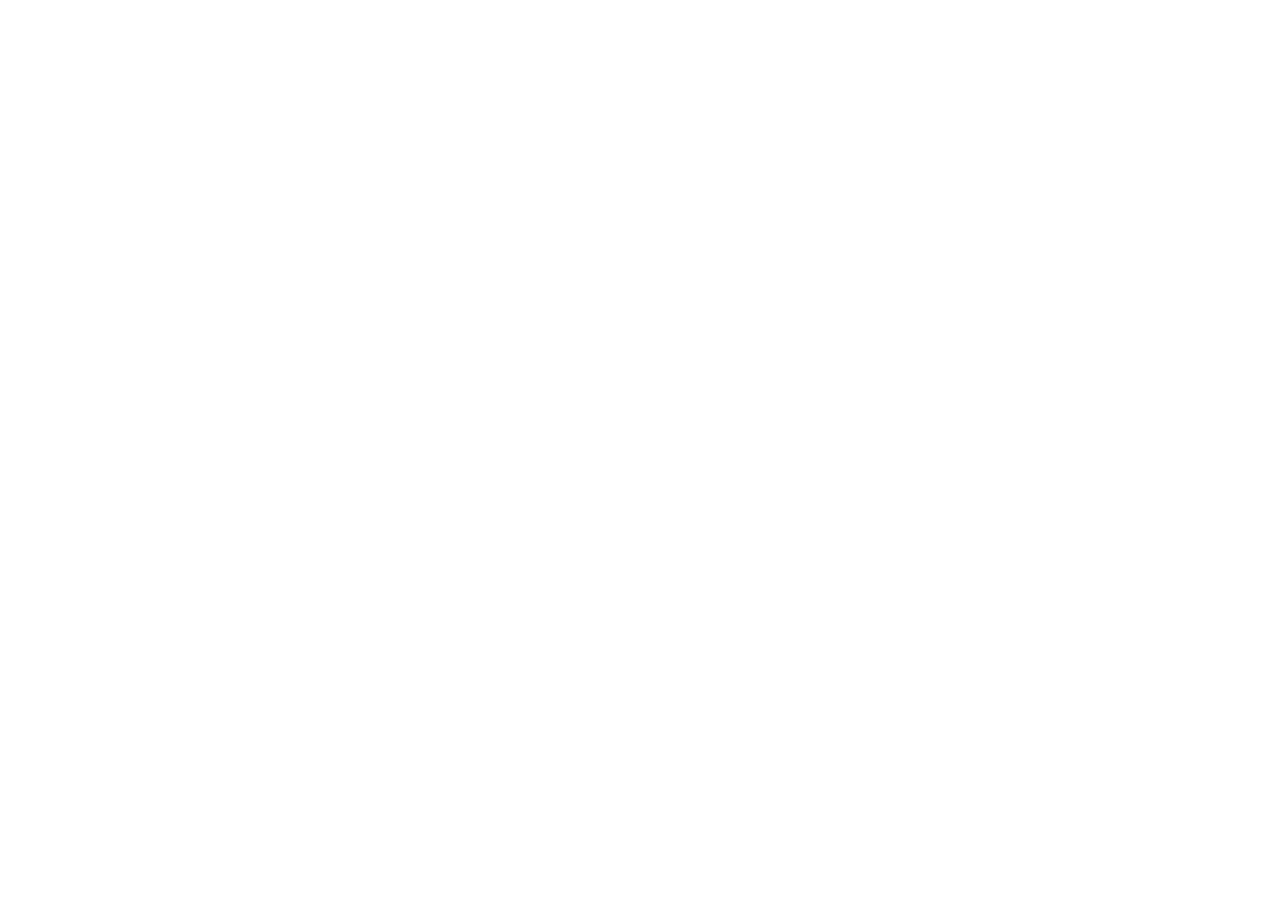
==== index.html @ 74e52475 "Add root redirect for Thalisson Prata" ====
<!doctype html>
<html lang="pt-BR">
  <head>
    <meta charset="UTF-8" />
    <meta name="viewport" content="width=device-width, initial-scale=1.0" />
    <meta http-equiv="refresh" content="0; url=https://snuffyn.github.io/thalisson-prata/" />
    <title>Thalisson Prata</title>
    <script>
      window.location.replace("https://snuffyn.github.io/thalisson-prata/");
    </script>
  </head>
  <body>
    <p>Redirecionando para a landing page da Thalisson Prata...</p>
    <p><a href="https://snuffyn.github.io/thalisson-prata/">Abrir site</a></p>
  </body>
</html>
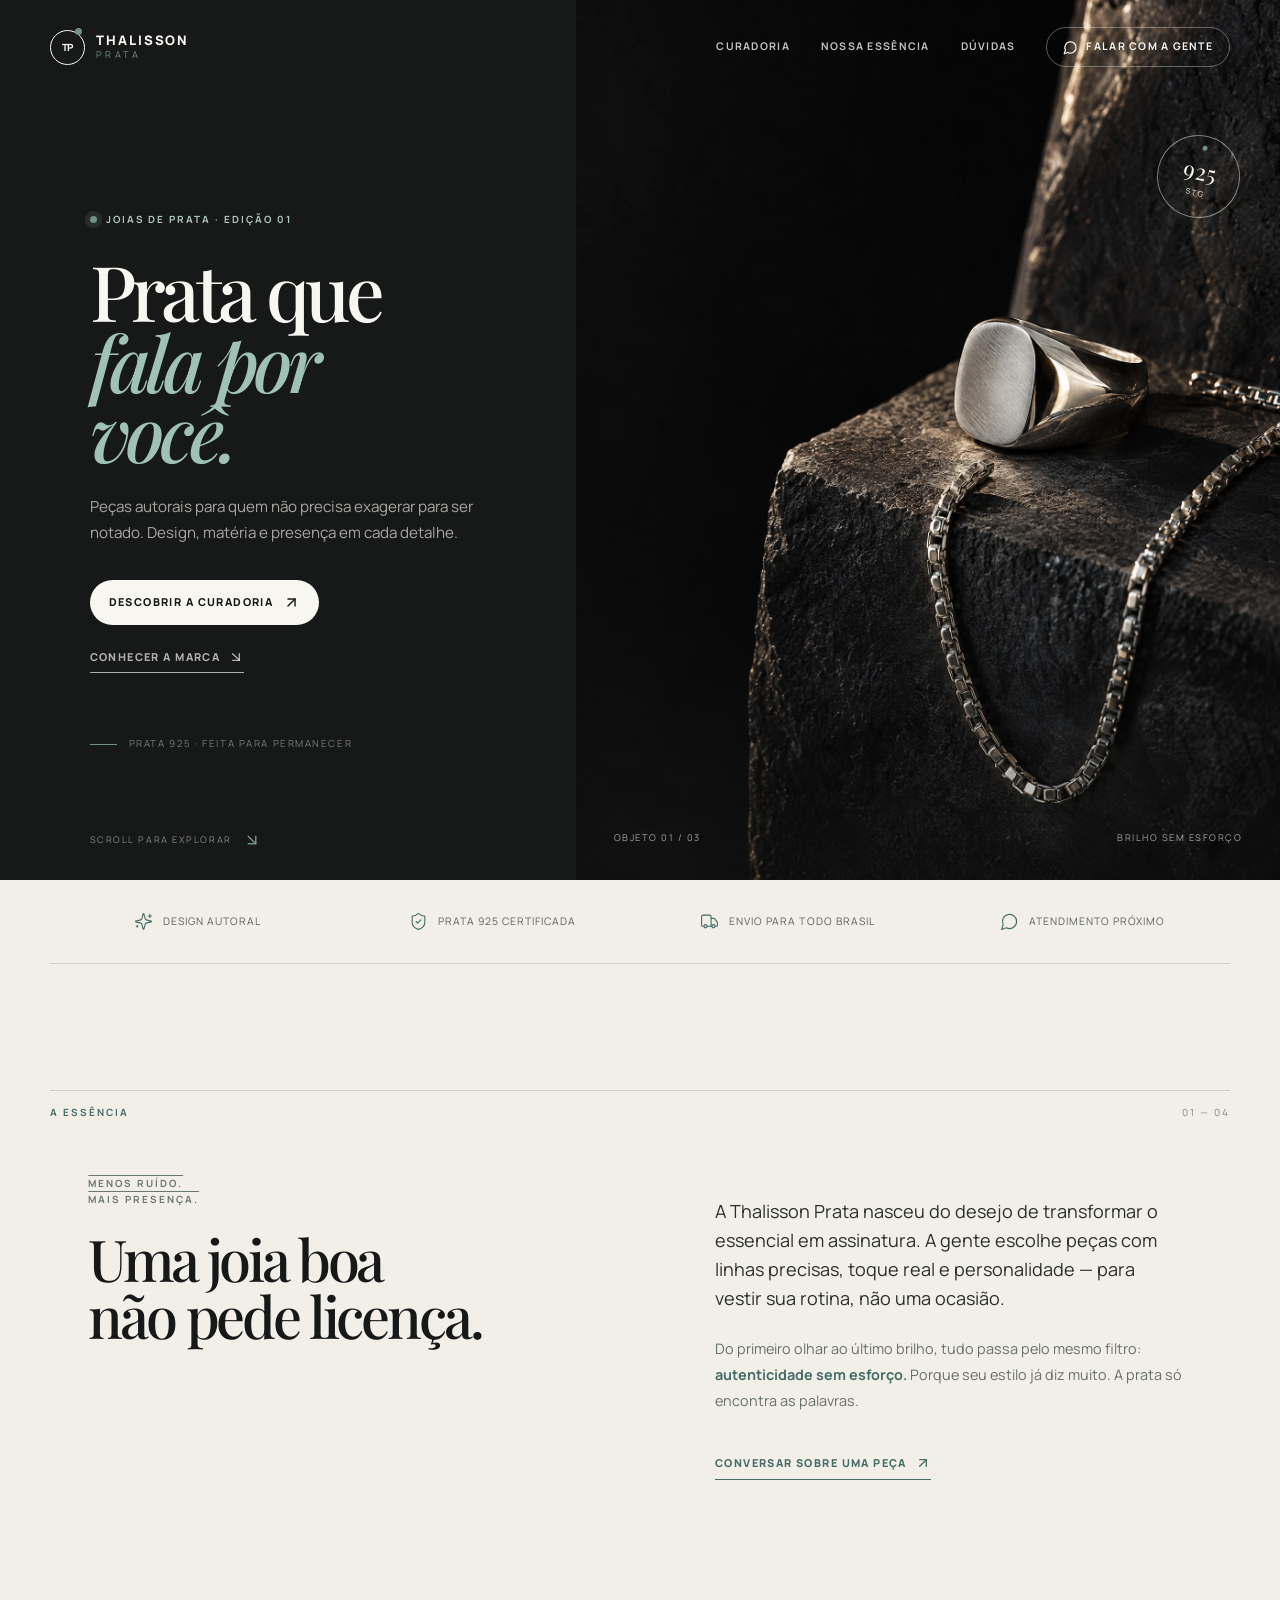
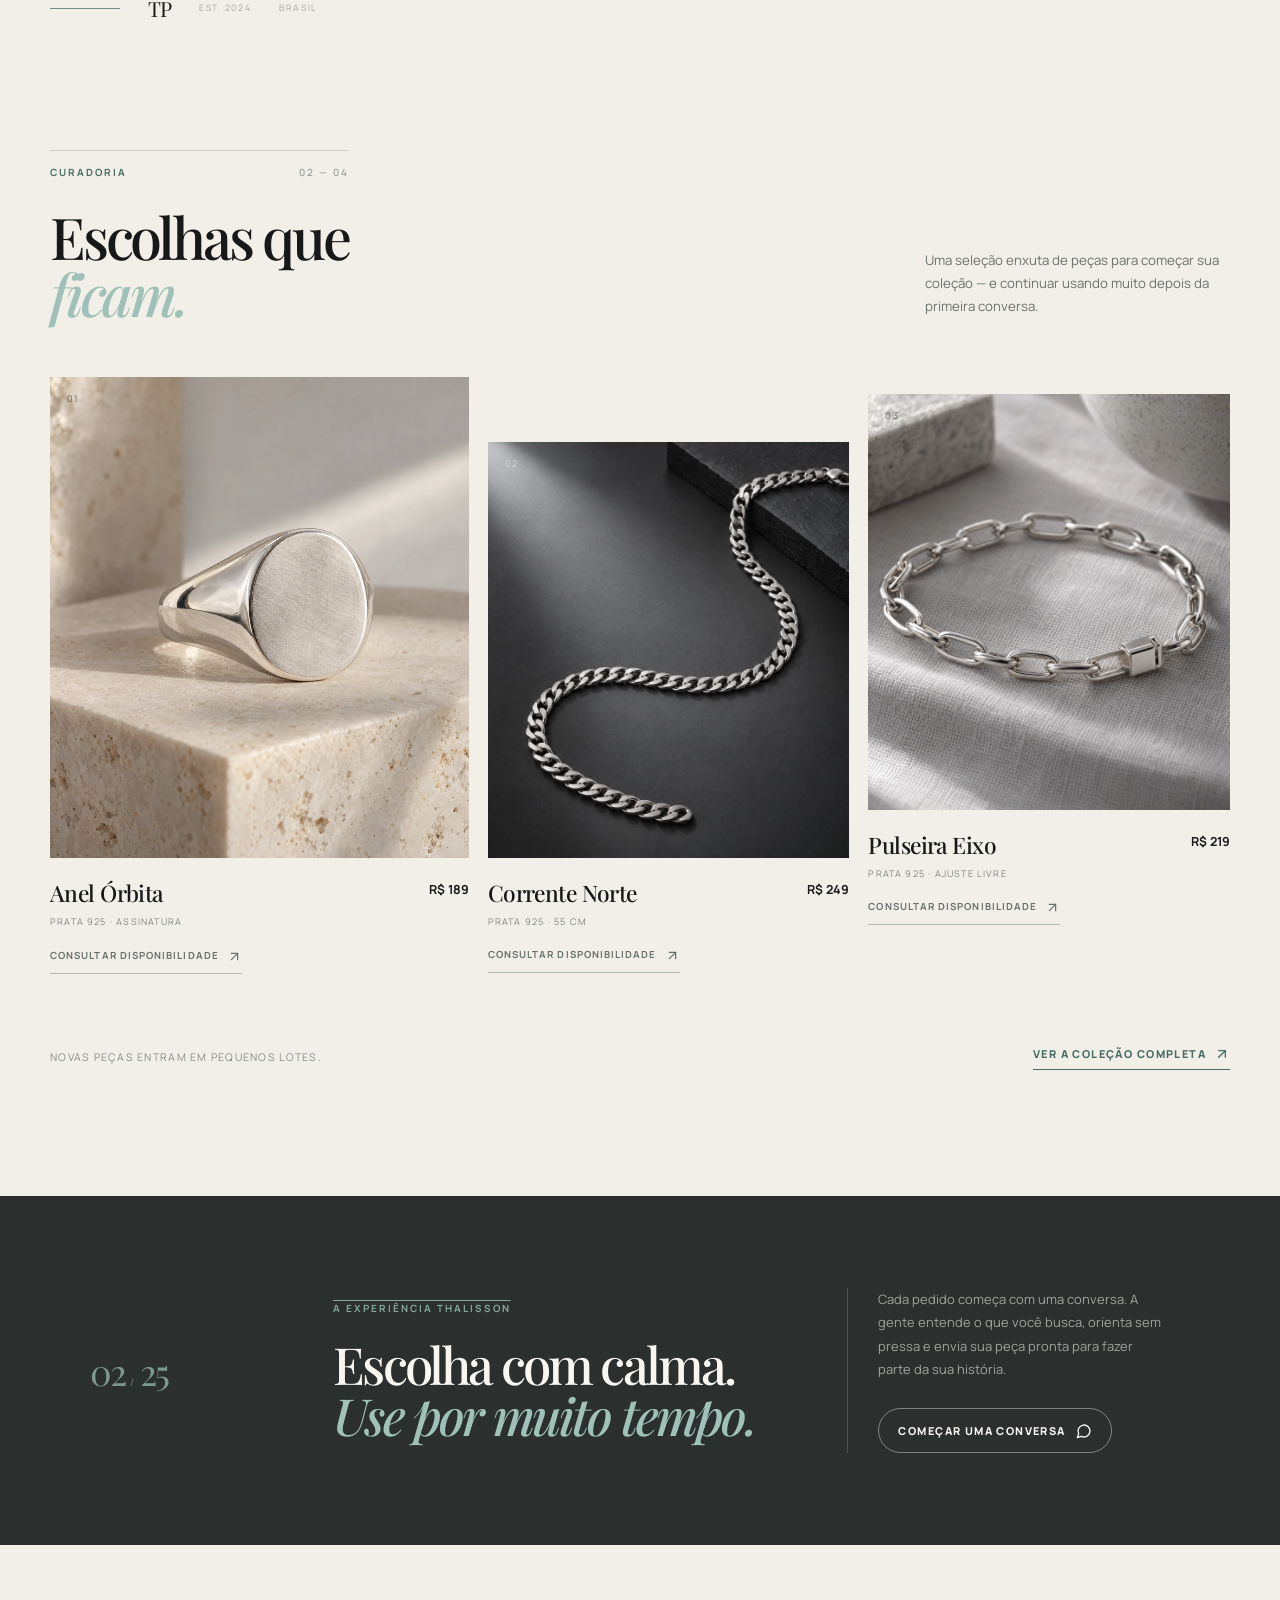
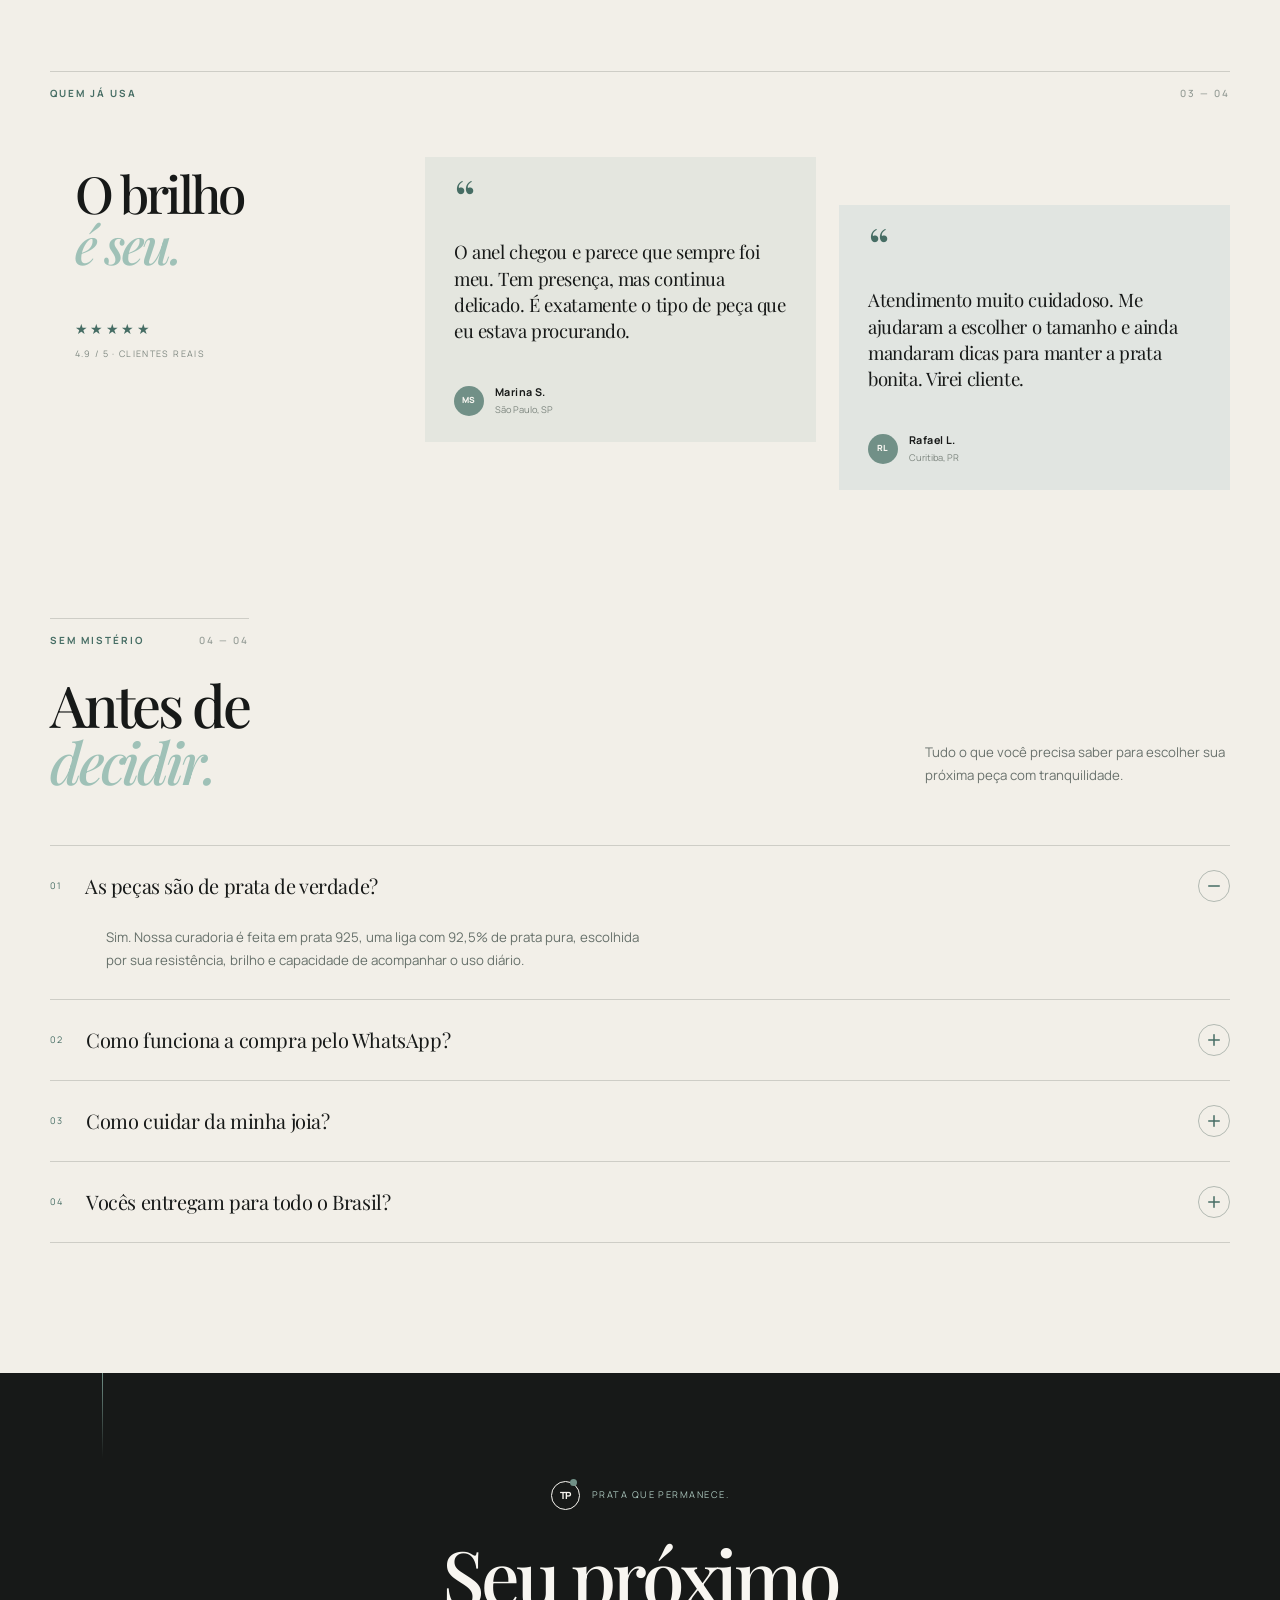
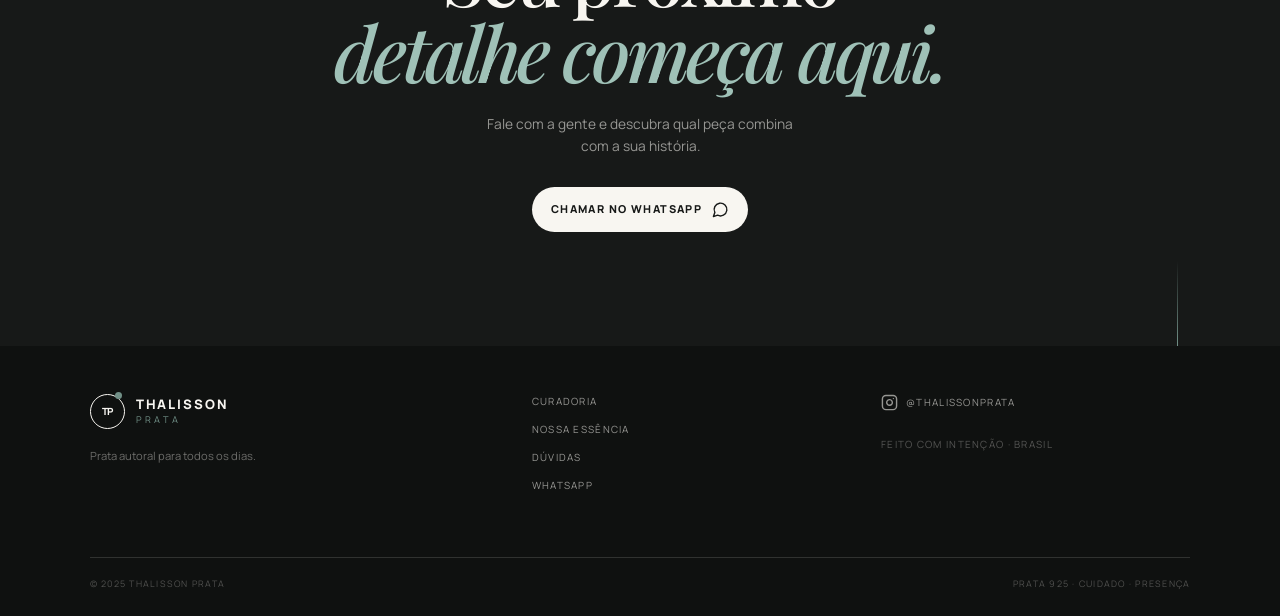
==== commit 319b7038: "Serve Thalisson Prata landing directly" ====
--- a/index.html
+++ b/index.html
@@ -2,15 +2,15 @@
 <html lang="pt-BR">
   <head>
     <meta charset="UTF-8" />
-    <meta name="viewport" content="width=device-width, initial-scale=1.0" />
-    <meta http-equiv="refresh" content="0; url=https://snuffyn.github.io/thalisson-prata/" />
-    <title>Thalisson Prata</title>
-    <script>
-      window.location.replace("https://snuffyn.github.io/thalisson-prata/");
-    </script>
+    <meta name="viewport" content="width=device-width, initial-scale=1.0, maximum-scale=1" />
+    <meta name="theme-color" content="#171918" />
+    <meta name="description" content="Thalisson Prata — joias autorais em prata 925 para quem escolhe presença sem esforço." />
+    <title>Thalisson Prata — Prata que fala por você</title>
+    <script type="module" crossorigin src="/assets/index-BaFf6IXs.js"></script>
+    <link rel="stylesheet" crossorigin href="/assets/index-DYUxV6Oj.css">
   </head>
   <body>
-    <p>Redirecionando para a landing page da Thalisson Prata...</p>
-    <p><a href="https://snuffyn.github.io/thalisson-prata/">Abrir site</a></p>
+    <div id="root"></div>
+    <script src="/api/platform/config.js"></script>
   </body>
 </html>
--- a/assets/index-DYUxV6Oj.css
+++ b/assets/index-DYUxV6Oj.css
@@ -0,0 +1 @@
+@import"https://fonts.googleapis.com/css2?family=DM+Sans:wght@400;500;600;700&family=Manrope:wght@400;500;600;700;800&family=Playfair+Display:ital,wght@0,500;0,600;1,500;1,600&display=swap";@layer components;@layer properties{@supports (((-webkit-hyphens:none)) and (not (margin-trim:inline))) or ((-moz-orient:inline) and (not (color:rgb(from red r g b)))){*,:before,:after,::backdrop{--tw-translate-x:0;--tw-translate-y:0;--tw-translate-z:0;--tw-rotate-x:initial;--tw-rotate-y:initial;--tw-rotate-z:initial;--tw-skew-x:initial;--tw-skew-y:initial;--tw-space-y-reverse:0;--tw-space-x-reverse:0;--tw-border-style:solid;--tw-gradient-position:initial;--tw-gradient-from:#0000;--tw-gradient-via:#0000;--tw-gradient-to:#0000;--tw-gradient-stops:initial;--tw-gradient-via-stops:initial;--tw-gradient-from-position:0%;--tw-gradient-via-position:50%;--tw-gradient-to-position:100%;--tw-leading:initial;--tw-font-weight:initial;--tw-tracking:initial;--tw-ordinal:initial;--tw-slashed-zero:initial;--tw-numeric-figure:initial;--tw-numeric-spacing:initial;--tw-numeric-fraction:initial;--tw-shadow:0 0 #0000;--tw-shadow-color:initial;--tw-shadow-alpha:100%;--tw-inset-shadow:0 0 #0000;--tw-inset-shadow-color:initial;--tw-inset-shadow-alpha:100%;--tw-ring-color:initial;--tw-ring-shadow:0 0 #0000;--tw-inset-ring-color:initial;--tw-inset-ring-shadow:0 0 #0000;--tw-ring-inset:initial;--tw-ring-offset-width:0px;--tw-ring-offset-color:#fff;--tw-ring-offset-shadow:0 0 #0000;--tw-outline-style:solid;--tw-backdrop-blur:initial;--tw-backdrop-brightness:initial;--tw-backdrop-contrast:initial;--tw-backdrop-grayscale:initial;--tw-backdrop-hue-rotate:initial;--tw-backdrop-invert:initial;--tw-backdrop-opacity:initial;--tw-backdrop-saturate:initial;--tw-backdrop-sepia:initial;--tw-duration:initial;--tw-ease:initial;--tw-content:"";--tw-animation-delay:0s;--tw-animation-direction:normal;--tw-animation-duration:initial;--tw-animation-fill-mode:none;--tw-animation-iteration-count:1;--tw-enter-blur:0;--tw-enter-opacity:1;--tw-enter-rotate:0;--tw-enter-scale:1;--tw-enter-translate-x:0;--tw-enter-translate-y:0;--tw-exit-blur:0;--tw-exit-opacity:1;--tw-exit-rotate:0;--tw-exit-scale:1;--tw-exit-translate-x:0;--tw-exit-translate-y:0}}}@layer theme{:root,:host{--font-sans:ui-sans-serif,system-ui,sans-serif,"Apple Color Emoji","Segoe UI Emoji","Segoe UI Symbol","Noto Color Emoji";--font-mono:ui-monospace,SFMono-Regular,Menlo,Monaco,Consolas,"Liberation Mono","Courier New",monospace;--color-red-100:oklch(93.6% .032 17.717);--color-red-500:oklch(63.7% .237 25.331);--color-blue-600:oklch(54.6% .245 262.881);--color-blue-700:oklch(48.8% .243 264.376);--color-slate-50:oklch(98.4% .003 247.858);--color-slate-100:oklch(96.8% .007 247.896);--color-slate-600:oklch(44.6% .043 257.281);--color-slate-700:oklch(37.2% .044 257.287);--color-slate-900:oklch(20.8% .042 265.755);--color-black:#000;--color-white:#fff;--spacing:.25rem;--container-xs:20rem;--container-sm:24rem;--container-md:28rem;--container-lg:32rem;--container-2xl:42rem;--container-6xl:72rem;--text-xs:.75rem;--text-xs--line-height:calc(1/.75);--text-sm:.875rem;--text-sm--line-height:calc(1.25/.875);--text-base:1rem;--text-base--line-height: 1.5 ;--text-lg:1.125rem;--text-lg--line-height:calc(1.75/1.125);--text-xl:1.25rem;--text-xl--line-height:calc(1.75/1.25);--text-2xl:1.5rem;--text-2xl--line-height:calc(2/1.5);--text-3xl:1.875rem;--text-3xl--line-height: 1.2 ;--text-4xl:2.25rem;--text-4xl--line-height:calc(2.5/2.25);--font-weight-normal:400;--font-weight-medium:500;--font-weight-semibold:600;--font-weight-bold:700;--tracking-tight:-.025em;--tracking-widest:.1em;--leading-snug:1.375;--leading-normal:1.5;--leading-relaxed:1.625;--radius-xs:.125rem;--radius-sm:.25rem;--radius-md:.375rem;--radius-lg:.5rem;--radius-xl:.75rem;--ease-in-out:cubic-bezier(.4,0,.2,1);--animate-spin:spin 1s linear infinite;--animate-pulse:pulse 2s cubic-bezier(.4,0,.6,1)infinite;--blur-sm:8px;--blur-2xl:40px;--aspect-video:16/9;--default-transition-duration:.15s;--default-transition-timing-function:cubic-bezier(.4,0,.2,1);--default-font-family:var(--font-sans);--default-mono-font-family:var(--font-mono)}}@layer base{*,:after,:before,::backdrop{box-sizing:border-box;border:0 solid;margin:0;padding:0}::file-selector-button{box-sizing:border-box;border:0 solid;margin:0;padding:0}html,:host{-webkit-text-size-adjust:100%;tab-size:4;line-height:1.5;font-family:var(--default-font-family,ui-sans-serif,system-ui,sans-serif,"Apple Color Emoji","Segoe UI Emoji","Segoe UI Symbol","Noto Color Emoji");font-feature-settings:var(--default-font-feature-settings,normal);font-variation-settings:var(--default-font-variation-settings,normal);-webkit-tap-highlight-color:transparent}hr{height:0;color:inherit;border-top-width:1px}abbr:where([title]){-webkit-text-decoration:underline dotted;text-decoration:underline dotted}h1,h2,h3,h4,h5,h6{font-size:inherit;font-weight:inherit}a{color:inherit;-webkit-text-decoration:inherit;text-decoration:inherit}b,strong{font-weight:bolder}code,kbd,samp,pre{font-family:var(--default-mono-font-family,ui-monospace,SFMono-Regular,Menlo,Monaco,Consolas,"Liberation Mono","Courier New",monospace);font-feature-settings:var(--default-mono-font-feature-settings,normal);font-variation-settings:var(--default-mono-font-variation-settings,normal);font-size:1em}small{font-size:80%}sub,sup{vertical-align:baseline;font-size:75%;line-height:0;position:relative}sub{bottom:-.25em}sup{top:-.5em}table{text-indent:0;border-color:inherit;border-collapse:collapse}:-moz-focusring{outline:auto}progress{vertical-align:baseline}summary{display:list-item}ol,ul,menu{list-style:none}img,svg,video,canvas,audio,iframe,embed,object{vertical-align:middle;display:block}img,video{max-width:100%;height:auto}button,input,select,optgroup,textarea{font:inherit;font-feature-settings:inherit;font-variation-settings:inherit;letter-spacing:inherit;color:inherit;opacity:1;background-color:#0000;border-radius:0}::file-selector-button{font:inherit;font-feature-settings:inherit;font-variation-settings:inherit;letter-spacing:inherit;color:inherit;opacity:1;background-color:#0000;border-radius:0}:where(select:is([multiple],[size])) optgroup{font-weight:bolder}:where(select:is([multiple],[size])) optgroup option{padding-inline-start:20px}::file-selector-button{margin-inline-end:4px}::placeholder{opacity:1}@supports (not ((-webkit-appearance:-apple-pay-button))) or (contain-intrinsic-size:1px){::placeholder{color:currentColor}@supports (color:color-mix(in lab,red,red)){::placeholder{color:color-mix(in oklab,currentcolor 50%,transparent)}}}textarea{resize:vertical}::-webkit-search-decoration{-webkit-appearance:none}::-webkit-date-and-time-value{min-height:1lh;text-align:inherit}::-webkit-datetime-edit{display:inline-flex}::-webkit-datetime-edit-fields-wrapper{padding:0}::-webkit-datetime-edit{padding-block:0}::-webkit-datetime-edit-year-field{padding-block:0}::-webkit-datetime-edit-month-field{padding-block:0}::-webkit-datetime-edit-day-field{padding-block:0}::-webkit-datetime-edit-hour-field{padding-block:0}::-webkit-datetime-edit-minute-field{padding-block:0}::-webkit-datetime-edit-second-field{padding-block:0}::-webkit-datetime-edit-millisecond-field{padding-block:0}::-webkit-datetime-edit-meridiem-field{padding-block:0}::-webkit-calendar-picker-indicator{line-height:1}:-moz-ui-invalid{box-shadow:none}button,input:where([type=button],[type=reset],[type=submit]){appearance:button}::file-selector-button{appearance:button}::-webkit-inner-spin-button{height:auto}::-webkit-outer-spin-button{height:auto}[hidden]:where(:not([hidden=until-found])){display:none!important}}@layer utilities{.\@container\/card-header{container:card-header/inline-size}.\@container\/field-group{container:field-group/inline-size}.pointer-events-none{pointer-events:none}.invisible{visibility:hidden}.sr-only{clip-path:inset(50%);white-space:nowrap;border-width:0;width:1px;height:1px;margin:-1px;padding:0;position:absolute;overflow:hidden}.absolute{position:absolute}.fixed{position:fixed}.relative{position:relative}.static{position:static}.sticky{position:sticky}.inset-0{inset:calc(var(--spacing)*0)}.inset-x-0{inset-inline:calc(var(--spacing)*0)}.inset-y-0{inset-block:calc(var(--spacing)*0)}.-top-12{top:calc(var(--spacing)*-12)}.top-0{top:calc(var(--spacing)*0)}.top-1\.5{top:calc(var(--spacing)*1.5)}.top-1\/2{top:50%}.top-3\.5{top:calc(var(--spacing)*3.5)}.top-4{top:calc(var(--spacing)*4)}.top-\[1px\]{top:1px}.top-\[50\%\]{top:50%}.top-\[60\%\]{top:60%}.top-full{top:100%}.-right-12{right:calc(var(--spacing)*-12)}.right-0{right:calc(var(--spacing)*0)}.right-1{right:calc(var(--spacing)*1)}.right-2{right:calc(var(--spacing)*2)}.right-3{right:calc(var(--spacing)*3)}.right-4{right:calc(var(--spacing)*4)}.-bottom-12{bottom:calc(var(--spacing)*-12)}.bottom-0{bottom:calc(var(--spacing)*0)}.bottom-4{bottom:calc(var(--spacing)*4)}.-left-12{left:calc(var(--spacing)*-12)}.left-0{left:calc(var(--spacing)*0)}.left-1\/2{left:50%}.left-2{left:calc(var(--spacing)*2)}.left-4{left:calc(var(--spacing)*4)}.left-\[50\%\]{left:50%}.isolate{isolation:isolate}.z-10{z-index:10}.z-20{z-index:20}.z-40{z-index:40}.z-50{z-index:50}.z-\[1\]{z-index:1}.order-first{order:-9999}.order-last{order:9999}.col-start-2{grid-column-start:2}.row-span-2{grid-row:span 2/span 2}.row-start-1{grid-row-start:1}.container{width:100%}@media(min-width:40rem){.container{max-width:40rem}}@media(min-width:48rem){.container{max-width:48rem}}@media(min-width:64rem){.container{max-width:64rem}}@media(min-width:80rem){.container{max-width:80rem}}@media(min-width:96rem){.container{max-width:96rem}}.\!m-0{margin:calc(var(--spacing)*0)!important}.-mx-1{margin-inline:calc(var(--spacing)*-1)}.mx-2{margin-inline:calc(var(--spacing)*2)}.mx-3\.5{margin-inline:calc(var(--spacing)*3.5)}.mx-4{margin-inline:calc(var(--spacing)*4)}.mx-auto{margin-inline:auto}.-my-2{margin-block:calc(var(--spacing)*-2)}.my-0{margin-block:calc(var(--spacing)*0)}.my-0\.5{margin-block:calc(var(--spacing)*.5)}.my-1{margin-block:calc(var(--spacing)*1)}.-mt-4{margin-top:calc(var(--spacing)*-4)}.mt-1{margin-top:calc(var(--spacing)*1)}.mt-1\.5{margin-top:calc(var(--spacing)*1.5)}.mt-2{margin-top:calc(var(--spacing)*2)}.mt-4{margin-top:calc(var(--spacing)*4)}.mt-12{margin-top:calc(var(--spacing)*12)}.mt-auto{margin-top:auto}.mr-2{margin-right:calc(var(--spacing)*2)}.mb-1{margin-bottom:calc(var(--spacing)*1)}.mb-2{margin-bottom:calc(var(--spacing)*2)}.mb-3{margin-bottom:calc(var(--spacing)*3)}.mb-4{margin-bottom:calc(var(--spacing)*4)}.mb-6{margin-bottom:calc(var(--spacing)*6)}.mb-8{margin-bottom:calc(var(--spacing)*8)}.-ml-4{margin-left:calc(var(--spacing)*-4)}.ml-1{margin-left:calc(var(--spacing)*1)}.ml-2{margin-left:calc(var(--spacing)*2)}.ml-4{margin-left:calc(var(--spacing)*4)}.ml-auto{margin-left:auto}.line-clamp-1{-webkit-line-clamp:1;-webkit-box-orient:vertical;display:-webkit-box;overflow:hidden}.line-clamp-2{-webkit-line-clamp:2;-webkit-box-orient:vertical;display:-webkit-box;overflow:hidden}.block{display:block}.flex{display:flex}.grid{display:grid}.hidden{display:none}.inline-flex{display:inline-flex}.table{display:table}.table-caption{display:table-caption}.table-cell{display:table-cell}.table-row{display:table-row}.field-sizing-content{field-sizing:content}.aspect-square{aspect-ratio:1}.aspect-video{aspect-ratio:var(--aspect-video)}.size-\(--cell-size\){width:var(--cell-size);height:var(--cell-size)}.size-2{width:calc(var(--spacing)*2);height:calc(var(--spacing)*2)}.size-2\.5{width:calc(var(--spacing)*2.5);height:calc(var(--spacing)*2.5)}.size-3{width:calc(var(--spacing)*3);height:calc(var(--spacing)*3)}.size-3\.5{width:calc(var(--spacing)*3.5);height:calc(var(--spacing)*3.5)}.size-4{width:calc(var(--spacing)*4);height:calc(var(--spacing)*4)}.size-6{width:calc(var(--spacing)*6);height:calc(var(--spacing)*6)}.size-7{width:calc(var(--spacing)*7);height:calc(var(--spacing)*7)}.size-8{width:calc(var(--spacing)*8);height:calc(var(--spacing)*8)}.size-9{width:calc(var(--spacing)*9);height:calc(var(--spacing)*9)}.size-10{width:calc(var(--spacing)*10);height:calc(var(--spacing)*10)}.size-12{width:calc(var(--spacing)*12);height:calc(var(--spacing)*12)}.size-auto{width:auto;height:auto}.size-full{width:100%;height:100%}.h-\(--cell-size\){height:var(--cell-size)}.h-1\.5{height:calc(var(--spacing)*1.5)}.h-2{height:calc(var(--spacing)*2)}.h-2\.5{height:calc(var(--spacing)*2.5)}.h-3{height:calc(var(--spacing)*3)}.h-4{height:calc(var(--spacing)*4)}.h-5{height:calc(var(--spacing)*5)}.h-6{height:calc(var(--spacing)*6)}.h-7{height:calc(var(--spacing)*7)}.h-8{height:calc(var(--spacing)*8)}.h-9{height:calc(var(--spacing)*9)}.h-10{height:calc(var(--spacing)*10)}.h-12{height:calc(var(--spacing)*12)}.h-14{height:calc(var(--spacing)*14)}.h-16{height:calc(var(--spacing)*16)}.h-32{height:calc(var(--spacing)*32)}.h-64{height:calc(var(--spacing)*64)}.h-\[1\.15rem\]{height:1.15rem}.h-\[38px\]{height:38px}.h-\[200px\]{height:200px}.h-\[500px\]{height:500px}.h-\[calc\(100\%-1px\)\]{height:calc(100% - 1px)}.h-\[var\(--radix-navigation-menu-viewport-height\)\]{height:var(--radix-navigation-menu-viewport-height)}.h-\[var\(--radix-select-trigger-height\)\]{height:var(--radix-select-trigger-height)}.h-auto{height:auto}.h-full{height:100%}.h-px{height:1px}.h-svh{height:100svh}.max-h-\(--radix-context-menu-content-available-height\){max-height:var(--radix-context-menu-content-available-height)}.max-h-\(--radix-dropdown-menu-content-available-height\){max-height:var(--radix-dropdown-menu-content-available-height)}.max-h-\(--radix-select-content-available-height\){max-height:var(--radix-select-content-available-height)}.max-h-32{max-height:calc(var(--spacing)*32)}.max-h-\[300px\]{max-height:300px}.min-h-0{min-height:calc(var(--spacing)*0)}.min-h-4{min-height:calc(var(--spacing)*4)}.min-h-9{min-height:calc(var(--spacing)*9)}.min-h-16{min-height:calc(var(--spacing)*16)}.min-h-\[200px\]{min-height:200px}.min-h-screen{min-height:100vh}.min-h-svh{min-height:100svh}.w-\(--cell-size\){width:var(--cell-size)}.w-\(--sidebar-width\){width:var(--sidebar-width)}.w-0{width:calc(var(--spacing)*0)}.w-1{width:calc(var(--spacing)*1)}.w-1\/2{width:50%}.w-2{width:calc(var(--spacing)*2)}.w-2\.5{width:calc(var(--spacing)*2.5)}.w-3{width:calc(var(--spacing)*3)}.w-3\/4{width:75%}.w-4{width:calc(var(--spacing)*4)}.w-5{width:calc(var(--spacing)*5)}.w-8{width:calc(var(--spacing)*8)}.w-9{width:calc(var(--spacing)*9)}.w-10{width:calc(var(--spacing)*10)}.w-16{width:calc(var(--spacing)*16)}.w-20{width:calc(var(--spacing)*20)}.w-24{width:calc(var(--spacing)*24)}.w-32{width:calc(var(--spacing)*32)}.w-48{width:calc(var(--spacing)*48)}.w-64{width:calc(var(--spacing)*64)}.w-72{width:calc(var(--spacing)*72)}.w-\[38px\]{width:38px}.w-\[100px\]{width:100px}.w-\[280px\]{width:280px}.w-\[400px\]{width:400px}.w-auto{width:auto}.w-fit{width:fit-content}.w-full{width:100%}.w-max{width:max-content}.w-px{width:1px}.max-w-\(--skeleton-width\){max-width:var(--skeleton-width)}.max-w-2xl{max-width:var(--container-2xl)}.max-w-6xl{max-width:var(--container-6xl)}.max-w-\[80\%\]{max-width:80%}.max-w-\[calc\(100\%-2rem\)\]{max-width:calc(100% - 2rem)}.max-w-lg{max-width:var(--container-lg)}.max-w-max{max-width:max-content}.max-w-md{max-width:var(--container-md)}.max-w-none{max-width:none}.max-w-sm{max-width:var(--container-sm)}.max-w-xs{max-width:var(--container-xs)}.min-w-\(--cell-size\){min-width:var(--cell-size)}.min-w-0{min-width:calc(var(--spacing)*0)}.min-w-5{min-width:calc(var(--spacing)*5)}.min-w-8{min-width:calc(var(--spacing)*8)}.min-w-9{min-width:calc(var(--spacing)*9)}.min-w-10{min-width:calc(var(--spacing)*10)}.min-w-\[8rem\]{min-width:8rem}.min-w-\[12rem\]{min-width:12rem}.min-w-\[var\(--radix-select-trigger-width\)\]{min-width:var(--radix-select-trigger-width)}.flex-1{flex:1}.flex-shrink-0,.shrink-0{flex-shrink:0}.grow{flex-grow:1}.grow-0{flex-grow:0}.basis-full{flex-basis:100%}.caption-bottom{caption-side:bottom}.border-collapse{border-collapse:collapse}.origin-\(--radix-context-menu-content-transform-origin\){transform-origin:var(--radix-context-menu-content-transform-origin)}.origin-\(--radix-dropdown-menu-content-transform-origin\){transform-origin:var(--radix-dropdown-menu-content-transform-origin)}.origin-\(--radix-hover-card-content-transform-origin\){transform-origin:var(--radix-hover-card-content-transform-origin)}.origin-\(--radix-menubar-content-transform-origin\){transform-origin:var(--radix-menubar-content-transform-origin)}.origin-\(--radix-popover-content-transform-origin\){transform-origin:var(--radix-popover-content-transform-origin)}.origin-\(--radix-select-content-transform-origin\){transform-origin:var(--radix-select-content-transform-origin)}.origin-\(--radix-tooltip-content-transform-origin\){transform-origin:var(--radix-tooltip-content-transform-origin)}.-translate-x-1\/2{--tw-translate-x: -50% ;translate:var(--tw-translate-x)var(--tw-translate-y)}.-translate-x-px{--tw-translate-x:-1px;translate:var(--tw-translate-x)var(--tw-translate-y)}.translate-x-\[-50\%\]{--tw-translate-x:-50%;translate:var(--tw-translate-x)var(--tw-translate-y)}.translate-x-px{--tw-translate-x:1px;translate:var(--tw-translate-x)var(--tw-translate-y)}.-translate-y-1\/2{--tw-translate-y: -50% ;translate:var(--tw-translate-x)var(--tw-translate-y)}.translate-y-0\.5{--tw-translate-y:calc(var(--spacing)*.5);translate:var(--tw-translate-x)var(--tw-translate-y)}.translate-y-\[-50\%\]{--tw-translate-y:-50%;translate:var(--tw-translate-x)var(--tw-translate-y)}.translate-y-\[calc\(-50\%_-_2px\)\]{--tw-translate-y: calc(-50% - 2px) ;translate:var(--tw-translate-x)var(--tw-translate-y)}.rotate-45{rotate:45deg}.rotate-90{rotate:90deg}.transform{transform:var(--tw-rotate-x,)var(--tw-rotate-y,)var(--tw-rotate-z,)var(--tw-skew-x,)var(--tw-skew-y,)}.animate-caret-blink{animation:1.25s ease-out infinite caret-blink}.animate-in{animation:enter var(--tw-animation-duration,var(--tw-duration,.15s))var(--tw-ease,ease)var(--tw-animation-delay,0s)var(--tw-animation-iteration-count,1)var(--tw-animation-direction,normal)var(--tw-animation-fill-mode,none)}.animate-pulse{animation:var(--animate-pulse)}.animate-spin{animation:var(--animate-spin)}.cursor-col-resize{cursor:col-resize}.cursor-default{cursor:default}.cursor-pointer{cursor:pointer}.cursor-text{cursor:text}.touch-none{touch-action:none}.resize-none{resize:none}.scroll-my-1{scroll-margin-block:calc(var(--spacing)*1)}.scroll-py-1{scroll-padding-block:calc(var(--spacing)*1)}.list-disc{list-style-type:disc}.list-none{list-style-type:none}.auto-rows-min{grid-auto-rows:min-content}.grid-cols-1{grid-template-columns:repeat(1,minmax(0,1fr))}.grid-cols-2{grid-template-columns:repeat(2,minmax(0,1fr))}.grid-cols-3{grid-template-columns:repeat(3,minmax(0,1fr))}.grid-cols-\[0_1fr\]{grid-template-columns:0 1fr}.grid-rows-\[auto_auto\]{grid-template-rows:auto auto}.flex-col{flex-direction:column}.flex-col-reverse{flex-direction:column-reverse}.flex-row{flex-direction:row}.flex-wrap{flex-wrap:wrap}.items-center{align-items:center}.items-end{align-items:flex-end}.items-start{align-items:flex-start}.items-stretch{align-items:stretch}.justify-between{justify-content:space-between}.justify-center{justify-content:center}.justify-end{justify-content:flex-end}.justify-start{justify-content:flex-start}.justify-items-start{justify-items:start}.gap-0{gap:calc(var(--spacing)*0)}.gap-0\.5{gap:calc(var(--spacing)*.5)}.gap-1{gap:calc(var(--spacing)*1)}.gap-1\.5{gap:calc(var(--spacing)*1.5)}.gap-2{gap:calc(var(--spacing)*2)}.gap-2\.5{gap:calc(var(--spacing)*2.5)}.gap-3{gap:calc(var(--spacing)*3)}.gap-4{gap:calc(var(--spacing)*4)}.gap-6{gap:calc(var(--spacing)*6)}.gap-7{gap:calc(var(--spacing)*7)}.gap-8{gap:calc(var(--spacing)*8)}:where(.space-y-1>:not(:last-child)){--tw-space-y-reverse:0;margin-block-start:calc(calc(var(--spacing)*1)*var(--tw-space-y-reverse));margin-block-end:calc(calc(var(--spacing)*1)*calc(1 - var(--tw-space-y-reverse)))}:where(.space-y-2>:not(:last-child)){--tw-space-y-reverse:0;margin-block-start:calc(calc(var(--spacing)*2)*var(--tw-space-y-reverse));margin-block-end:calc(calc(var(--spacing)*2)*calc(1 - var(--tw-space-y-reverse)))}:where(.space-y-3>:not(:last-child)){--tw-space-y-reverse:0;margin-block-start:calc(calc(var(--spacing)*3)*var(--tw-space-y-reverse));margin-block-end:calc(calc(var(--spacing)*3)*calc(1 - var(--tw-space-y-reverse)))}:where(.space-y-4>:not(:last-child)){--tw-space-y-reverse:0;margin-block-start:calc(calc(var(--spacing)*4)*var(--tw-space-y-reverse));margin-block-end:calc(calc(var(--spacing)*4)*calc(1 - var(--tw-space-y-reverse)))}:where(.space-y-6>:not(:last-child)){--tw-space-y-reverse:0;margin-block-start:calc(calc(var(--spacing)*6)*var(--tw-space-y-reverse));margin-block-end:calc(calc(var(--spacing)*6)*calc(1 - var(--tw-space-y-reverse)))}:where(.space-y-12>:not(:last-child)){--tw-space-y-reverse:0;margin-block-start:calc(calc(var(--spacing)*12)*var(--tw-space-y-reverse));margin-block-end:calc(calc(var(--spacing)*12)*calc(1 - var(--tw-space-y-reverse)))}:where(.space-x-2>:not(:last-child)){--tw-space-x-reverse:0;margin-inline-start:calc(calc(var(--spacing)*2)*var(--tw-space-x-reverse));margin-inline-end:calc(calc(var(--spacing)*2)*calc(1 - var(--tw-space-x-reverse)))}.gap-y-0\.5{row-gap:calc(var(--spacing)*.5)}.self-start{align-self:flex-start}.self-stretch{align-self:stretch}.justify-self-end{justify-self:flex-end}.truncate{text-overflow:ellipsis;white-space:nowrap;overflow:hidden}.overflow-auto{overflow:auto}.overflow-hidden{overflow:hidden}.overflow-x-auto{overflow-x:auto}.overflow-x-hidden{overflow-x:hidden}.overflow-y-auto{overflow-y:auto}.rounded{border-radius:.25rem}.rounded-\[2px\]{border-radius:2px}.rounded-\[4px\]{border-radius:4px}.rounded-\[10px\]{border-radius:10px}.rounded-\[20px\]{border-radius:20px}.rounded-\[calc\(var\(--radius\)-5px\)\]{border-radius:calc(var(--radius) - 5px)}.rounded-\[inherit\]{border-radius:inherit}.rounded-full{border-radius:3.40282e38px}.rounded-lg{border-radius:var(--radius-lg)}.rounded-md{border-radius:var(--radius-md)}.rounded-none{border-radius:0}.rounded-sm{border-radius:var(--radius-sm)}.rounded-xl{border-radius:var(--radius-xl)}.rounded-xs{border-radius:var(--radius-xs)}.rounded-l-md{border-top-left-radius:var(--radius-md);border-bottom-left-radius:var(--radius-md)}.rounded-tl-sm{border-top-left-radius:var(--radius-sm)}.rounded-r-md{border-top-right-radius:var(--radius-md);border-bottom-right-radius:var(--radius-md)}.border{border-style:var(--tw-border-style);border-width:1px}.border-0{border-style:var(--tw-border-style);border-width:0}.border-\[1\.5px\]{border-style:var(--tw-border-style);border-width:1.5px}.border-y{border-block-style:var(--tw-border-style);border-block-width:1px}.border-t{border-top-style:var(--tw-border-style);border-top-width:1px}.border-r{border-right-style:var(--tw-border-style);border-right-width:1px}.border-r-0{border-right-style:var(--tw-border-style);border-right-width:0}.border-b{border-bottom-style:var(--tw-border-style);border-bottom-width:1px}.border-l{border-left-style:var(--tw-border-style);border-left-width:1px}.border-dashed{--tw-border-style:dashed;border-style:dashed}.border-\(--color-border\){border-color:var(--color-border)}.border-\[rgba\(0\,0\,0\,0\.08\)\]{border-color:#00000014}.border-transparent{border-color:#0000}.border-t-transparent{border-top-color:#0000}.border-l-transparent{border-left-color:#0000}.bg-\(--color-bg\){background-color:var(--color-bg)}.bg-\[\#1a1a19\]{background-color:#1a1a19}.bg-\[\#f8f8f7\]{background-color:#f8f8f7}.bg-black\/50{background-color:#00000080}@supports (color:color-mix(in lab,red,red)){.bg-black\/50{background-color:color-mix(in oklab,var(--color-black)50%,transparent)}}.bg-blue-600{background-color:var(--color-blue-600)}.bg-red-100{background-color:var(--color-red-100)}.bg-transparent{background-color:#0000}.bg-white{background-color:var(--color-white)}.bg-white\/80{background-color:#fffc}@supports (color:color-mix(in lab,red,red)){.bg-white\/80{background-color:color-mix(in oklab,var(--color-white)80%,transparent)}}.bg-gradient-to-br{--tw-gradient-position:to bottom right in oklab;background-image:linear-gradient(var(--tw-gradient-stops))}.from-slate-50{--tw-gradient-from:var(--color-slate-50);--tw-gradient-stops:var(--tw-gradient-via-stops,var(--tw-gradient-position),var(--tw-gradient-from)var(--tw-gradient-from-position),var(--tw-gradient-to)var(--tw-gradient-to-position))}.to-slate-100{--tw-gradient-to:var(--color-slate-100);--tw-gradient-stops:var(--tw-gradient-via-stops,var(--tw-gradient-position),var(--tw-gradient-from)var(--tw-gradient-from-position),var(--tw-gradient-to)var(--tw-gradient-to-position))}.fill-current{fill:currentColor}.p-0{padding:calc(var(--spacing)*0)}.p-1{padding:calc(var(--spacing)*1)}.p-2{padding:calc(var(--spacing)*2)}.p-3{padding:calc(var(--spacing)*3)}.p-4{padding:calc(var(--spacing)*4)}.p-5{padding:calc(var(--spacing)*5)}.p-6{padding:calc(var(--spacing)*6)}.p-8{padding:calc(var(--spacing)*8)}.p-\[3px\]{padding:3px}.p-px{padding:1px}.px-\(--cell-size\){padding-inline:var(--cell-size)}.px-1{padding-inline:calc(var(--spacing)*1)}.px-1\.5{padding-inline:calc(var(--spacing)*1.5)}.px-2{padding-inline:calc(var(--spacing)*2)}.px-2\.5{padding-inline:calc(var(--spacing)*2.5)}.px-3{padding-inline:calc(var(--spacing)*3)}.px-4{padding-inline:calc(var(--spacing)*4)}.px-5{padding-inline:calc(var(--spacing)*5)}.px-6{padding-inline:calc(var(--spacing)*6)}.py-0\.5{padding-block:calc(var(--spacing)*.5)}.py-1{padding-block:calc(var(--spacing)*1)}.py-1\.5{padding-block:calc(var(--spacing)*1.5)}.py-2{padding-block:calc(var(--spacing)*2)}.py-2\.5{padding-block:calc(var(--spacing)*2.5)}.py-3{padding-block:calc(var(--spacing)*3)}.py-4{padding-block:calc(var(--spacing)*4)}.py-5{padding-block:calc(var(--spacing)*5)}.py-6{padding-block:calc(var(--spacing)*6)}.pt-0{padding-top:calc(var(--spacing)*0)}.pt-3{padding-top:calc(var(--spacing)*3)}.pt-4{padding-top:calc(var(--spacing)*4)}.pt-6{padding-top:calc(var(--spacing)*6)}.pt-8{padding-top:calc(var(--spacing)*8)}.pt-12{padding-top:calc(var(--spacing)*12)}.pr-1{padding-right:calc(var(--spacing)*1)}.pr-2{padding-right:calc(var(--spacing)*2)}.pr-2\.5{padding-right:calc(var(--spacing)*2.5)}.pr-3{padding-right:calc(var(--spacing)*3)}.pr-8{padding-right:calc(var(--spacing)*8)}.pb-3{padding-bottom:calc(var(--spacing)*3)}.pb-4{padding-bottom:calc(var(--spacing)*4)}.pb-8{padding-bottom:calc(var(--spacing)*8)}.pl-2{padding-left:calc(var(--spacing)*2)}.pl-3{padding-left:calc(var(--spacing)*3)}.pl-4{padding-left:calc(var(--spacing)*4)}.pl-8{padding-left:calc(var(--spacing)*8)}.text-center{text-align:center}.text-left{text-align:left}.text-right{text-align:right}.align-middle{vertical-align:middle}.font-mono{font-family:var(--font-mono)}.font-sans{font-family:var(--font-sans)}.text-2xl{font-size:var(--text-2xl);line-height:var(--tw-leading,var(--text-2xl--line-height))}.text-3xl{font-size:var(--text-3xl);line-height:var(--tw-leading,var(--text-3xl--line-height))}.text-4xl{font-size:var(--text-4xl);line-height:var(--tw-leading,var(--text-4xl--line-height))}.text-base{font-size:var(--text-base);line-height:var(--tw-leading,var(--text-base--line-height))}.text-lg{font-size:var(--text-lg);line-height:var(--tw-leading,var(--text-lg--line-height))}.text-sm{font-size:var(--text-sm);line-height:var(--tw-leading,var(--text-sm--line-height))}.text-sm\/relaxed{font-size:var(--text-sm);line-height:var(--leading-relaxed)}.text-xl{font-size:var(--text-xl);line-height:var(--tw-leading,var(--text-xl--line-height))}.text-xs{font-size:var(--text-xs);line-height:var(--tw-leading,var(--text-xs--line-height))}.text-\[0\.8rem\]{font-size:.8rem}.leading-5{--tw-leading:calc(var(--spacing)*5);line-height:calc(var(--spacing)*5)}.leading-\[26px\]{--tw-leading:26px;line-height:26px}.leading-none{--tw-leading:1;line-height:1}.leading-normal{--tw-leading:var(--leading-normal);line-height:var(--leading-normal)}.leading-relaxed{--tw-leading:var(--leading-relaxed);line-height:var(--leading-relaxed)}.leading-snug{--tw-leading:var(--leading-snug);line-height:var(--leading-snug)}.font-bold{--tw-font-weight:var(--font-weight-bold);font-weight:var(--font-weight-bold)}.font-medium{--tw-font-weight:var(--font-weight-medium);font-weight:var(--font-weight-medium)}.font-normal{--tw-font-weight:var(--font-weight-normal);font-weight:var(--font-weight-normal)}.font-semibold{--tw-font-weight:var(--font-weight-semibold);font-weight:var(--font-weight-semibold)}.tracking-\[-0\.44px\]{--tw-tracking:-.44px;letter-spacing:-.44px}.tracking-\[-0\.154px\]{--tw-tracking:-.154px;letter-spacing:-.154px}.tracking-tight{--tw-tracking:var(--tracking-tight);letter-spacing:var(--tracking-tight)}.tracking-widest{--tw-tracking:var(--tracking-widest);letter-spacing:var(--tracking-widest)}.text-balance{text-wrap:balance}.break-words{overflow-wrap:break-word}.whitespace-break-spaces{white-space:break-spaces}.whitespace-nowrap{white-space:nowrap}.whitespace-pre-wrap{white-space:pre-wrap}.text-\[\#34322d\]{color:#34322d}.text-\[\#858481\]{color:#858481}.text-current{color:currentColor}.text-red-500{color:var(--color-red-500)}.text-slate-600{color:var(--color-slate-600)}.text-slate-700{color:var(--color-slate-700)}.text-slate-900{color:var(--color-slate-900)}.text-white{color:var(--color-white)}.italic{font-style:italic}.tabular-nums{--tw-numeric-spacing:tabular-nums;font-variant-numeric:var(--tw-ordinal,)var(--tw-slashed-zero,)var(--tw-numeric-figure,)var(--tw-numeric-spacing,)var(--tw-numeric-fraction,)}.overline{text-decoration-line:overline}.underline{text-decoration-line:underline}.underline-offset-4{text-underline-offset:4px}.opacity-0{opacity:0}.opacity-20{opacity:.2}.opacity-50{opacity:.5}.opacity-70{opacity:.7}.opacity-90{opacity:.9}.opacity-100{opacity:1}.shadow{--tw-shadow:0 1px 3px 0 var(--tw-shadow-color,#0000001a),0 1px 2px -1px var(--tw-shadow-color,#0000001a);box-shadow:var(--tw-inset-shadow),var(--tw-inset-ring-shadow),var(--tw-ring-offset-shadow),var(--tw-ring-shadow),var(--tw-shadow)}.shadow-\[0_0_0_1px_hsl\(var\(--sidebar-border\)\)\]{--tw-shadow:0 0 0 1px var(--tw-shadow-color,hsl(var(--sidebar-border)));box-shadow:var(--tw-inset-shadow),var(--tw-inset-ring-shadow),var(--tw-ring-offset-shadow),var(--tw-ring-shadow),var(--tw-shadow)}.shadow-\[0px_4px_11px_0px_rgba\(0\,0\,0\,0\.08\)\]{--tw-shadow:0px 4px 11px 0px var(--tw-shadow-color,#00000014);box-shadow:var(--tw-inset-shadow),var(--tw-inset-ring-shadow),var(--tw-ring-offset-shadow),var(--tw-ring-shadow),var(--tw-shadow)}.shadow-lg{--tw-shadow:0 10px 15px -3px var(--tw-shadow-color,#0000001a),0 4px 6px -4px var(--tw-shadow-color,#0000001a);box-shadow:var(--tw-inset-shadow),var(--tw-inset-ring-shadow),var(--tw-ring-offset-shadow),var(--tw-ring-shadow),var(--tw-shadow)}.shadow-md{--tw-shadow:0 4px 6px -1px var(--tw-shadow-color,#0000001a),0 2px 4px -2px var(--tw-shadow-color,#0000001a);box-shadow:var(--tw-inset-shadow),var(--tw-inset-ring-shadow),var(--tw-ring-offset-shadow),var(--tw-ring-shadow),var(--tw-shadow)}.shadow-none{--tw-shadow:0 0 #0000;box-shadow:var(--tw-inset-shadow),var(--tw-inset-ring-shadow),var(--tw-ring-offset-shadow),var(--tw-ring-shadow),var(--tw-shadow)}.shadow-sm{--tw-shadow:0 1px 3px 0 var(--tw-shadow-color,#0000001a),0 1px 2px -1px var(--tw-shadow-color,#0000001a);box-shadow:var(--tw-inset-shadow),var(--tw-inset-ring-shadow),var(--tw-ring-offset-shadow),var(--tw-ring-shadow),var(--tw-shadow)}.shadow-xl{--tw-shadow:0 20px 25px -5px var(--tw-shadow-color,#0000001a),0 8px 10px -6px var(--tw-shadow-color,#0000001a);box-shadow:var(--tw-inset-shadow),var(--tw-inset-ring-shadow),var(--tw-ring-offset-shadow),var(--tw-ring-shadow),var(--tw-shadow)}.shadow-xs{--tw-shadow:0 1px 2px 0 var(--tw-shadow-color,#0000000d);box-shadow:var(--tw-inset-shadow),var(--tw-inset-ring-shadow),var(--tw-ring-offset-shadow),var(--tw-ring-shadow),var(--tw-shadow)}.ring-0{--tw-ring-shadow:var(--tw-ring-inset,)0 0 0 calc(0px + var(--tw-ring-offset-width))var(--tw-ring-color,currentcolor);box-shadow:var(--tw-inset-shadow),var(--tw-inset-ring-shadow),var(--tw-ring-offset-shadow),var(--tw-ring-shadow),var(--tw-shadow)}.outline-hidden{--tw-outline-style:none;outline-style:none}@media(forced-colors:active){.outline-hidden{outline-offset:2px;outline:2px solid #0000}}.outline{outline-style:var(--tw-outline-style);outline-width:1px}.backdrop-blur{--tw-backdrop-blur:blur(8px);-webkit-backdrop-filter:var(--tw-backdrop-blur,)var(--tw-backdrop-brightness,)var(--tw-backdrop-contrast,)var(--tw-backdrop-grayscale,)var(--tw-backdrop-hue-rotate,)var(--tw-backdrop-invert,)var(--tw-backdrop-opacity,)var(--tw-backdrop-saturate,)var(--tw-backdrop-sepia,);backdrop-filter:var(--tw-backdrop-blur,)var(--tw-backdrop-brightness,)var(--tw-backdrop-contrast,)var(--tw-backdrop-grayscale,)var(--tw-backdrop-hue-rotate,)var(--tw-backdrop-invert,)var(--tw-backdrop-opacity,)var(--tw-backdrop-saturate,)var(--tw-backdrop-sepia,)}.backdrop-blur-2xl{--tw-backdrop-blur:blur(var(--blur-2xl));-webkit-backdrop-filter:var(--tw-backdrop-blur,)var(--tw-backdrop-brightness,)var(--tw-backdrop-contrast,)var(--tw-backdrop-grayscale,)var(--tw-backdrop-hue-rotate,)var(--tw-backdrop-invert,)var(--tw-backdrop-opacity,)var(--tw-backdrop-saturate,)var(--tw-backdrop-sepia,);backdrop-filter:var(--tw-backdrop-blur,)var(--tw-backdrop-brightness,)var(--tw-backdrop-contrast,)var(--tw-backdrop-grayscale,)var(--tw-backdrop-hue-rotate,)var(--tw-backdrop-invert,)var(--tw-backdrop-opacity,)var(--tw-backdrop-saturate,)var(--tw-backdrop-sepia,)}.backdrop-blur-sm{--tw-backdrop-blur:blur(var(--blur-sm));-webkit-backdrop-filter:var(--tw-backdrop-blur,)var(--tw-backdrop-brightness,)var(--tw-backdrop-contrast,)var(--tw-backdrop-grayscale,)var(--tw-backdrop-hue-rotate,)var(--tw-backdrop-invert,)var(--tw-backdrop-opacity,)var(--tw-backdrop-saturate,)var(--tw-backdrop-sepia,);backdrop-filter:var(--tw-backdrop-blur,)var(--tw-backdrop-brightness,)var(--tw-backdrop-contrast,)var(--tw-backdrop-grayscale,)var(--tw-backdrop-hue-rotate,)var(--tw-backdrop-invert,)var(--tw-backdrop-opacity,)var(--tw-backdrop-saturate,)var(--tw-backdrop-sepia,)}.transition{transition-property:color,background-color,border-color,outline-color,text-decoration-color,fill,stroke,--tw-gradient-from,--tw-gradient-via,--tw-gradient-to,opacity,box-shadow,transform,translate,scale,rotate,filter,-webkit-backdrop-filter,backdrop-filter,display,content-visibility,overlay,pointer-events;transition-timing-function:var(--tw-ease,var(--default-transition-timing-function));transition-duration:var(--tw-duration,var(--default-transition-duration))}.transition-\[color\,box-shadow\]{transition-property:color,box-shadow;transition-timing-function:var(--tw-ease,var(--default-transition-timing-function));transition-duration:var(--tw-duration,var(--default-transition-duration))}.transition-\[left\,right\,width\]{transition-property:left,right,width;transition-timing-function:var(--tw-ease,var(--default-transition-timing-function));transition-duration:var(--tw-duration,var(--default-transition-duration))}.transition-\[margin\,opacity\]{transition-property:margin,opacity;transition-timing-function:var(--tw-ease,var(--default-transition-timing-function));transition-duration:var(--tw-duration,var(--default-transition-duration))}.transition-\[width\,height\,padding\]{transition-property:width,height,padding;transition-timing-function:var(--tw-ease,var(--default-transition-timing-function));transition-duration:var(--tw-duration,var(--default-transition-duration))}.transition-\[width\]{transition-property:width;transition-timing-function:var(--tw-ease,var(--default-transition-timing-function));transition-duration:var(--tw-duration,var(--default-transition-duration))}.transition-all{transition-property:all;transition-timing-function:var(--tw-ease,var(--default-transition-timing-function));transition-duration:var(--tw-duration,var(--default-transition-duration))}.transition-colors{transition-property:color,background-color,border-color,outline-color,text-decoration-color,fill,stroke,--tw-gradient-from,--tw-gradient-via,--tw-gradient-to;transition-timing-function:var(--tw-ease,var(--default-transition-timing-function));transition-duration:var(--tw-duration,var(--default-transition-duration))}.transition-opacity{transition-property:opacity;transition-timing-function:var(--tw-ease,var(--default-transition-timing-function));transition-duration:var(--tw-duration,var(--default-transition-duration))}.transition-shadow{transition-property:box-shadow;transition-timing-function:var(--tw-ease,var(--default-transition-timing-function));transition-duration:var(--tw-duration,var(--default-transition-duration))}.transition-transform{transition-property:transform,translate,scale,rotate;transition-timing-function:var(--tw-ease,var(--default-transition-timing-function));transition-duration:var(--tw-duration,var(--default-transition-duration))}.transition-none{transition-property:none}.duration-100{--tw-duration:.1s;transition-duration:.1s}.duration-200{--tw-duration:.2s;transition-duration:.2s}.duration-300{--tw-duration:.3s;transition-duration:.3s}.duration-1000{--tw-duration:1s;transition-duration:1s}.ease-in-out{--tw-ease:var(--ease-in-out);transition-timing-function:var(--ease-in-out)}.ease-linear{--tw-ease:linear;transition-timing-function:linear}.fade-in-0{--tw-enter-opacity:0}.outline-none{--tw-outline-style:none;outline-style:none}.select-none{-webkit-user-select:none;user-select:none}.zoom-in-95{--tw-enter-scale:.95}.\[--cell-size\:--spacing\(8\)\]{--cell-size:calc(var(--spacing)*8)}.group-focus-within\/menu-item\:opacity-100:is(:where(.group\/menu-item):focus-within *){opacity:1}@media(hover:hover){.group-hover\/menu-item\:opacity-100:is(:where(.group\/menu-item):hover *){opacity:1}}.group-has-data-\[sidebar\=menu-action\]\/menu-item\:pr-8:is(:where(.group\/menu-item):has([data-sidebar=menu-action]) *){padding-right:calc(var(--spacing)*8)}.group-has-\[\[data-orientation\=horizontal\]\]\/field\:text-balance:is(:where(.group\/field):has([data-orientation=horizontal]) *){text-wrap:balance}.group-has-\[\[data-slot\=item-description\]\]\/item\:translate-y-0\.5:is(:where(.group\/item):has([data-slot=item-description]) *){--tw-translate-y:calc(var(--spacing)*.5);translate:var(--tw-translate-x)var(--tw-translate-y)}.group-has-\[\[data-slot\=item-description\]\]\/item\:self-start:is(:where(.group\/item):has([data-slot=item-description]) *){align-self:flex-start}.group-has-\[\>input\]\/input-group\:pt-2\.5:is(:where(.group\/input-group):has(>input) *){padding-top:calc(var(--spacing)*2.5)}.group-has-\[\>input\]\/input-group\:pb-2\.5:is(:where(.group\/input-group):has(>input) *){padding-bottom:calc(var(--spacing)*2.5)}.group-data-\[collapsible\=icon\]\:-mt-8:is(:where(.group)[data-collapsible=icon] *){margin-top:calc(var(--spacing)*-8)}.group-data-\[collapsible\=icon\]\:hidden:is(:where(.group)[data-collapsible=icon] *){display:none}.group-data-\[collapsible\=icon\]\:size-8\!:is(:where(.group)[data-collapsible=icon] *){width:calc(var(--spacing)*8)!important;height:calc(var(--spacing)*8)!important}.group-data-\[collapsible\=icon\]\:w-\(--sidebar-width-icon\):is(:where(.group)[data-collapsible=icon] *){width:var(--sidebar-width-icon)}.group-data-\[collapsible\=icon\]\:w-\[calc\(var\(--sidebar-width-icon\)\+\(--spacing\(4\)\)\)\]:is(:where(.group)[data-collapsible=icon] *){width:calc(var(--sidebar-width-icon) + (calc(var(--spacing)*4)))}.group-data-\[collapsible\=icon\]\:w-\[calc\(var\(--sidebar-width-icon\)\+\(--spacing\(4\)\)\+2px\)\]:is(:where(.group)[data-collapsible=icon] *){width:calc(var(--sidebar-width-icon) + (calc(var(--spacing)*4)) + 2px)}.group-data-\[collapsible\=icon\]\:justify-center:is(:where(.group)[data-collapsible=icon] *){justify-content:center}.group-data-\[collapsible\=icon\]\:overflow-hidden:is(:where(.group)[data-collapsible=icon] *){overflow:hidden}.group-data-\[collapsible\=icon\]\:p-0\!:is(:where(.group)[data-collapsible=icon] *){padding:calc(var(--spacing)*0)!important}.group-data-\[collapsible\=icon\]\:p-2\!:is(:where(.group)[data-collapsible=icon] *){padding:calc(var(--spacing)*2)!important}.group-data-\[collapsible\=icon\]\:opacity-0:is(:where(.group)[data-collapsible=icon] *){opacity:0}.group-data-\[collapsible\=offcanvas\]\:right-\[calc\(var\(--sidebar-width\)\*-1\)\]:is(:where(.group)[data-collapsible=offcanvas] *){right:calc(var(--sidebar-width)*-1)}.group-data-\[collapsible\=offcanvas\]\:left-\[calc\(var\(--sidebar-width\)\*-1\)\]:is(:where(.group)[data-collapsible=offcanvas] *){left:calc(var(--sidebar-width)*-1)}.group-data-\[collapsible\=offcanvas\]\:w-0:is(:where(.group)[data-collapsible=offcanvas] *){width:calc(var(--spacing)*0)}.group-data-\[collapsible\=offcanvas\]\:translate-x-0:is(:where(.group)[data-collapsible=offcanvas] *){--tw-translate-x:calc(var(--spacing)*0);translate:var(--tw-translate-x)var(--tw-translate-y)}.group-data-\[disabled\=true\]\:pointer-events-none:is(:where(.group)[data-disabled=true] *){pointer-events:none}.group-data-\[disabled\=true\]\:opacity-50:is(:where(.group)[data-disabled=true] *),.group-data-\[disabled\=true\]\/field\:opacity-50:is(:where(.group\/field)[data-disabled=true] *),.group-data-\[disabled\=true\]\/input-group\:opacity-50:is(:where(.group\/input-group)[data-disabled=true] *){opacity:.5}.group-data-\[focused\=true\]\/day\:relative:is(:where(.group\/day)[data-focused=true] *){position:relative}.group-data-\[focused\=true\]\/day\:z-10:is(:where(.group\/day)[data-focused=true] *){z-index:10}.group-data-\[focused\=true\]\/day\:ring-\[3px\]:is(:where(.group\/day)[data-focused=true] *){--tw-ring-shadow:var(--tw-ring-inset,)0 0 0 calc(3px + var(--tw-ring-offset-width))var(--tw-ring-color,currentcolor);box-shadow:var(--tw-inset-shadow),var(--tw-inset-ring-shadow),var(--tw-ring-offset-shadow),var(--tw-ring-shadow),var(--tw-shadow)}.group-data-\[side\=left\]\:-right-4:is(:where(.group)[data-side=left] *){right:calc(var(--spacing)*-4)}.group-data-\[side\=left\]\:border-r:is(:where(.group)[data-side=left] *){border-right-style:var(--tw-border-style);border-right-width:1px}.group-data-\[side\=right\]\:left-0:is(:where(.group)[data-side=right] *){left:calc(var(--spacing)*0)}.group-data-\[side\=right\]\:rotate-180:is(:where(.group)[data-side=right] *){rotate:180deg}.group-data-\[side\=right\]\:border-l:is(:where(.group)[data-side=right] *){border-left-style:var(--tw-border-style);border-left-width:1px}.group-data-\[state\=open\]\:rotate-180:is(:where(.group)[data-state=open] *){rotate:180deg}.group-data-\[variant\=floating\]\:rounded-lg:is(:where(.group)[data-variant=floating] *){border-radius:var(--radius-lg)}.group-data-\[variant\=floating\]\:border:is(:where(.group)[data-variant=floating] *){border-style:var(--tw-border-style);border-width:1px}.group-data-\[variant\=floating\]\:shadow-sm:is(:where(.group)[data-variant=floating] *){--tw-shadow:0 1px 3px 0 var(--tw-shadow-color,#0000001a),0 1px 2px -1px var(--tw-shadow-color,#0000001a);box-shadow:var(--tw-inset-shadow),var(--tw-inset-ring-shadow),var(--tw-ring-offset-shadow),var(--tw-ring-shadow),var(--tw-shadow)}.group-data-\[variant\=outline\]\/field-group\:-mb-2:is(:where(.group\/field-group)[data-variant=outline] *){margin-bottom:calc(var(--spacing)*-2)}.group-data-\[vaul-drawer-direction\=bottom\]\/drawer-content\:block:is(:where(.group\/drawer-content)[data-vaul-drawer-direction=bottom] *){display:block}.group-data-\[vaul-drawer-direction\=bottom\]\/drawer-content\:text-center:is(:where(.group\/drawer-content)[data-vaul-drawer-direction=bottom] *),.group-data-\[vaul-drawer-direction\=top\]\/drawer-content\:text-center:is(:where(.group\/drawer-content)[data-vaul-drawer-direction=top] *){text-align:center}.group-data-\[viewport\=false\]\/navigation-menu\:top-full:is(:where(.group\/navigation-menu)[data-viewport=false] *){top:100%}.group-data-\[viewport\=false\]\/navigation-menu\:mt-1\.5:is(:where(.group\/navigation-menu)[data-viewport=false] *){margin-top:calc(var(--spacing)*1.5)}.group-data-\[viewport\=false\]\/navigation-menu\:overflow-hidden:is(:where(.group\/navigation-menu)[data-viewport=false] *){overflow:hidden}.group-data-\[viewport\=false\]\/navigation-menu\:rounded-md:is(:where(.group\/navigation-menu)[data-viewport=false] *){border-radius:var(--radius-md)}.group-data-\[viewport\=false\]\/navigation-menu\:border:is(:where(.group\/navigation-menu)[data-viewport=false] *){border-style:var(--tw-border-style);border-width:1px}.group-data-\[viewport\=false\]\/navigation-menu\:shadow:is(:where(.group\/navigation-menu)[data-viewport=false] *){--tw-shadow:0 1px 3px 0 var(--tw-shadow-color,#0000001a),0 1px 2px -1px var(--tw-shadow-color,#0000001a);box-shadow:var(--tw-inset-shadow),var(--tw-inset-ring-shadow),var(--tw-ring-offset-shadow),var(--tw-ring-shadow),var(--tw-shadow)}.group-data-\[viewport\=false\]\/navigation-menu\:duration-200:is(:where(.group\/navigation-menu)[data-viewport=false] *){--tw-duration:.2s;transition-duration:.2s}.peer-disabled\:cursor-not-allowed:is(:where(.peer):disabled~*){cursor:not-allowed}.peer-disabled\:opacity-50:is(:where(.peer):disabled~*){opacity:.5}.peer-data-\[size\=default\]\/menu-button\:top-1\.5:is(:where(.peer\/menu-button)[data-size=default]~*){top:calc(var(--spacing)*1.5)}.peer-data-\[size\=lg\]\/menu-button\:top-2\.5:is(:where(.peer\/menu-button)[data-size=lg]~*){top:calc(var(--spacing)*2.5)}.peer-data-\[size\=sm\]\/menu-button\:top-1:is(:where(.peer\/menu-button)[data-size=sm]~*){top:calc(var(--spacing)*1)}.file\:inline-flex::file-selector-button{display:inline-flex}.file\:h-7::file-selector-button{height:calc(var(--spacing)*7)}.file\:border-0::file-selector-button{border-style:var(--tw-border-style);border-width:0}.file\:bg-transparent::file-selector-button{background-color:#0000}.file\:text-sm::file-selector-button{font-size:var(--text-sm);line-height:var(--tw-leading,var(--text-sm--line-height))}.file\:font-medium::file-selector-button{--tw-font-weight:var(--font-weight-medium);font-weight:var(--font-weight-medium)}.after\:absolute:after{content:var(--tw-content);position:absolute}.after\:-inset-2:after{content:var(--tw-content);inset:calc(var(--spacing)*-2)}.after\:inset-y-0:after{content:var(--tw-content);inset-block:calc(var(--spacing)*0)}.after\:left-1\/2:after{content:var(--tw-content);left:50%}.after\:w-1:after{content:var(--tw-content);width:calc(var(--spacing)*1)}.after\:w-\[2px\]:after{content:var(--tw-content);width:2px}.after\:-translate-x-1\/2:after{content:var(--tw-content);--tw-translate-x: -50% ;translate:var(--tw-translate-x)var(--tw-translate-y)}.group-data-\[collapsible\=offcanvas\]\:after\:left-full:is(:where(.group)[data-collapsible=offcanvas] *):after{content:var(--tw-content);left:100%}.first\:rounded-l-md:first-child{border-top-left-radius:var(--radius-md);border-bottom-left-radius:var(--radius-md)}.first\:border-l:first-child{border-left-style:var(--tw-border-style);border-left-width:1px}.last\:mt-0:last-child{margin-top:calc(var(--spacing)*0)}.last\:rounded-r-md:last-child{border-top-right-radius:var(--radius-md);border-bottom-right-radius:var(--radius-md)}.last\:border-b-0:last-child{border-bottom-style:var(--tw-border-style);border-bottom-width:0}@media(hover:hover){.hover\:bg-\[\#1a1a19\]\/90:hover{background-color:#1a1a19e6}.hover\:bg-blue-700:hover{background-color:var(--color-blue-700)}.hover\:underline:hover{text-decoration-line:underline}.hover\:opacity-90:hover{opacity:.9}.hover\:opacity-100:hover{opacity:1}.hover\:shadow-\[0_0_0_1px_hsl\(var\(--sidebar-accent\)\)\]:hover{--tw-shadow:0 0 0 1px var(--tw-shadow-color,hsl(var(--sidebar-accent)));box-shadow:var(--tw-inset-shadow),var(--tw-inset-ring-shadow),var(--tw-ring-offset-shadow),var(--tw-ring-shadow),var(--tw-shadow)}.hover\:shadow-lg:hover{--tw-shadow:0 10px 15px -3px var(--tw-shadow-color,#0000001a),0 4px 6px -4px var(--tw-shadow-color,#0000001a);box-shadow:var(--tw-inset-shadow),var(--tw-inset-ring-shadow),var(--tw-ring-offset-shadow),var(--tw-ring-shadow),var(--tw-shadow)}.hover\:shadow-xl:hover{--tw-shadow:0 20px 25px -5px var(--tw-shadow-color,#0000001a),0 8px 10px -6px var(--tw-shadow-color,#0000001a);box-shadow:var(--tw-inset-shadow),var(--tw-inset-ring-shadow),var(--tw-ring-offset-shadow),var(--tw-ring-shadow),var(--tw-shadow)}.hover\:ring-4:hover{--tw-ring-shadow:var(--tw-ring-inset,)0 0 0 calc(4px + var(--tw-ring-offset-width))var(--tw-ring-color,currentcolor);box-shadow:var(--tw-inset-shadow),var(--tw-inset-ring-shadow),var(--tw-ring-offset-shadow),var(--tw-ring-shadow),var(--tw-shadow)}}.focus\:z-10:focus{z-index:10}.focus\:ring-2:focus{--tw-ring-shadow:var(--tw-ring-inset,)0 0 0 calc(2px + var(--tw-ring-offset-width))var(--tw-ring-color,currentcolor);box-shadow:var(--tw-inset-shadow),var(--tw-inset-ring-shadow),var(--tw-ring-offset-shadow),var(--tw-ring-shadow),var(--tw-shadow)}.focus\:ring-offset-2:focus{--tw-ring-offset-width:2px;--tw-ring-offset-shadow:var(--tw-ring-inset,)0 0 0 var(--tw-ring-offset-width)var(--tw-ring-offset-color)}.focus\:outline-hidden:focus{--tw-outline-style:none;outline-style:none}@media(forced-colors:active){.focus\:outline-hidden:focus{outline-offset:2px;outline:2px solid #0000}}.focus\:outline-none:focus{--tw-outline-style:none;outline-style:none}.focus-visible\:z-10:focus-visible{z-index:10}.focus-visible\:ring-0:focus-visible{--tw-ring-shadow:var(--tw-ring-inset,)0 0 0 calc(0px + var(--tw-ring-offset-width))var(--tw-ring-color,currentcolor);box-shadow:var(--tw-inset-shadow),var(--tw-inset-ring-shadow),var(--tw-ring-offset-shadow),var(--tw-ring-shadow),var(--tw-shadow)}.focus-visible\:ring-1:focus-visible{--tw-ring-shadow:var(--tw-ring-inset,)0 0 0 calc(1px + var(--tw-ring-offset-width))var(--tw-ring-color,currentcolor);box-shadow:var(--tw-inset-shadow),var(--tw-inset-ring-shadow),var(--tw-ring-offset-shadow),var(--tw-ring-shadow),var(--tw-shadow)}.focus-visible\:ring-2:focus-visible{--tw-ring-shadow:var(--tw-ring-inset,)0 0 0 calc(2px + var(--tw-ring-offset-width))var(--tw-ring-color,currentcolor);box-shadow:var(--tw-inset-shadow),var(--tw-inset-ring-shadow),var(--tw-ring-offset-shadow),var(--tw-ring-shadow),var(--tw-shadow)}.focus-visible\:ring-4:focus-visible{--tw-ring-shadow:var(--tw-ring-inset,)0 0 0 calc(4px + var(--tw-ring-offset-width))var(--tw-ring-color,currentcolor);box-shadow:var(--tw-inset-shadow),var(--tw-inset-ring-shadow),var(--tw-ring-offset-shadow),var(--tw-ring-shadow),var(--tw-shadow)}.focus-visible\:ring-\[3px\]:focus-visible{--tw-ring-shadow:var(--tw-ring-inset,)0 0 0 calc(3px + var(--tw-ring-offset-width))var(--tw-ring-color,currentcolor);box-shadow:var(--tw-inset-shadow),var(--tw-inset-ring-shadow),var(--tw-ring-offset-shadow),var(--tw-ring-shadow),var(--tw-shadow)}.focus-visible\:ring-offset-1:focus-visible{--tw-ring-offset-width:1px;--tw-ring-offset-shadow:var(--tw-ring-inset,)0 0 0 var(--tw-ring-offset-width)var(--tw-ring-offset-color)}.focus-visible\:outline-hidden:focus-visible{--tw-outline-style:none;outline-style:none}@media(forced-colors:active){.focus-visible\:outline-hidden:focus-visible{outline-offset:2px;outline:2px solid #0000}}.focus-visible\:outline-1:focus-visible{outline-style:var(--tw-outline-style);outline-width:1px}.disabled\:pointer-events-none:disabled{pointer-events:none}.disabled\:cursor-not-allowed:disabled{cursor:not-allowed}.disabled\:opacity-50:disabled{opacity:.5}:where([data-side=left]) .in-data-\[side\=left\]\:cursor-w-resize{cursor:w-resize}:where([data-side=right]) .in-data-\[side\=right\]\:cursor-e-resize{cursor:e-resize}.has-focus\:ring-\[3px\]:has(:focus){--tw-ring-shadow:var(--tw-ring-inset,)0 0 0 calc(3px + var(--tw-ring-offset-width))var(--tw-ring-color,currentcolor);box-shadow:var(--tw-inset-shadow),var(--tw-inset-ring-shadow),var(--tw-ring-offset-shadow),var(--tw-ring-shadow),var(--tw-shadow)}.has-disabled\:opacity-50:has(:disabled){opacity:.5}.has-data-\[slot\=card-action\]\:grid-cols-\[1fr_auto\]:has([data-slot=card-action]){grid-template-columns:1fr auto}.has-\[\[data-slot\=input-group-control\]\:focus-visible\]\:ring-\[3px\]:has([data-slot=input-group-control]:focus-visible){--tw-ring-shadow:var(--tw-ring-inset,)0 0 0 calc(3px + var(--tw-ring-offset-width))var(--tw-ring-color,currentcolor);box-shadow:var(--tw-inset-shadow),var(--tw-inset-ring-shadow),var(--tw-ring-offset-shadow),var(--tw-ring-shadow),var(--tw-shadow)}.has-\[\>\[data-align\=block-end\]\]\:h-auto:has(>[data-align=block-end]){height:auto}.has-\[\>\[data-align\=block-end\]\]\:flex-col:has(>[data-align=block-end]){flex-direction:column}.has-\[\>\[data-align\=block-start\]\]\:h-auto:has(>[data-align=block-start]){height:auto}.has-\[\>\[data-align\=block-start\]\]\:flex-col:has(>[data-align=block-start]){flex-direction:column}.has-\[\>\[data-slot\=button-group\]\]\:gap-2:has(>[data-slot=button-group]){gap:calc(var(--spacing)*2)}.has-\[\>\[data-slot\=checkbox-group\]\]\:gap-3:has(>[data-slot=checkbox-group]){gap:calc(var(--spacing)*3)}.has-\[\>\[data-slot\=field-content\]\]\:items-start:has(>[data-slot=field-content]){align-items:flex-start}.has-\[\>\[data-slot\=field\]\]\:w-full:has(>[data-slot=field]){width:100%}.has-\[\>\[data-slot\=field\]\]\:flex-col:has(>[data-slot=field]){flex-direction:column}.has-\[\>\[data-slot\=field\]\]\:rounded-md:has(>[data-slot=field]){border-radius:var(--radius-md)}.has-\[\>\[data-slot\=field\]\]\:border:has(>[data-slot=field]){border-style:var(--tw-border-style);border-width:1px}.has-\[\>\[data-slot\=radio-group\]\]\:gap-3:has(>[data-slot=radio-group]){gap:calc(var(--spacing)*3)}.has-\[\>button\]\:mr-\[-0\.45rem\]:has(>button){margin-right:-.45rem}.has-\[\>button\]\:ml-\[-0\.45rem\]:has(>button){margin-left:-.45rem}.has-\[\>kbd\]\:mr-\[-0\.35rem\]:has(>kbd){margin-right:-.35rem}.has-\[\>kbd\]\:ml-\[-0\.35rem\]:has(>kbd){margin-left:-.35rem}.has-\[\>svg\]\:grid-cols-\[calc\(var\(--spacing\)\*4\)_1fr\]:has(>svg){grid-template-columns:calc(var(--spacing)*4)1fr}.has-\[\>svg\]\:gap-x-3:has(>svg){column-gap:calc(var(--spacing)*3)}.has-\[\>svg\]\:p-0:has(>svg){padding:calc(var(--spacing)*0)}.has-\[\>svg\]\:px-2:has(>svg){padding-inline:calc(var(--spacing)*2)}.has-\[\>svg\]\:px-2\.5:has(>svg){padding-inline:calc(var(--spacing)*2.5)}.has-\[\>svg\]\:px-3:has(>svg){padding-inline:calc(var(--spacing)*3)}.has-\[\>svg\]\:px-4:has(>svg){padding-inline:calc(var(--spacing)*4)}.has-\[\>textarea\]\:h-auto:has(>textarea){height:auto}.aria-disabled\:pointer-events-none[aria-disabled=true]{pointer-events:none}.aria-disabled\:opacity-50[aria-disabled=true]{opacity:.5}.data-\[active\=true\]\:z-10[data-active=true]{z-index:10}.data-\[active\=true\]\:font-medium[data-active=true]{--tw-font-weight:var(--font-weight-medium);font-weight:var(--font-weight-medium)}.data-\[active\=true\]\:ring-\[3px\][data-active=true]{--tw-ring-shadow:var(--tw-ring-inset,)0 0 0 calc(3px + var(--tw-ring-offset-width))var(--tw-ring-color,currentcolor);box-shadow:var(--tw-inset-shadow),var(--tw-inset-ring-shadow),var(--tw-ring-offset-shadow),var(--tw-ring-shadow),var(--tw-shadow)}.data-\[disabled\]\:pointer-events-none[data-disabled]{pointer-events:none}.data-\[disabled\]\:opacity-50[data-disabled]{opacity:.5}.data-\[disabled\=true\]\:pointer-events-none[data-disabled=true]{pointer-events:none}.data-\[disabled\=true\]\:opacity-50[data-disabled=true]{opacity:.5}.data-\[inset\]\:pl-8[data-inset]{padding-left:calc(var(--spacing)*8)}.data-\[motion\=from-end\]\:slide-in-from-right-52[data-motion=from-end]{--tw-enter-translate-x:calc(52*var(--spacing))}.data-\[motion\=from-start\]\:slide-in-from-left-52[data-motion=from-start]{--tw-enter-translate-x:calc(52*var(--spacing)*-1)}.data-\[motion\=to-end\]\:slide-out-to-right-52[data-motion=to-end]{--tw-exit-translate-x:calc(52*var(--spacing))}.data-\[motion\=to-start\]\:slide-out-to-left-52[data-motion=to-start]{--tw-exit-translate-x:calc(52*var(--spacing)*-1)}.data-\[motion\^\=from-\]\:animate-in[data-motion^=from-]{animation:enter var(--tw-animation-duration,var(--tw-duration,.15s))var(--tw-ease,ease)var(--tw-animation-delay,0s)var(--tw-animation-iteration-count,1)var(--tw-animation-direction,normal)var(--tw-animation-fill-mode,none)}.data-\[motion\^\=from-\]\:fade-in[data-motion^=from-]{--tw-enter-opacity:0}.data-\[motion\^\=to-\]\:animate-out[data-motion^=to-]{animation:exit var(--tw-animation-duration,var(--tw-duration,.15s))var(--tw-ease,ease)var(--tw-animation-delay,0s)var(--tw-animation-iteration-count,1)var(--tw-animation-direction,normal)var(--tw-animation-fill-mode,none)}.data-\[motion\^\=to-\]\:fade-out[data-motion^=to-]{--tw-exit-opacity:0}.data-\[orientation\=horizontal\]\:h-1\.5[data-orientation=horizontal]{height:calc(var(--spacing)*1.5)}.data-\[orientation\=horizontal\]\:h-full[data-orientation=horizontal]{height:100%}.data-\[orientation\=horizontal\]\:h-px[data-orientation=horizontal]{height:1px}.data-\[orientation\=horizontal\]\:w-full[data-orientation=horizontal]{width:100%}.data-\[orientation\=vertical\]\:h-auto[data-orientation=vertical]{height:auto}.data-\[orientation\=vertical\]\:h-full[data-orientation=vertical]{height:100%}.data-\[orientation\=vertical\]\:min-h-44[data-orientation=vertical]{min-height:calc(var(--spacing)*44)}.data-\[orientation\=vertical\]\:w-1\.5[data-orientation=vertical]{width:calc(var(--spacing)*1.5)}.data-\[orientation\=vertical\]\:w-auto[data-orientation=vertical]{width:auto}.data-\[orientation\=vertical\]\:w-full[data-orientation=vertical]{width:100%}.data-\[orientation\=vertical\]\:w-px[data-orientation=vertical]{width:1px}.data-\[orientation\=vertical\]\:flex-col[data-orientation=vertical]{flex-direction:column}.data-\[panel-group-direction\=vertical\]\:h-px[data-panel-group-direction=vertical]{height:1px}.data-\[panel-group-direction\=vertical\]\:w-full[data-panel-group-direction=vertical]{width:100%}.data-\[panel-group-direction\=vertical\]\:flex-col[data-panel-group-direction=vertical]{flex-direction:column}.data-\[panel-group-direction\=vertical\]\:after\:left-0[data-panel-group-direction=vertical]:after{content:var(--tw-content);left:calc(var(--spacing)*0)}.data-\[panel-group-direction\=vertical\]\:after\:h-1[data-panel-group-direction=vertical]:after{content:var(--tw-content);height:calc(var(--spacing)*1)}.data-\[panel-group-direction\=vertical\]\:after\:w-full[data-panel-group-direction=vertical]:after{content:var(--tw-content);width:100%}.data-\[panel-group-direction\=vertical\]\:after\:translate-x-0[data-panel-group-direction=vertical]:after{content:var(--tw-content);--tw-translate-x:calc(var(--spacing)*0);translate:var(--tw-translate-x)var(--tw-translate-y)}.data-\[panel-group-direction\=vertical\]\:after\:-translate-y-1\/2[data-panel-group-direction=vertical]:after{content:var(--tw-content);--tw-translate-y: -50% ;translate:var(--tw-translate-x)var(--tw-translate-y)}.data-\[range-end\=true\]\:rounded-md[data-range-end=true]{border-radius:var(--radius-md)}.data-\[range-end\=true\]\:rounded-r-md[data-range-end=true]{border-top-right-radius:var(--radius-md);border-bottom-right-radius:var(--radius-md)}.data-\[range-middle\=true\]\:rounded-none[data-range-middle=true]{border-radius:0}.data-\[range-start\=true\]\:rounded-md[data-range-start=true]{border-radius:var(--radius-md)}.data-\[range-start\=true\]\:rounded-l-md[data-range-start=true]{border-top-left-radius:var(--radius-md);border-bottom-left-radius:var(--radius-md)}.data-\[selected\=true\]\:rounded-none[data-selected=true]{border-radius:0}.data-\[side\=bottom\]\:translate-y-1[data-side=bottom]{--tw-translate-y:calc(var(--spacing)*1);translate:var(--tw-translate-x)var(--tw-translate-y)}.data-\[side\=bottom\]\:slide-in-from-top-2[data-side=bottom]{--tw-enter-translate-y:calc(2*var(--spacing)*-1)}.data-\[side\=left\]\:-translate-x-1[data-side=left]{--tw-translate-x:calc(var(--spacing)*-1);translate:var(--tw-translate-x)var(--tw-translate-y)}.data-\[side\=left\]\:slide-in-from-right-2[data-side=left]{--tw-enter-translate-x:calc(2*var(--spacing))}.data-\[side\=right\]\:translate-x-1[data-side=right]{--tw-translate-x:calc(var(--spacing)*1);translate:var(--tw-translate-x)var(--tw-translate-y)}.data-\[side\=right\]\:slide-in-from-left-2[data-side=right]{--tw-enter-translate-x:calc(2*var(--spacing)*-1)}.data-\[side\=top\]\:-translate-y-1[data-side=top]{--tw-translate-y:calc(var(--spacing)*-1);translate:var(--tw-translate-x)var(--tw-translate-y)}.data-\[side\=top\]\:slide-in-from-bottom-2[data-side=top]{--tw-enter-translate-y:calc(2*var(--spacing))}.data-\[size\=default\]\:h-9[data-size=default]{height:calc(var(--spacing)*9)}.data-\[size\=sm\]\:h-8[data-size=sm]{height:calc(var(--spacing)*8)}.data-\[slot\=checkbox-group\]\:gap-3[data-slot=checkbox-group]{gap:calc(var(--spacing)*3)}:is(.\*\*\:data-\[slot\=command-input-wrapper\]\:h-12 *)[data-slot=command-input-wrapper]{height:calc(var(--spacing)*12)}:is(.\*\*\:data-\[slot\=navigation-menu-link\]\:focus\:ring-0 *)[data-slot=navigation-menu-link]:focus{--tw-ring-shadow:var(--tw-ring-inset,)0 0 0 calc(0px + var(--tw-ring-offset-width))var(--tw-ring-color,currentcolor);box-shadow:var(--tw-inset-shadow),var(--tw-inset-ring-shadow),var(--tw-ring-offset-shadow),var(--tw-ring-shadow),var(--tw-shadow)}:is(.\*\*\:data-\[slot\=navigation-menu-link\]\:focus\:outline-none *)[data-slot=navigation-menu-link]:focus{--tw-outline-style:none;outline-style:none}:is(.\*\:data-\[slot\=select-value\]\:line-clamp-1>*)[data-slot=select-value]{-webkit-line-clamp:1;-webkit-box-orient:vertical;display:-webkit-box;overflow:hidden}:is(.\*\:data-\[slot\=select-value\]\:flex>*)[data-slot=select-value]{display:flex}:is(.\*\:data-\[slot\=select-value\]\:items-center>*)[data-slot=select-value]{align-items:center}:is(.\*\:data-\[slot\=select-value\]\:gap-2>*)[data-slot=select-value]{gap:calc(var(--spacing)*2)}.data-\[state\=active\]\:shadow-sm[data-state=active]{--tw-shadow:0 1px 3px 0 var(--tw-shadow-color,#0000001a),0 1px 2px -1px var(--tw-shadow-color,#0000001a);box-shadow:var(--tw-inset-shadow),var(--tw-inset-ring-shadow),var(--tw-ring-offset-shadow),var(--tw-ring-shadow),var(--tw-shadow)}.data-\[state\=checked\]\:translate-x-\[calc\(100\%-2px\)\][data-state=checked]{--tw-translate-x: calc(100% - 2px) ;translate:var(--tw-translate-x)var(--tw-translate-y)}.data-\[state\=closed\]\:animate-accordion-up[data-state=closed]{animation:accordion-up var(--tw-animation-duration,var(--tw-duration,.2s))var(--tw-ease,ease-out)var(--tw-animation-delay,0s)var(--tw-animation-iteration-count,1)var(--tw-animation-direction,normal)var(--tw-animation-fill-mode,none)}.data-\[state\=closed\]\:animate-out[data-state=closed]{animation:exit var(--tw-animation-duration,var(--tw-duration,.15s))var(--tw-ease,ease)var(--tw-animation-delay,0s)var(--tw-animation-iteration-count,1)var(--tw-animation-direction,normal)var(--tw-animation-fill-mode,none)}.data-\[state\=closed\]\:duration-300[data-state=closed]{--tw-duration:.3s;transition-duration:.3s}.data-\[state\=closed\]\:fade-out-0[data-state=closed]{--tw-exit-opacity:0}.data-\[state\=closed\]\:zoom-out-95[data-state=closed]{--tw-exit-scale:.95}.data-\[state\=closed\]\:slide-out-to-bottom[data-state=closed]{--tw-exit-translate-y:100%}.data-\[state\=closed\]\:slide-out-to-left[data-state=closed]{--tw-exit-translate-x:-100%}.data-\[state\=closed\]\:slide-out-to-right[data-state=closed]{--tw-exit-translate-x:100%}.data-\[state\=closed\]\:slide-out-to-top[data-state=closed]{--tw-exit-translate-y:-100%}.group-data-\[viewport\=false\]\/navigation-menu\:data-\[state\=closed\]\:animate-out:is(:where(.group\/navigation-menu)[data-viewport=false] *)[data-state=closed]{animation:exit var(--tw-animation-duration,var(--tw-duration,.15s))var(--tw-ease,ease)var(--tw-animation-delay,0s)var(--tw-animation-iteration-count,1)var(--tw-animation-direction,normal)var(--tw-animation-fill-mode,none)}.group-data-\[viewport\=false\]\/navigation-menu\:data-\[state\=closed\]\:fade-out-0:is(:where(.group\/navigation-menu)[data-viewport=false] *)[data-state=closed]{--tw-exit-opacity:0}.group-data-\[viewport\=false\]\/navigation-menu\:data-\[state\=closed\]\:zoom-out-95:is(:where(.group\/navigation-menu)[data-viewport=false] *)[data-state=closed]{--tw-exit-scale:.95}.data-\[state\=hidden\]\:animate-out[data-state=hidden]{animation:exit var(--tw-animation-duration,var(--tw-duration,.15s))var(--tw-ease,ease)var(--tw-animation-delay,0s)var(--tw-animation-iteration-count,1)var(--tw-animation-direction,normal)var(--tw-animation-fill-mode,none)}.data-\[state\=hidden\]\:fade-out[data-state=hidden]{--tw-exit-opacity:0}.data-\[state\=open\]\:animate-accordion-down[data-state=open]{animation:accordion-down var(--tw-animation-duration,var(--tw-duration,.2s))var(--tw-ease,ease-out)var(--tw-animation-delay,0s)var(--tw-animation-iteration-count,1)var(--tw-animation-direction,normal)var(--tw-animation-fill-mode,none)}.data-\[state\=open\]\:animate-in[data-state=open]{animation:enter var(--tw-animation-duration,var(--tw-duration,.15s))var(--tw-ease,ease)var(--tw-animation-delay,0s)var(--tw-animation-iteration-count,1)var(--tw-animation-direction,normal)var(--tw-animation-fill-mode,none)}.data-\[state\=open\]\:opacity-100[data-state=open]{opacity:1}.data-\[state\=open\]\:duration-500[data-state=open]{--tw-duration:.5s;transition-duration:.5s}.data-\[state\=open\]\:fade-in-0[data-state=open]{--tw-enter-opacity:0}.data-\[state\=open\]\:zoom-in-90[data-state=open]{--tw-enter-scale:.9}.data-\[state\=open\]\:zoom-in-95[data-state=open]{--tw-enter-scale:.95}.data-\[state\=open\]\:slide-in-from-bottom[data-state=open]{--tw-enter-translate-y:100%}.data-\[state\=open\]\:slide-in-from-left[data-state=open]{--tw-enter-translate-x:-100%}.data-\[state\=open\]\:slide-in-from-right[data-state=open]{--tw-enter-translate-x:100%}.data-\[state\=open\]\:slide-in-from-top[data-state=open]{--tw-enter-translate-y:-100%}.group-data-\[viewport\=false\]\/navigation-menu\:data-\[state\=open\]\:animate-in:is(:where(.group\/navigation-menu)[data-viewport=false] *)[data-state=open]{animation:enter var(--tw-animation-duration,var(--tw-duration,.15s))var(--tw-ease,ease)var(--tw-animation-delay,0s)var(--tw-animation-iteration-count,1)var(--tw-animation-direction,normal)var(--tw-animation-fill-mode,none)}.group-data-\[viewport\=false\]\/navigation-menu\:data-\[state\=open\]\:fade-in-0:is(:where(.group\/navigation-menu)[data-viewport=false] *)[data-state=open]{--tw-enter-opacity:0}.group-data-\[viewport\=false\]\/navigation-menu\:data-\[state\=open\]\:zoom-in-95:is(:where(.group\/navigation-menu)[data-viewport=false] *)[data-state=open]{--tw-enter-scale:.95}.data-\[state\=unchecked\]\:translate-x-0[data-state=unchecked]{--tw-translate-x:calc(var(--spacing)*0);translate:var(--tw-translate-x)var(--tw-translate-y)}.data-\[state\=visible\]\:animate-in[data-state=visible]{animation:enter var(--tw-animation-duration,var(--tw-duration,.15s))var(--tw-ease,ease)var(--tw-animation-delay,0s)var(--tw-animation-iteration-count,1)var(--tw-animation-direction,normal)var(--tw-animation-fill-mode,none)}.data-\[state\=visible\]\:fade-in[data-state=visible]{--tw-enter-opacity:0}.data-\[variant\=label\]\:text-sm[data-variant=label]{font-size:var(--text-sm);line-height:var(--tw-leading,var(--text-sm--line-height))}.data-\[variant\=legend\]\:text-base[data-variant=legend]{font-size:var(--text-base);line-height:var(--tw-leading,var(--text-base--line-height))}.data-\[variant\=outline\]\:border-l-0[data-variant=outline]{border-left-style:var(--tw-border-style);border-left-width:0}.data-\[variant\=outline\]\:shadow-xs[data-variant=outline]{--tw-shadow:0 1px 2px 0 var(--tw-shadow-color,#0000000d);box-shadow:var(--tw-inset-shadow),var(--tw-inset-ring-shadow),var(--tw-ring-offset-shadow),var(--tw-ring-shadow),var(--tw-shadow)}.data-\[variant\=outline\]\:first\:border-l[data-variant=outline]:first-child{border-left-style:var(--tw-border-style);border-left-width:1px}.data-\[vaul-drawer-direction\=bottom\]\:inset-x-0[data-vaul-drawer-direction=bottom]{inset-inline:calc(var(--spacing)*0)}.data-\[vaul-drawer-direction\=bottom\]\:bottom-0[data-vaul-drawer-direction=bottom]{bottom:calc(var(--spacing)*0)}.data-\[vaul-drawer-direction\=bottom\]\:mt-24[data-vaul-drawer-direction=bottom]{margin-top:calc(var(--spacing)*24)}.data-\[vaul-drawer-direction\=bottom\]\:max-h-\[80vh\][data-vaul-drawer-direction=bottom]{max-height:80vh}.data-\[vaul-drawer-direction\=bottom\]\:rounded-t-lg[data-vaul-drawer-direction=bottom]{border-top-left-radius:var(--radius-lg);border-top-right-radius:var(--radius-lg)}.data-\[vaul-drawer-direction\=bottom\]\:border-t[data-vaul-drawer-direction=bottom]{border-top-style:var(--tw-border-style);border-top-width:1px}.data-\[vaul-drawer-direction\=left\]\:inset-y-0[data-vaul-drawer-direction=left]{inset-block:calc(var(--spacing)*0)}.data-\[vaul-drawer-direction\=left\]\:left-0[data-vaul-drawer-direction=left]{left:calc(var(--spacing)*0)}.data-\[vaul-drawer-direction\=left\]\:w-3\/4[data-vaul-drawer-direction=left]{width:75%}.data-\[vaul-drawer-direction\=left\]\:border-r[data-vaul-drawer-direction=left]{border-right-style:var(--tw-border-style);border-right-width:1px}.data-\[vaul-drawer-direction\=right\]\:inset-y-0[data-vaul-drawer-direction=right]{inset-block:calc(var(--spacing)*0)}.data-\[vaul-drawer-direction\=right\]\:right-0[data-vaul-drawer-direction=right]{right:calc(var(--spacing)*0)}.data-\[vaul-drawer-direction\=right\]\:w-3\/4[data-vaul-drawer-direction=right]{width:75%}.data-\[vaul-drawer-direction\=right\]\:border-l[data-vaul-drawer-direction=right]{border-left-style:var(--tw-border-style);border-left-width:1px}.data-\[vaul-drawer-direction\=top\]\:inset-x-0[data-vaul-drawer-direction=top]{inset-inline:calc(var(--spacing)*0)}.data-\[vaul-drawer-direction\=top\]\:top-0[data-vaul-drawer-direction=top]{top:calc(var(--spacing)*0)}.data-\[vaul-drawer-direction\=top\]\:mb-24[data-vaul-drawer-direction=top]{margin-bottom:calc(var(--spacing)*24)}.data-\[vaul-drawer-direction\=top\]\:max-h-\[80vh\][data-vaul-drawer-direction=top]{max-height:80vh}.data-\[vaul-drawer-direction\=top\]\:rounded-b-lg[data-vaul-drawer-direction=top]{border-bottom-right-radius:var(--radius-lg);border-bottom-left-radius:var(--radius-lg)}.data-\[vaul-drawer-direction\=top\]\:border-b[data-vaul-drawer-direction=top]{border-bottom-style:var(--tw-border-style);border-bottom-width:1px}.nth-last-2\:-mt-1:nth-last-child(2){margin-top:calc(var(--spacing)*-1)}@supports ((-webkit-backdrop-filter:var(--tw)) or (backdrop-filter:var(--tw))){.supports-\[backdrop-filter\]\:backdrop-blur{--tw-backdrop-blur:blur(8px);-webkit-backdrop-filter:var(--tw-backdrop-blur,)var(--tw-backdrop-brightness,)var(--tw-backdrop-contrast,)var(--tw-backdrop-grayscale,)var(--tw-backdrop-hue-rotate,)var(--tw-backdrop-invert,)var(--tw-backdrop-opacity,)var(--tw-backdrop-saturate,)var(--tw-backdrop-sepia,);backdrop-filter:var(--tw-backdrop-blur,)var(--tw-backdrop-brightness,)var(--tw-backdrop-contrast,)var(--tw-backdrop-grayscale,)var(--tw-backdrop-hue-rotate,)var(--tw-backdrop-invert,)var(--tw-backdrop-opacity,)var(--tw-backdrop-saturate,)var(--tw-backdrop-sepia,)}}@media(min-width:40rem){.sm\:block{display:block}.sm\:flex{display:flex}.sm\:max-w-lg{max-width:var(--container-lg)}.sm\:max-w-sm{max-width:var(--container-sm)}.sm\:flex-row{flex-direction:row}.sm\:justify-end{justify-content:flex-end}.sm\:gap-2\.5{gap:calc(var(--spacing)*2.5)}.sm\:pr-2\.5{padding-right:calc(var(--spacing)*2.5)}.sm\:pl-2\.5{padding-left:calc(var(--spacing)*2.5)}.sm\:text-left{text-align:left}.data-\[vaul-drawer-direction\=left\]\:sm\:max-w-sm[data-vaul-drawer-direction=left],.data-\[vaul-drawer-direction\=right\]\:sm\:max-w-sm[data-vaul-drawer-direction=right]{max-width:var(--container-sm)}}@media(min-width:48rem){.md\:absolute{position:absolute}.md\:block{display:block}.md\:flex{display:flex}.md\:w-\[var\(--radix-navigation-menu-viewport-width\)\]{width:var(--radix-navigation-menu-viewport-width)}.md\:w-auto{width:auto}.md\:grid-cols-2{grid-template-columns:repeat(2,minmax(0,1fr))}.md\:flex-row{flex-direction:row}.md\:gap-1\.5{gap:calc(var(--spacing)*1.5)}.md\:p-12{padding:calc(var(--spacing)*12)}.md\:text-left{text-align:left}.md\:text-sm{font-size:var(--text-sm);line-height:var(--tw-leading,var(--text-sm--line-height))}.md\:opacity-0{opacity:0}.md\:peer-data-\[variant\=inset\]\:m-2:is(:where(.peer)[data-variant=inset]~*){margin:calc(var(--spacing)*2)}.md\:peer-data-\[variant\=inset\]\:ml-0:is(:where(.peer)[data-variant=inset]~*){margin-left:calc(var(--spacing)*0)}.md\:peer-data-\[variant\=inset\]\:rounded-xl:is(:where(.peer)[data-variant=inset]~*){border-radius:var(--radius-xl)}.md\:peer-data-\[variant\=inset\]\:shadow-sm:is(:where(.peer)[data-variant=inset]~*){--tw-shadow:0 1px 3px 0 var(--tw-shadow-color,#0000001a),0 1px 2px -1px var(--tw-shadow-color,#0000001a);box-shadow:var(--tw-inset-shadow),var(--tw-inset-ring-shadow),var(--tw-ring-offset-shadow),var(--tw-ring-shadow),var(--tw-shadow)}.md\:peer-data-\[variant\=inset\]\:peer-data-\[state\=collapsed\]\:ml-2:is(:where(.peer)[data-variant=inset]~*):is(:where(.peer)[data-state=collapsed]~*){margin-left:calc(var(--spacing)*2)}.md\:after\:hidden:after{content:var(--tw-content);display:none}}@media(min-width:64rem){.lg\:grid-cols-3{grid-template-columns:repeat(3,minmax(0,1fr))}}@container field-group (min-width:28rem){.\@md\/field-group\:flex-row{flex-direction:row}.\@md\/field-group\:items-center{align-items:center}.\@md\/field-group\:has-\[\>\[data-slot\=field-content\]\]\:items-start:has(>[data-slot=field-content]){align-items:flex-start}}.dark\:bg-transparent:is(.dark *){background-color:#0000}.\[\&_\.recharts-dot\[stroke\=\'\#fff\'\]\]\:stroke-transparent .recharts-dot[stroke="#fff"]{stroke:#0000}.\[\&_\.recharts-layer\]\:outline-hidden .recharts-layer{--tw-outline-style:none;outline-style:none}@media(forced-colors:active){.\[\&_\.recharts-layer\]\:outline-hidden .recharts-layer{outline-offset:2px;outline:2px solid #0000}}.\[\&_\.recharts-sector\]\:outline-hidden .recharts-sector{--tw-outline-style:none;outline-style:none}@media(forced-colors:active){.\[\&_\.recharts-sector\]\:outline-hidden .recharts-sector{outline-offset:2px;outline:2px solid #0000}}.\[\&_\.recharts-sector\[stroke\=\'\#fff\'\]\]\:stroke-transparent .recharts-sector[stroke="#fff"]{stroke:#0000}.\[\&_\.recharts-surface\]\:outline-hidden .recharts-surface{--tw-outline-style:none;outline-style:none}@media(forced-colors:active){.\[\&_\.recharts-surface\]\:outline-hidden .recharts-surface{outline-offset:2px;outline:2px solid #0000}}.\[\&_\[cmdk-group-heading\]\]\:px-2 [cmdk-group-heading]{padding-inline:calc(var(--spacing)*2)}.\[\&_\[cmdk-group-heading\]\]\:py-1\.5 [cmdk-group-heading]{padding-block:calc(var(--spacing)*1.5)}.\[\&_\[cmdk-group-heading\]\]\:text-xs [cmdk-group-heading]{font-size:var(--text-xs);line-height:var(--tw-leading,var(--text-xs--line-height))}.\[\&_\[cmdk-group-heading\]\]\:font-medium [cmdk-group-heading]{--tw-font-weight:var(--font-weight-medium);font-weight:var(--font-weight-medium)}.\[\&_\[cmdk-group\]\]\:px-2 [cmdk-group]{padding-inline:calc(var(--spacing)*2)}.\[\&_\[cmdk-group\]\:not\(\[hidden\]\)_\~\[cmdk-group\]\]\:pt-0 [cmdk-group]:not([hidden])~[cmdk-group]{padding-top:calc(var(--spacing)*0)}.\[\&_\[cmdk-input-wrapper\]_svg\]\:h-5 [cmdk-input-wrapper] svg{height:calc(var(--spacing)*5)}.\[\&_\[cmdk-input-wrapper\]_svg\]\:w-5 [cmdk-input-wrapper] svg{width:calc(var(--spacing)*5)}.\[\&_\[cmdk-input\]\]\:h-12 [cmdk-input]{height:calc(var(--spacing)*12)}.\[\&_\[cmdk-item\]\]\:px-2 [cmdk-item]{padding-inline:calc(var(--spacing)*2)}.\[\&_\[cmdk-item\]\]\:py-3 [cmdk-item]{padding-block:calc(var(--spacing)*3)}.\[\&_\[cmdk-item\]_svg\]\:h-5 [cmdk-item] svg{height:calc(var(--spacing)*5)}.\[\&_\[cmdk-item\]_svg\]\:w-5 [cmdk-item] svg{width:calc(var(--spacing)*5)}.\[\&_img\]\:size-full img{width:100%;height:100%}.\[\&_img\]\:object-cover img{object-fit:cover}.\[\&_p\]\:leading-relaxed p{--tw-leading:var(--leading-relaxed);line-height:var(--leading-relaxed)}.\[\&_svg\]\:pointer-events-none svg{pointer-events:none}.\[\&_svg\]\:shrink-0 svg{flex-shrink:0}.\[\&_svg\:not\(\[class\*\=\'size-\'\]\)\]\:size-3 svg:not([class*=size-]){width:calc(var(--spacing)*3);height:calc(var(--spacing)*3)}.\[\&_svg\:not\(\[class\*\=\'size-\'\]\)\]\:size-4 svg:not([class*=size-]){width:calc(var(--spacing)*4);height:calc(var(--spacing)*4)}.\[\&_svg\:not\(\[class\*\=\'size-\'\]\)\]\:size-6 svg:not([class*=size-]){width:calc(var(--spacing)*6);height:calc(var(--spacing)*6)}.\[\&_tr\]\:border-b tr{border-bottom-style:var(--tw-border-style);border-bottom-width:1px}.\[\&_tr\:last-child\]\:border-0 tr:last-child{border-style:var(--tw-border-style);border-width:0}.\[\&\+\[data-slot\=item-content\]\]\:flex-none+[data-slot=item-content]{flex:none}.\[\&\:first-child\[data-selected\=true\]_button\]\:rounded-l-md:first-child[data-selected=true] button{border-top-left-radius:var(--radius-md);border-bottom-left-radius:var(--radius-md)}.\[\&\:has\(\[role\=checkbox\]\)\]\:pr-0:has([role=checkbox]){padding-right:calc(var(--spacing)*0)}.\[\.border-b\]\:pb-3.border-b{padding-bottom:calc(var(--spacing)*3)}.\[\.border-b\]\:pb-6.border-b{padding-bottom:calc(var(--spacing)*6)}.\[\.border-t\]\:pt-3.border-t{padding-top:calc(var(--spacing)*3)}.\[\.border-t\]\:pt-6.border-t{padding-top:calc(var(--spacing)*6)}:is(.rtl\:\*\*\:\[\.rdp-button\\_next\>svg\]\:rotate-180:where(:dir(rtl),[dir=rtl],[dir=rtl] *) *):is(.rdp-button_next>svg),:is(.rtl\:\*\*\:\[\.rdp-button\\_previous\>svg\]\:rotate-180:where(:dir(rtl),[dir=rtl],[dir=rtl] *) *):is(.rdp-button_previous>svg){rotate:180deg}.\[a\]\:transition-colors:is(a){transition-property:color,background-color,border-color,outline-color,text-decoration-color,fill,stroke,--tw-gradient-from,--tw-gradient-via,--tw-gradient-to;transition-timing-function:var(--tw-ease,var(--default-transition-timing-function));transition-duration:var(--tw-duration,var(--default-transition-duration))}:is(.\*\:\[span\]\:last\:flex>*):is(span):last-child{display:flex}:is(.\*\:\[span\]\:last\:items-center>*):is(span):last-child{align-items:center}:is(.\*\:\[span\]\:last\:gap-2>*):is(span):last-child{gap:calc(var(--spacing)*2)}.\[\&\:last-child\[data-selected\=true\]_button\]\:rounded-r-md:last-child[data-selected=true] button{border-top-right-radius:var(--radius-md);border-bottom-right-radius:var(--radius-md)}.\[\&\>\*\]\:w-full>*{width:100%}.\[\&\>\*\]\:focus-visible\:relative>:focus-visible{position:relative}.\[\&\>\*\]\:focus-visible\:z-10>:focus-visible{z-index:10}.\[\&\>\*\]\:data-\[slot\=field\]\:p-4>[data-slot=field]{padding:calc(var(--spacing)*4)}@container field-group (min-width:28rem){.\@md\/field-group\:\[\&\>\*\]\:w-auto>*{width:auto}}.\[\&\>\*\:not\(\:first-child\)\]\:rounded-t-none>:not(:first-child){border-top-left-radius:0;border-top-right-radius:0}.\[\&\>\*\:not\(\:first-child\)\]\:rounded-l-none>:not(:first-child){border-top-left-radius:0;border-bottom-left-radius:0}.\[\&\>\*\:not\(\:first-child\)\]\:border-t-0>:not(:first-child){border-top-style:var(--tw-border-style);border-top-width:0}.\[\&\>\*\:not\(\:first-child\)\]\:border-l-0>:not(:first-child){border-left-style:var(--tw-border-style);border-left-width:0}.\[\&\>\*\:not\(\:last-child\)\]\:rounded-r-none>:not(:last-child){border-top-right-radius:0;border-bottom-right-radius:0}.\[\&\>\*\:not\(\:last-child\)\]\:rounded-b-none>:not(:last-child){border-bottom-right-radius:0;border-bottom-left-radius:0}.\[\&\>\.sr-only\]\:w-auto>.sr-only{width:auto}.\[\&\>\[data-slot\=field-group\]\]\:gap-4>[data-slot=field-group]{gap:calc(var(--spacing)*4)}.\[\&\>\[data-slot\=field-label\]\]\:flex-auto>[data-slot=field-label]{flex:auto}@container field-group (min-width:28rem){.\@md\/field-group\:\[\&\>\[data-slot\=field-label\]\]\:flex-auto>[data-slot=field-label]{flex:auto}}.has-\[select\[aria-hidden\=true\]\:last-child\]\:\[\&\>\[data-slot\=select-trigger\]\:last-of-type\]\:rounded-r-md:has(:is(select[aria-hidden=true]:last-child))>[data-slot=select-trigger]:last-of-type{border-top-right-radius:var(--radius-md);border-bottom-right-radius:var(--radius-md)}.\[\&\>\[data-slot\=select-trigger\]\:not\(\[class\*\=\'w-\'\]\)\]\:w-fit>[data-slot=select-trigger]:not([class*=w-]){width:fit-content}.\[\&\>\[role\=checkbox\]\]\:translate-y-\[2px\]>[role=checkbox]{--tw-translate-y:2px;translate:var(--tw-translate-x)var(--tw-translate-y)}.has-\[\>\[data-slot\=field-content\]\]\:\[\&\>\[role\=checkbox\]\,\[role\=radio\]\]\:mt-px:has(>[data-slot=field-content])>[role=checkbox],.has-\[\>\[data-slot\=field-content\]\]\:\[\&\>\[role\=checkbox\]\,\[role\=radio\]\]\:mt-px:has(>[data-slot=field-content]) [role=radio]{margin-top:1px}@container field-group (min-width:28rem){.\@md\/field-group\:has-\[\>\[data-slot\=field-content\]\]\:\[\&\>\[role\=checkbox\]\,\[role\=radio\]\]\:mt-px:has(>[data-slot=field-content])>[role=checkbox],.\@md\/field-group\:has-\[\>\[data-slot\=field-content\]\]\:\[\&\>\[role\=checkbox\]\,\[role\=radio\]\]\:mt-px:has(>[data-slot=field-content]) [role=radio]{margin-top:1px}}.\[\&\>a\]\:underline>a{text-decoration-line:underline}.\[\&\>a\]\:underline-offset-4>a{text-underline-offset:4px}.\[\&\>button\]\:hidden>button{display:none}.\[\&\>input\]\:flex-1>input{flex:1}.has-\[\>\[data-align\=block-end\]\]\:\[\&\>input\]\:pt-3:has(>[data-align=block-end])>input{padding-top:calc(var(--spacing)*3)}.has-\[\>\[data-align\=block-start\]\]\:\[\&\>input\]\:pb-3:has(>[data-align=block-start])>input{padding-bottom:calc(var(--spacing)*3)}.has-\[\>\[data-align\=inline-end\]\]\:\[\&\>input\]\:pr-2:has(>[data-align=inline-end])>input{padding-right:calc(var(--spacing)*2)}.has-\[\>\[data-align\=inline-start\]\]\:\[\&\>input\]\:pl-2:has(>[data-align=inline-start])>input{padding-left:calc(var(--spacing)*2)}.\[\&\>kbd\]\:rounded-\[calc\(var\(--radius\)-5px\)\]>kbd{border-radius:calc(var(--radius) - 5px)}.\[\&\>span\]\:text-xs>span{font-size:var(--text-xs);line-height:var(--tw-leading,var(--text-xs--line-height))}.\[\&\>span\]\:opacity-70>span{opacity:.7}.\[\&\>span\:last-child\]\:truncate>span:last-child{text-overflow:ellipsis;white-space:nowrap;overflow:hidden}.\[\&\>svg\]\:pointer-events-none>svg{pointer-events:none}.\[\&\>svg\]\:size-3>svg{width:calc(var(--spacing)*3);height:calc(var(--spacing)*3)}.\[\&\>svg\]\:size-3\.5>svg{width:calc(var(--spacing)*3.5);height:calc(var(--spacing)*3.5)}.\[\&\>svg\]\:size-4>svg{width:calc(var(--spacing)*4);height:calc(var(--spacing)*4)}.\[\&\>svg\]\:h-2\.5>svg{height:calc(var(--spacing)*2.5)}.\[\&\>svg\]\:h-3>svg{height:calc(var(--spacing)*3)}.\[\&\>svg\]\:w-2\.5>svg{width:calc(var(--spacing)*2.5)}.\[\&\>svg\]\:w-3>svg{width:calc(var(--spacing)*3)}.\[\&\>svg\]\:shrink-0>svg{flex-shrink:0}.\[\&\>svg\]\:translate-y-0\.5>svg{--tw-translate-y:calc(var(--spacing)*.5);translate:var(--tw-translate-x)var(--tw-translate-y)}.\[\&\>svg\]\:text-current>svg{color:currentColor}.\[\&\>svg\:not\(\[class\*\=\'size-\'\]\)\]\:size-3\.5>svg:not([class*=size-]){width:calc(var(--spacing)*3.5);height:calc(var(--spacing)*3.5)}.\[\&\>svg\:not\(\[class\*\=\'size-\'\]\)\]\:size-4>svg:not([class*=size-]){width:calc(var(--spacing)*4);height:calc(var(--spacing)*4)}.\[\&\>tr\]\:last\:border-b-0>tr:last-child{border-bottom-style:var(--tw-border-style);border-bottom-width:0}.\[\&\[data-panel-group-direction\=vertical\]\>div\]\:rotate-90[data-panel-group-direction=vertical]>div{rotate:90deg}.\[\&\[data-state\=open\]\>svg\]\:rotate-180[data-state=open]>svg{rotate:180deg}[data-side=left][data-collapsible=offcanvas] .\[\[data-side\=left\]\[data-collapsible\=offcanvas\]_\&\]\:-right-2{right:calc(var(--spacing)*-2)}[data-side=left][data-state=collapsed] .\[\[data-side\=left\]\[data-state\=collapsed\]_\&\]\:cursor-e-resize{cursor:e-resize}[data-side=right][data-collapsible=offcanvas] .\[\[data-side\=right\]\[data-collapsible\=offcanvas\]_\&\]\:-left-2{left:calc(var(--spacing)*-2)}[data-side=right][data-state=collapsed] .\[\[data-side\=right\]\[data-state\=collapsed\]_\&\]\:cursor-w-resize{cursor:w-resize}[data-slot=card-content] .\[\[data-slot\=card-content\]_\&\]\:bg-transparent,[data-slot=popover-content] .\[\[data-slot\=popover-content\]_\&\]\:bg-transparent{background-color:#0000}[data-variant=legend]+.\[\[data-variant\=legend\]\+\&\]\:-mt-1\.5{margin-top:calc(var(--spacing)*-1.5)}}@property --tw-animation-delay{syntax:"*";inherits:false;initial-value:0s}@property --tw-animation-direction{syntax:"*";inherits:false;initial-value:normal}@property --tw-animation-duration{syntax:"*";inherits:false}@property --tw-animation-fill-mode{syntax:"*";inherits:false;initial-value:none}@property --tw-animation-iteration-count{syntax:"*";inherits:false;initial-value:1}@property --tw-enter-blur{syntax:"*";inherits:false;initial-value:0}@property --tw-enter-opacity{syntax:"*";inherits:false;initial-value:1}@property --tw-enter-rotate{syntax:"*";inherits:false;initial-value:0}@property --tw-enter-scale{syntax:"*";inherits:false;initial-value:1}@property --tw-enter-translate-x{syntax:"*";inherits:false;initial-value:0}@property --tw-enter-translate-y{syntax:"*";inherits:false;initial-value:0}@property --tw-exit-blur{syntax:"*";inherits:false;initial-value:0}@property --tw-exit-opacity{syntax:"*";inherits:false;initial-value:1}@property --tw-exit-rotate{syntax:"*";inherits:false;initial-value:0}@property --tw-exit-scale{syntax:"*";inherits:false;initial-value:1}@property --tw-exit-translate-x{syntax:"*";inherits:false;initial-value:0}@property --tw-exit-translate-y{syntax:"*";inherits:false;initial-value:0}:root{--ink:#171918;--ink-soft:#2b302e;--paper:#f2efe8;--paper-light:#f8f6f1;--mist:#dfe2de;--silver:#aab2ad;--patina:#719087;--patina-dark:#466d64;--line:#17191829;--serif:"Playfair Display",Georgia,serif;--sans:"Manrope","DM Sans",Arial,sans-serif;--radius:.65rem;--background:var(--paper);--foreground:var(--ink)}*{box-sizing:border-box}html{scroll-behavior:smooth}body{background:var(--paper);color:var(--ink);font-family:var(--sans);-webkit-font-smoothing:antialiased;margin:0}button,a{font:inherit}a{color:inherit;text-decoration:none}button{border:0}::selection{background:var(--patina);color:var(--paper-light)}.site-shell{overflow:hidden}.site-header{z-index:10;width:100%;color:var(--paper-light);position:absolute}.header-inner{justify-content:space-between;align-items:center;width:min(1180px,100% - 56px);height:94px;margin:0 auto;display:flex}.brand{align-items:center;gap:11px;display:inline-flex}.brand-copy{text-transform:uppercase;letter-spacing:.12em;flex-direction:column;line-height:.85;display:flex}.brand-copy strong{font-size:.82rem;font-weight:800}.brand-copy small{letter-spacing:.36em;color:var(--patina);margin-top:5px;font-size:.58rem}.brand-mark{border:1px solid;border-radius:50%;place-items:center;width:35px;height:35px;display:grid;position:relative}.brand-mark:before{content:"";background:var(--patina);border-radius:50%;width:7px;height:7px;position:absolute;top:-3px;right:2px}.brand-mark span{letter-spacing:-.08em;font-size:.62rem;font-weight:800}.main-nav{letter-spacing:.12em;text-transform:uppercase;align-items:center;gap:31px;font-size:.66rem;font-weight:700;display:flex}.main-nav a{opacity:.78;transition:opacity .2s,color .2s}.main-nav a:hover{opacity:1;color:#a9ccc1}.main-nav .nav-cta{opacity:1;border:1px solid #f8f6f159;border-radius:100px;align-items:center;gap:8px;padding:11px 16px;display:inline-flex}.main-nav .nav-cta:hover{border-color:var(--patina);background:var(--patina);color:var(--paper-light)}.menu-trigger{color:inherit;background:0 0;display:none}.hero{background:var(--ink);grid-template-columns:45% 55%;min-height:710px;display:grid;position:relative}.hero-copy{color:var(--paper-light);z-index:2;flex-direction:column;justify-content:center;padding:168px 8vw 84px max(7vw,50vw - 590px);display:flex;position:relative}.eyebrow,.overline,.section-kicker{text-transform:uppercase;letter-spacing:.2em;margin:0;font-size:.62rem;font-weight:700}.eyebrow{color:#adc6bf;align-items:center;gap:9px;margin-bottom:28px;display:flex}.eyebrow-dot{background:var(--patina);border-radius:50%;width:7px;height:7px;box-shadow:0 0 0 5px #71908729}h1,h2,h3,p{margin-top:0}.hero h1{max-width:560px;font-family:var(--serif);letter-spacing:-.06em;margin-bottom:27px;font-size:clamp(3.5rem,6vw,6rem);font-weight:500;line-height:.92}.hero h1 em,h2 em{color:#9fc1b7;font-style:italic;font-weight:500}.hero-lede{color:#f8f6f1a3;max-width:400px;margin-bottom:33px;font-size:.95rem;line-height:1.75}.hero-actions{flex-wrap:wrap;align-items:center;gap:24px;display:flex}.button{text-transform:uppercase;letter-spacing:.13em;border-radius:100px;justify-content:center;align-items:center;gap:10px;min-height:45px;padding:13px 19px;font-size:.68rem;font-weight:800;transition:transform .2s,background .2s,border-color .2s;display:inline-flex}.button:hover{transform:translateY(-2px)}.button-light{background:var(--paper-light);color:var(--ink)}.button-light:hover{background:#b8d3ca}.button-outline{color:var(--paper-light);border:1px solid #f8f6f16b}.button-outline:hover{background:var(--paper-light);color:var(--ink);border-color:var(--paper-light)}.text-link{text-transform:uppercase;letter-spacing:.13em;border-bottom:1px solid;align-items:center;gap:8px;width:fit-content;padding-bottom:7px;font-size:.68rem;font-weight:800;transition:gap .2s,color .2s;display:inline-flex}.text-link:hover{gap:13px}.light-link{color:#f8f6f1ad}.dark-link{color:var(--patina-dark)}.hero-note{color:#f8f6f170;text-transform:uppercase;letter-spacing:.16em;align-items:center;gap:12px;margin-top:64px;font-size:.61rem;display:flex}.note-line{background:var(--patina);width:27px;height:1px}.hero-visual{background:#252a28;min-height:710px;position:relative;overflow:hidden}.hero-visual:after{content:"";pointer-events:none;background:linear-gradient(90deg,#17191829,#0000 45%),linear-gradient(#0000 65%,#1719185c);position:absolute;inset:0}.hero-visual img{object-fit:cover;object-position:center;filter:saturate(.8);width:100%;height:100%;display:block}.hero-visual-caption{z-index:2;color:#f8f6f1a3;text-transform:uppercase;letter-spacing:.16em;justify-content:space-between;font-size:.58rem;display:flex;position:absolute;bottom:35px;left:38px;right:38px}.hero-stamp{z-index:2;width:83px;height:83px;color:var(--paper-light);border:1px solid #f8f6f178;border-radius:50%;flex-direction:column;justify-content:center;align-items:center;display:flex;position:absolute;top:135px;right:40px;transform:rotate(13deg)}.hero-stamp:before{content:"";background:var(--patina);border-radius:50%;width:5px;height:5px;position:absolute;top:9px}.hero-stamp span{font-family:var(--serif);font-size:1.42rem}.hero-stamp small{letter-spacing:.2em;font-size:.48rem}.scroll-cue{z-index:3;color:#f8f6f180;text-transform:uppercase;letter-spacing:.17em;align-items:center;gap:11px;font-size:.57rem;display:flex;position:absolute;bottom:31px;left:max(7vw,50vw - 590px)}.scroll-cue svg{color:var(--patina)}.trust-strip{border-bottom:1px solid var(--line);grid-template-columns:repeat(4,1fr);align-items:center;width:min(1180px,100% - 56px);min-height:84px;margin:0 auto;display:grid}.trust-item{color:#59615e;letter-spacing:.1em;text-transform:uppercase;justify-content:center;align-items:center;gap:10px;font-size:.65rem;display:flex}.trust-item svg{color:var(--patina-dark);stroke-width:1.4px}.section-pad{width:min(1180px,100% - 56px);margin:0 auto;padding:126px 0}.section-kicker{color:var(--patina-dark);border-top:1px solid var(--line);justify-content:space-between;margin-bottom:56px;padding-top:14px;display:flex}.section-kicker span{color:#8f9791;font-weight:500}.manifesto{position:relative}.manifesto-grid{grid-template-columns:1.03fr .97fr;gap:10%;display:grid}.manifesto-heading{padding-left:7%}.overline{color:#6d7771;margin-bottom:22px;line-height:1.6}h2{font-family:var(--serif);letter-spacing:-.055em;margin-bottom:0;font-size:clamp(2.8rem,4.5vw,4.55rem);font-weight:500;line-height:.99}.manifesto-heading h2{color:var(--ink)}.manifesto-body{max-width:470px;padding-top:21px}.manifesto-body p{color:#67706a;margin-bottom:23px;font-size:.9rem;line-height:1.82}.manifesto-body .lead-copy{color:var(--ink-soft);font-size:1.13rem;line-height:1.6}.manifesto-body strong{color:var(--patina-dark)}.manifesto-body .text-link{margin-top:18px}.manifesto-detail{color:#a2a8a2;letter-spacing:.18em;text-transform:uppercase;align-items:center;gap:28px;margin-top:113px;font-size:.55rem;display:flex}.manifesto-detail:before{content:"";background:var(--patina);width:70px;height:1px}.manifesto-detail span:first-child{font-family:var(--serif);color:var(--ink);letter-spacing:-.05em;font-size:1.3rem}.curation{padding-top:0}.section-heading-row{justify-content:space-between;align-items:flex-end;gap:60px;margin-bottom:55px;display:flex}.section-heading-row .section-kicker{margin-bottom:28px}.section-intro{color:#6a726d;max-width:305px;margin-bottom:3px;font-size:.83rem;line-height:1.75}.product-grid{grid-template-columns:1.1fr .95fr .95fr;align-items:start;gap:19px;display:grid}.product-card:nth-child(2){margin-top:65px}.product-card:nth-child(3){margin-top:17px}.product-image-wrap{aspect-ratio:1/1.15;background:var(--mist);display:block;position:relative;overflow:hidden}.product-image-wrap:after{content:"";mix-blend-mode:multiply;background:linear-gradient(135deg,#0000 52%,#1719181f);position:absolute;inset:0}.product-image-wrap img{object-fit:cover;width:100%;height:100%;transition:transform .5s cubic-bezier(.2,.7,.2,1);display:block}.product-image-wrap:hover img{transform:scale(1.045)}.product-ink .product-image-wrap{background:#282d2b}.product-mist .product-image-wrap{background:#d5dbd6}.product-index{z-index:2;letter-spacing:.15em;color:#17191894;font-size:.57rem;position:absolute;top:15px;left:17px}.product-ink .product-index{color:#f8f6f194}.product-arrow{z-index:2;width:34px;height:34px;color:var(--ink);opacity:0;background:#f8f6f1d4;border-radius:50%;place-items:center;transition:opacity .25s,transform .25s;display:grid;position:absolute;top:13px;right:15px;transform:translate(-4px,4px)}.product-image-wrap:hover .product-arrow{opacity:1;transform:translate(0)}.product-info{justify-content:space-between;align-items:flex-start;gap:15px;padding:18px 0 12px;display:flex}.product-info h3{font-family:var(--serif);letter-spacing:-.025em;margin-bottom:5px;font-size:1.42rem;font-weight:500}.product-info p{text-transform:uppercase;letter-spacing:.13em;color:#7d8580;margin:0;font-size:.57rem}.product-info strong{padding-top:5px;font-size:.78rem;font-weight:700}.product-link{color:#68726d;text-transform:uppercase;letter-spacing:.11em;border-bottom:1px solid #b2b8b2;align-items:center;gap:8px;padding-bottom:9px;font-size:.61rem;font-weight:700;transition:color .2s,border-color .2s;display:inline-flex}.product-link:hover{color:var(--patina-dark);border-color:var(--patina-dark)}.curation-footer{color:#858d87;text-transform:uppercase;letter-spacing:.12em;justify-content:space-between;align-items:center;padding-top:72px;font-size:.66rem;display:flex}.experience-band{background:var(--ink-soft);color:var(--paper-light);grid-template-columns:.55fr 1.3fr .95fr;align-items:center;gap:45px;padding:92px max(7vw,50vw - 590px);display:grid}.experience-number{font-family:var(--serif);color:#7c988f;letter-spacing:-.05em;font-size:2.25rem}.experience-number span{font-family:var(--sans);color:#677771;letter-spacing:.1em;margin:0 5px;font-size:.7rem}.experience-copy .overline{color:#84a69b}.experience-copy h2{color:var(--paper-light);font-size:clamp(2.6rem,4vw,4.15rem)}.experience-aside{border-left:1px solid #f8f6f12e;padding-left:30px}.experience-aside p{color:#f8f6f194;max-width:290px;margin-bottom:27px;font-size:.81rem;line-height:1.8}.social-proof{padding-bottom:128px}.proof-grid{grid-template-columns:.9fr 1fr 1fr;align-items:start;gap:23px;display:grid}.proof-heading{padding:11px 0 0 7%}.proof-heading h2{font-size:clamp(3rem,4vw,4.4rem)}.rating{flex-direction:column;gap:8px;margin-top:48px;display:flex}.rating span{letter-spacing:.18em;color:var(--patina-dark);font-size:.9rem}.rating small{color:#7f8881;text-transform:uppercase;letter-spacing:.15em;font-size:.56rem}.quote-card{background:#e4e6df;flex-direction:column;justify-content:space-between;min-height:285px;padding:29px 29px 25px;display:flex}.quote-card-offset{background:#e1e5e1;margin-top:48px}.quote-mark{font-family:var(--serif);color:var(--patina-dark);font-size:3.3rem;line-height:.45}.quote-card blockquote{font-family:var(--serif);letter-spacing:-.02em;margin:20px 0 30px;font-size:1.16rem;line-height:1.42}.quote-person{align-items:center;gap:11px;display:flex}.avatar{background:var(--patina);width:30px;height:30px;color:var(--paper-light);border-radius:50%;place-items:center;font-size:.53rem;font-weight:800;display:grid}.quote-person strong,.quote-person small{display:block}.quote-person strong{letter-spacing:.04em;font-size:.67rem}.quote-person small{color:#7c857e;margin-top:3px;font-size:.58rem}.faq-section{padding-top:0;padding-bottom:130px}.faq-heading-row{align-items:flex-end}.faq-list{border-top:1px solid var(--line)}.faq-item{border-bottom:1px solid var(--line)}.faq-question{text-align:left;width:100%;color:var(--ink);background:0 0;justify-content:space-between;align-items:center;padding:24px 0;display:flex}.faq-question>span:first-child{font-family:var(--serif);letter-spacing:-.02em;align-items:center;gap:22px;font-size:1.25rem;display:flex}.faq-question small{color:var(--patina-dark);font-family:var(--sans);letter-spacing:.16em;font-size:.57rem}.faq-icon{width:32px;height:32px;color:var(--patina-dark);border:1px solid #b3bab3;border-radius:50%;place-items:center;transition:background .2s,color .2s;display:grid}.faq-question:hover .faq-icon{background:var(--patina-dark);color:var(--paper-light)}.faq-answer{max-width:660px;padding:0 56px 26px}.faq-answer p{color:#66706a;margin:0;font-size:.83rem;line-height:1.75}.final-cta{background:var(--ink);color:var(--paper-light);text-align:center;padding:108px 24px 114px;position:relative}.final-cta:before,.final-cta:after{content:"";background:linear-gradient(var(--patina),transparent);width:1px;height:85px;position:absolute;top:0;left:8%}.final-cta:after{inset:auto 8% 0 auto;transform:rotate(180deg)}.final-cta-inner{flex-direction:column;align-items:center;max-width:650px;margin:0 auto;display:flex}.final-cta-symbol{color:#aac5bc;text-transform:uppercase;letter-spacing:.16em;align-items:center;gap:12px;margin-bottom:27px;font-size:.58rem;display:flex}.final-cta-symbol .brand-mark{width:29px;height:29px;color:var(--paper-light)}.final-cta h2{margin-bottom:24px;font-size:clamp(3.2rem,6vw,5.55rem)}.final-cta p{color:#f8f6f191;max-width:335px;margin-bottom:29px;font-size:.86rem;line-height:1.65}.site-footer{color:var(--paper-light);background:#0f1110;grid-template-columns:1.3fr 1fr 1fr;gap:40px;padding:48px max(7vw,50vw - 590px) 25px;display:grid}.footer-brand .brand-copy small{color:var(--patina)}.footer-brand p{color:#f8f6f166;margin:19px 0 0;font-size:.7rem}.footer-links,.footer-contact{text-transform:uppercase;letter-spacing:.13em;color:#f8f6f194;flex-direction:column;gap:13px;font-size:.62rem;display:flex}.footer-links a:hover,.footer-contact a:hover{color:#a9ccc1}.footer-contact a{align-items:center;gap:8px;display:flex}.footer-contact span{color:#f8f6f14d;margin-top:13px}.footer-bottom{color:#f8f6f147;text-transform:uppercase;letter-spacing:.14em;border-top:1px solid #f8f6f124;grid-column:1/-1;justify-content:space-between;margin-top:25px;padding-top:19px;font-size:.56rem;display:flex}@media(max-width:860px){.header-inner{width:min(100% - 40px,640px);height:78px}.menu-trigger{place-items:center;display:grid}.main-nav{background:#171918f5;border:1px solid #f8f6f12e;border-radius:9px;flex-direction:column;align-items:stretch;gap:0;padding:12px;display:none;position:absolute;top:70px;left:20px;right:20px;box-shadow:0 20px 35px #0000003b}.main-nav.is-open{display:flex}.main-nav a{padding:14px 12px}.main-nav .nav-cta{justify-content:center;margin-top:6px}.hero{flex-direction:column;min-height:auto;display:flex}.hero-copy{justify-content:center;min-height:560px;padding:135px 20px 62px}.hero h1{font-size:clamp(3.4rem,15vw,5.9rem)}.hero-visual{min-height:490px;max-height:66vh}.hero-stamp{width:68px;height:68px;top:31px;right:27px}.hero-visual-caption{bottom:23px;left:22px;right:22px}.scroll-cue{bottom:20px;left:20px}.trust-strip{grid-template-columns:repeat(2,1fr);gap:23px 12px;width:calc(100% - 40px);padding:25px 0}.trust-item{justify-content:flex-start;font-size:.55rem}.section-pad{width:calc(100% - 40px);padding:88px 0}.section-kicker{margin-bottom:41px}.manifesto-grid,.proof-grid{flex-direction:column;gap:36px;display:flex}.manifesto-heading,.proof-heading{padding-left:0}.manifesto-body{padding-top:0}.manifesto-detail{margin-top:50px}.section-heading-row{margin-bottom:39px;display:block}.section-intro{max-width:390px;margin-top:24px}.product-grid{grid-template-columns:1fr 1fr;gap:21px 13px}.product-card:nth-child(2),.product-card:nth-child(3){margin-top:33px}.product-card:first-child{grid-column:1/-1}.product-card:first-child .product-image-wrap{aspect-ratio:1.28}.product-info{display:block}.product-info strong{padding-top:10px;display:block}.product-info h3{font-size:1.22rem}.product-info p{letter-spacing:.08em;font-size:.5rem}.curation-footer{padding-top:49px;display:block}.curation-footer .text-link{margin-top:19px}.experience-band{grid-template-columns:1fr;gap:26px;padding:73px 20px 79px}.experience-number{font-size:1.8rem}.experience-aside{border-top:1px solid #f8f6f12e;border-left:0;padding-top:27px;padding-left:0}.proof-heading h2{font-size:4rem}.rating{margin-top:29px}.quote-card{width:100%;min-height:265px}.quote-card-offset{margin-top:0}.faq-section{padding-top:0;padding-bottom:88px}.faq-question>span:first-child{gap:14px;font-size:1.08rem}.faq-answer{padding-left:37px}.site-footer{grid-template-columns:1fr 1fr;gap:38px 22px;padding:44px 20px 23px}.footer-contact{grid-column:1/-1}.footer-bottom{flex-direction:column;gap:15px;line-height:1.7}}@media(max-width:420px){.hero-copy{min-height:535px}.hero-visual{min-height:420px}.hero h1{font-size:3.35rem}.hero-actions{flex-direction:column;align-items:flex-start;gap:20px}.button{font-size:.6rem}.product-info h3{font-size:1.08rem}.product-info p{line-height:1.5}}@media(prefers-reduced-motion:reduce){html{scroll-behavior:auto}*,:before,:after{transition-duration:.01ms!important;animation-duration:.01ms!important}}@property --tw-translate-x{syntax:"*";inherits:false;initial-value:0}@property --tw-translate-y{syntax:"*";inherits:false;initial-value:0}@property --tw-translate-z{syntax:"*";inherits:false;initial-value:0}@property --tw-rotate-x{syntax:"*";inherits:false}@property --tw-rotate-y{syntax:"*";inherits:false}@property --tw-rotate-z{syntax:"*";inherits:false}@property --tw-skew-x{syntax:"*";inherits:false}@property --tw-skew-y{syntax:"*";inherits:false}@property --tw-space-y-reverse{syntax:"*";inherits:false;initial-value:0}@property --tw-space-x-reverse{syntax:"*";inherits:false;initial-value:0}@property --tw-border-style{syntax:"*";inherits:false;initial-value:solid}@property --tw-gradient-position{syntax:"*";inherits:false}@property --tw-gradient-from{syntax:"<color>";inherits:false;initial-value:#0000}@property --tw-gradient-via{syntax:"<color>";inherits:false;initial-value:#0000}@property --tw-gradient-to{syntax:"<color>";inherits:false;initial-value:#0000}@property --tw-gradient-stops{syntax:"*";inherits:false}@property --tw-gradient-via-stops{syntax:"*";inherits:false}@property --tw-gradient-from-position{syntax:"<length-percentage>";inherits:false;initial-value:0%}@property --tw-gradient-via-position{syntax:"<length-percentage>";inherits:false;initial-value:50%}@property --tw-gradient-to-position{syntax:"<length-percentage>";inherits:false;initial-value:100%}@property --tw-leading{syntax:"*";inherits:false}@property --tw-font-weight{syntax:"*";inherits:false}@property --tw-tracking{syntax:"*";inherits:false}@property --tw-ordinal{syntax:"*";inherits:false}@property --tw-slashed-zero{syntax:"*";inherits:false}@property --tw-numeric-figure{syntax:"*";inherits:false}@property --tw-numeric-spacing{syntax:"*";inherits:false}@property --tw-numeric-fraction{syntax:"*";inherits:false}@property --tw-shadow{syntax:"*";inherits:false;initial-value:0 0 #0000}@property --tw-shadow-color{syntax:"*";inherits:false}@property --tw-shadow-alpha{syntax:"<percentage>";inherits:false;initial-value:100%}@property --tw-inset-shadow{syntax:"*";inherits:false;initial-value:0 0 #0000}@property --tw-inset-shadow-color{syntax:"*";inherits:false}@property --tw-inset-shadow-alpha{syntax:"<percentage>";inherits:false;initial-value:100%}@property --tw-ring-color{syntax:"*";inherits:false}@property --tw-ring-shadow{syntax:"*";inherits:false;initial-value:0 0 #0000}@property --tw-inset-ring-color{syntax:"*";inherits:false}@property --tw-inset-ring-shadow{syntax:"*";inherits:false;initial-value:0 0 #0000}@property --tw-ring-inset{syntax:"*";inherits:false}@property --tw-ring-offset-width{syntax:"<length>";inherits:false;initial-value:0}@property --tw-ring-offset-color{syntax:"*";inherits:false;initial-value:#fff}@property --tw-ring-offset-shadow{syntax:"*";inherits:false;initial-value:0 0 #0000}@property --tw-outline-style{syntax:"*";inherits:false;initial-value:solid}@property --tw-backdrop-blur{syntax:"*";inherits:false}@property --tw-backdrop-brightness{syntax:"*";inherits:false}@property --tw-backdrop-contrast{syntax:"*";inherits:false}@property --tw-backdrop-grayscale{syntax:"*";inherits:false}@property --tw-backdrop-hue-rotate{syntax:"*";inherits:false}@property --tw-backdrop-invert{syntax:"*";inherits:false}@property --tw-backdrop-opacity{syntax:"*";inherits:false}@property --tw-backdrop-saturate{syntax:"*";inherits:false}@property --tw-backdrop-sepia{syntax:"*";inherits:false}@property --tw-duration{syntax:"*";inherits:false}@property --tw-ease{syntax:"*";inherits:false}@property --tw-content{syntax:"*";inherits:false;initial-value:""}@keyframes spin{to{transform:rotate(360deg)}}@keyframes pulse{50%{opacity:.5}}@keyframes enter{0%{opacity:var(--tw-enter-opacity,1);transform:translate3d(var(--tw-enter-translate-x,0),var(--tw-enter-translate-y,0),0)scale3d(var(--tw-enter-scale,1),var(--tw-enter-scale,1),var(--tw-enter-scale,1))rotate(var(--tw-enter-rotate,0));filter:blur(var(--tw-enter-blur,0))}}@keyframes exit{to{opacity:var(--tw-exit-opacity,1);transform:translate3d(var(--tw-exit-translate-x,0),var(--tw-exit-translate-y,0),0)scale3d(var(--tw-exit-scale,1),var(--tw-exit-scale,1),var(--tw-exit-scale,1))rotate(var(--tw-exit-rotate,0));filter:blur(var(--tw-exit-blur,0))}}@keyframes accordion-down{0%{height:0}to{height:var(--radix-accordion-content-height,var(--bits-accordion-content-height,var(--reka-accordion-content-height,var(--kb-accordion-content-height,var(--ngp-accordion-content-height,auto)))))}}@keyframes accordion-up{0%{height:var(--radix-accordion-content-height,var(--bits-accordion-content-height,var(--reka-accordion-content-height,var(--kb-accordion-content-height,var(--ngp-accordion-content-height,auto)))))}to{height:0}}@keyframes caret-blink{0%,70%,to{opacity:1}20%,50%{opacity:0}}
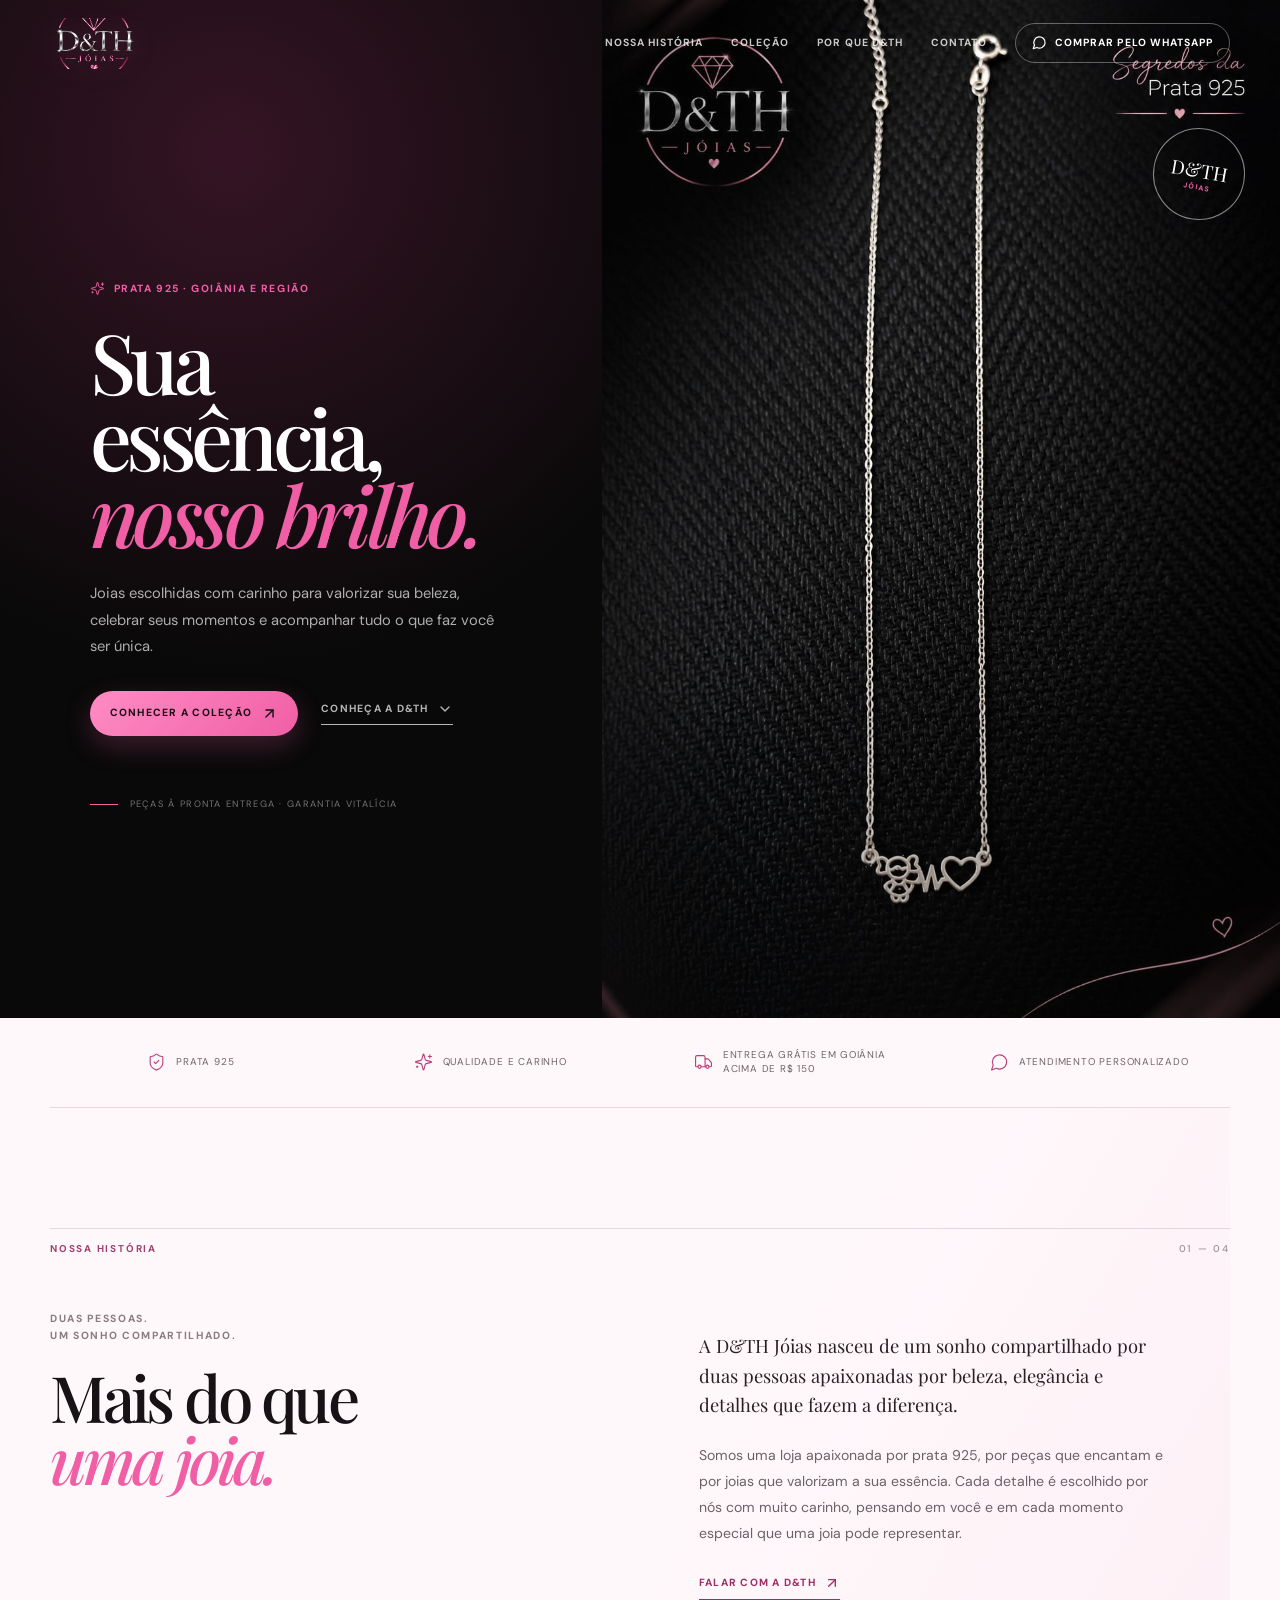
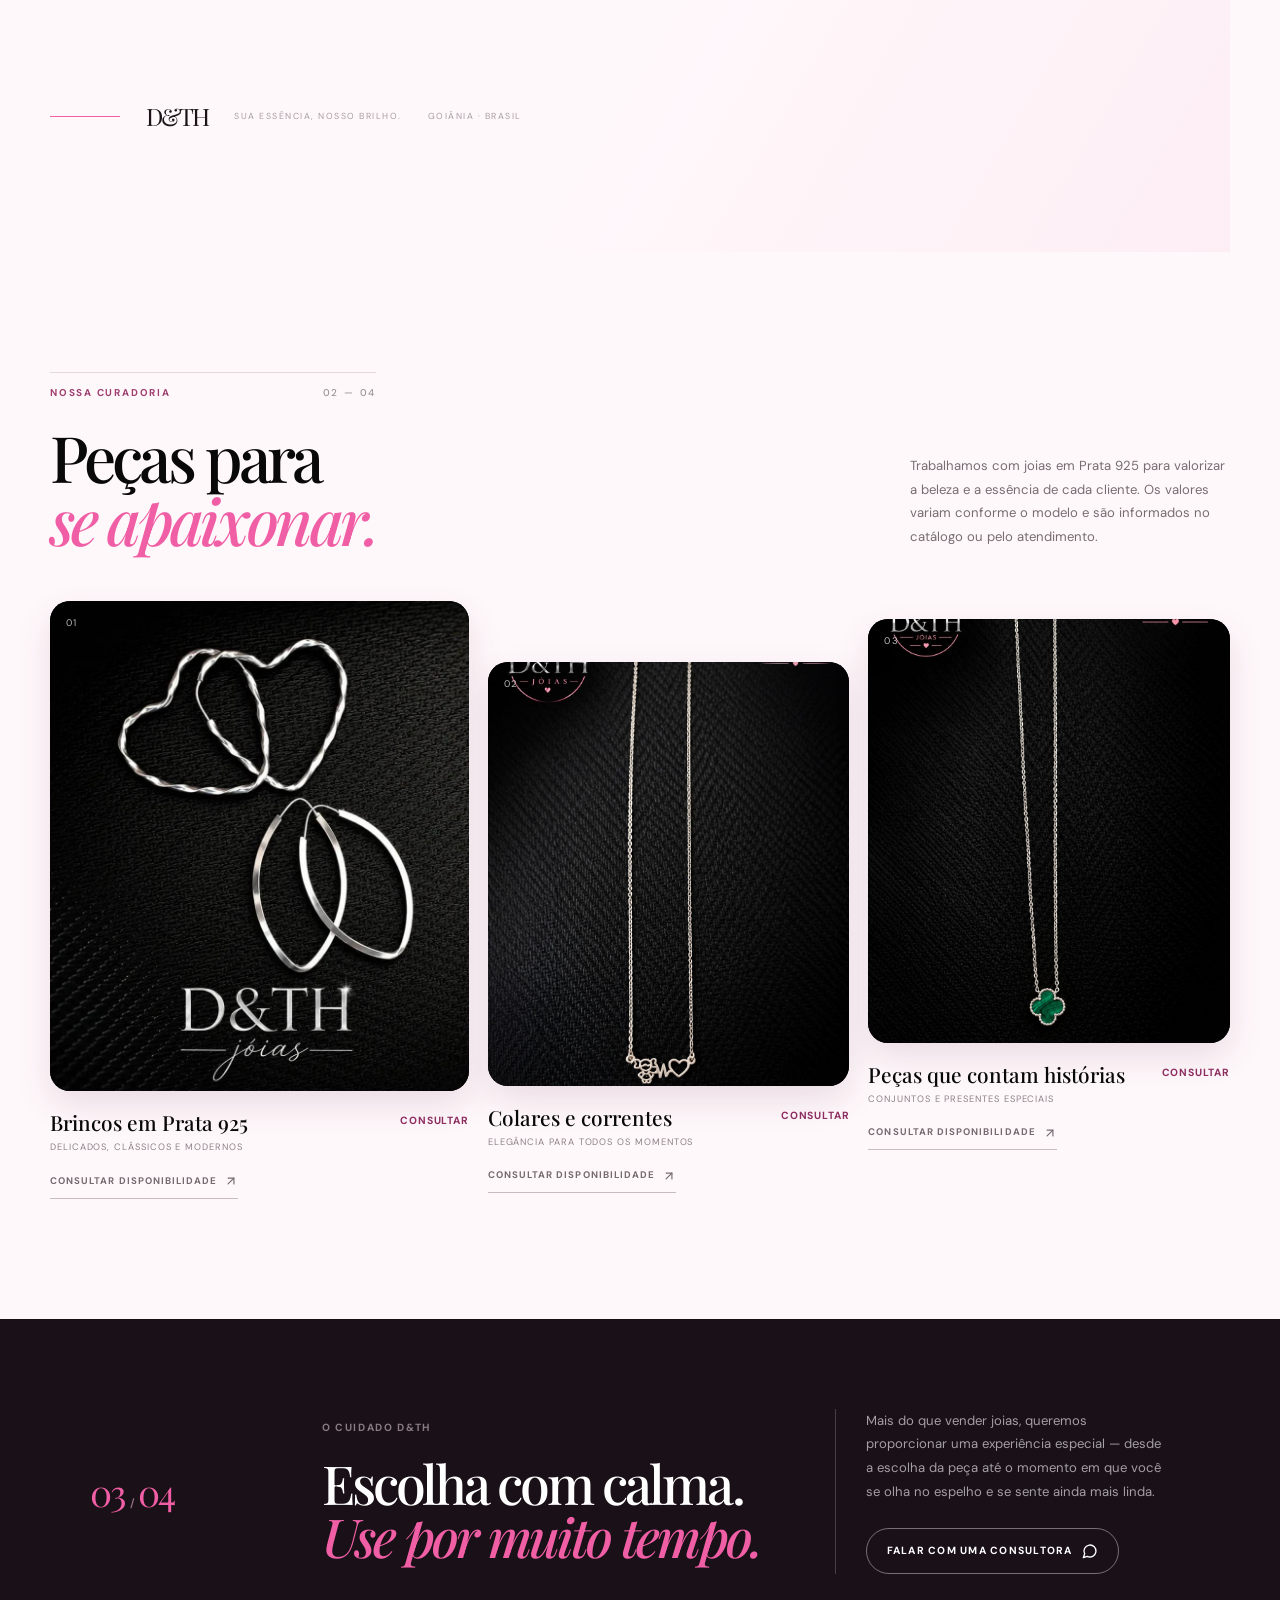
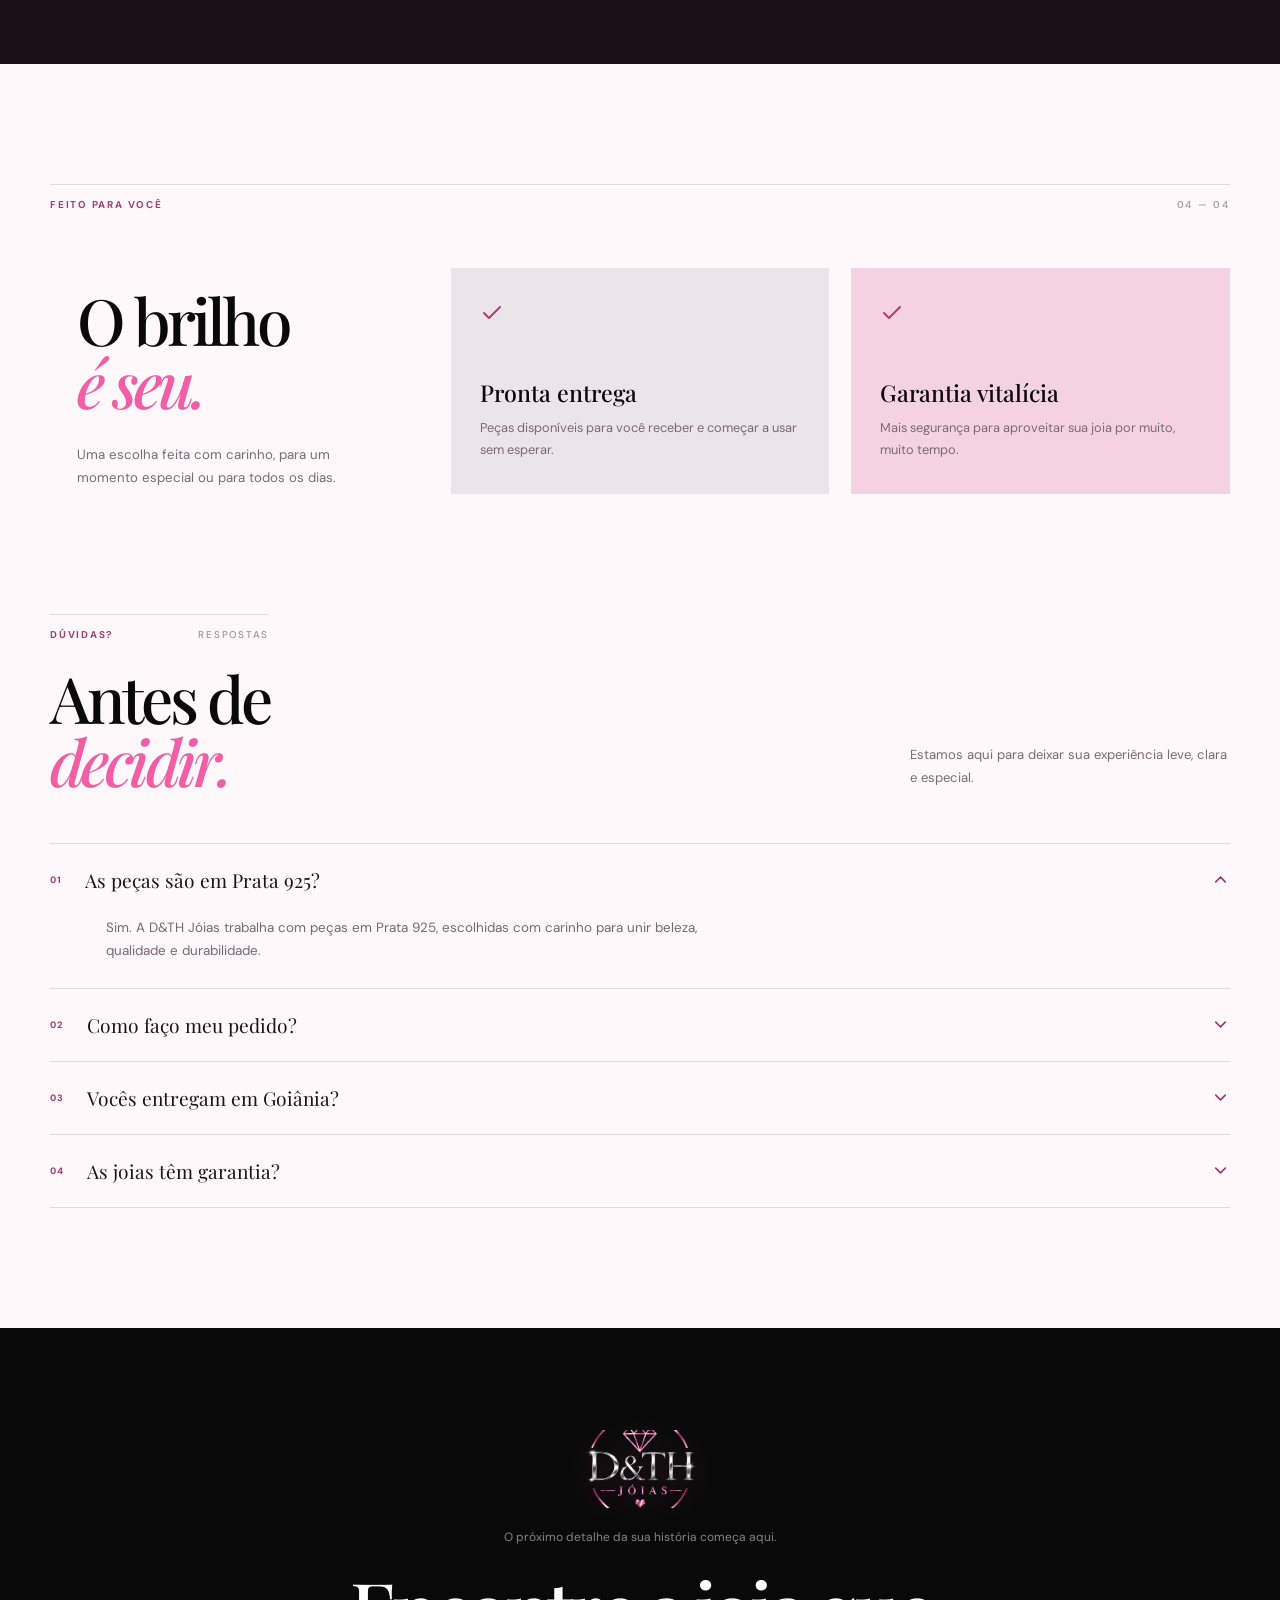
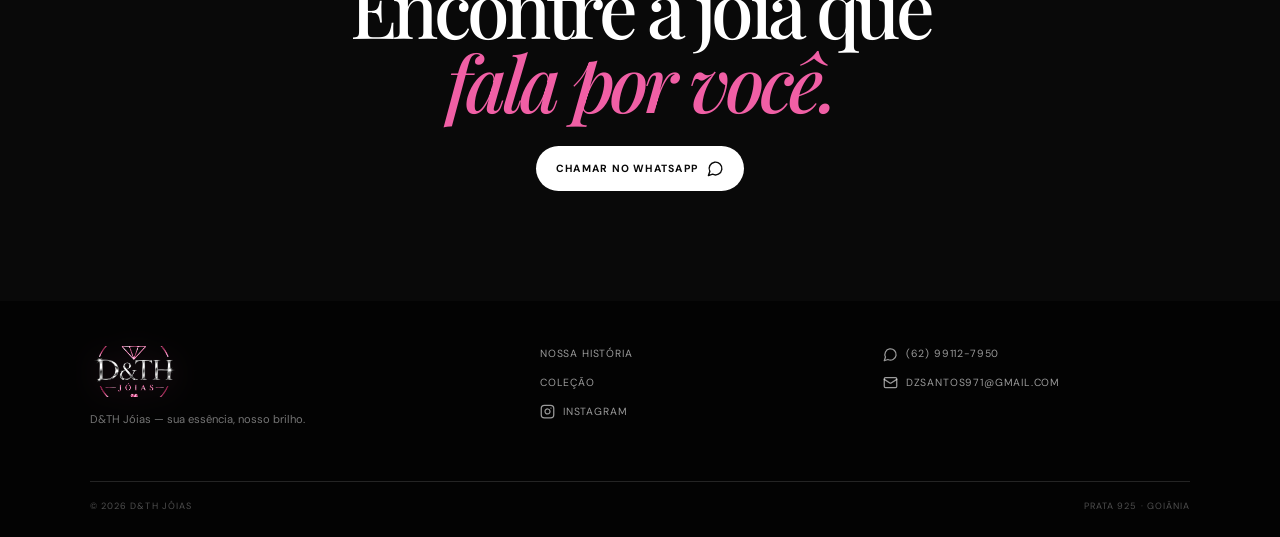
==== commit a1f8f637: "Publish D&TH Joias landing page" ====
--- a/index.html
+++ b/index.html
@@ -3,11 +3,13 @@
   <head>
     <meta charset="UTF-8" />
     <meta name="viewport" content="width=device-width, initial-scale=1.0, maximum-scale=1" />
-    <meta name="theme-color" content="#171918" />
-    <meta name="description" content="Thalisson Prata — joias autorais em prata 925 para quem escolhe presença sem esforço." />
-    <title>Thalisson Prata — Prata que fala por você</title>
-    <script type="module" crossorigin src="/assets/index-BaFf6IXs.js"></script>
-    <link rel="stylesheet" crossorigin href="/assets/index-DYUxV6Oj.css">
+    <meta name="theme-color" content="#090909" />
+    <meta name="description" content="D&TH Jóias — sua essência, nosso brilho. Joias em Prata 925 com atendimento personalizado em Goiânia." />
+    <link rel="icon" type="image/png" href="/assets/favicon.png" />
+    <link rel="apple-touch-icon" href="/assets/favicon.png" />
+    <title>D&TH Jóias — Sua essência, nosso brilho</title>
+    <script type="module" crossorigin src="/assets/index-_5S6IJEf.js"></script>
+    <link rel="stylesheet" crossorigin href="/assets/index-C83Apsh4.css">
   </head>
   <body>
     <div id="root"></div>
--- a/assets/index-C83Apsh4.css
+++ b/assets/index-C83Apsh4.css
@@ -0,0 +1 @@
+@import"https://fonts.googleapis.com/css2?family=DM+Sans:wght@400;500;600;700&family=Playfair+Display:ital,wght@0,500;0,600;1,500;1,600&display=swap";@layer components;@layer properties{@supports (((-webkit-hyphens:none)) and (not (margin-trim:inline))) or ((-moz-orient:inline) and (not (color:rgb(from red r g b)))){*,:before,:after,::backdrop{--tw-translate-x:0;--tw-translate-y:0;--tw-translate-z:0;--tw-rotate-x:initial;--tw-rotate-y:initial;--tw-rotate-z:initial;--tw-skew-x:initial;--tw-skew-y:initial;--tw-space-y-reverse:0;--tw-space-x-reverse:0;--tw-border-style:solid;--tw-gradient-position:initial;--tw-gradient-from:#0000;--tw-gradient-via:#0000;--tw-gradient-to:#0000;--tw-gradient-stops:initial;--tw-gradient-via-stops:initial;--tw-gradient-from-position:0%;--tw-gradient-via-position:50%;--tw-gradient-to-position:100%;--tw-leading:initial;--tw-font-weight:initial;--tw-tracking:initial;--tw-ordinal:initial;--tw-slashed-zero:initial;--tw-numeric-figure:initial;--tw-numeric-spacing:initial;--tw-numeric-fraction:initial;--tw-shadow:0 0 #0000;--tw-shadow-color:initial;--tw-shadow-alpha:100%;--tw-inset-shadow:0 0 #0000;--tw-inset-shadow-color:initial;--tw-inset-shadow-alpha:100%;--tw-ring-color:initial;--tw-ring-shadow:0 0 #0000;--tw-inset-ring-color:initial;--tw-inset-ring-shadow:0 0 #0000;--tw-ring-inset:initial;--tw-ring-offset-width:0px;--tw-ring-offset-color:#fff;--tw-ring-offset-shadow:0 0 #0000;--tw-outline-style:solid;--tw-backdrop-blur:initial;--tw-backdrop-brightness:initial;--tw-backdrop-contrast:initial;--tw-backdrop-grayscale:initial;--tw-backdrop-hue-rotate:initial;--tw-backdrop-invert:initial;--tw-backdrop-opacity:initial;--tw-backdrop-saturate:initial;--tw-backdrop-sepia:initial;--tw-duration:initial;--tw-ease:initial;--tw-content:"";--tw-animation-delay:0s;--tw-animation-direction:normal;--tw-animation-duration:initial;--tw-animation-fill-mode:none;--tw-animation-iteration-count:1;--tw-enter-blur:0;--tw-enter-opacity:1;--tw-enter-rotate:0;--tw-enter-scale:1;--tw-enter-translate-x:0;--tw-enter-translate-y:0;--tw-exit-blur:0;--tw-exit-opacity:1;--tw-exit-rotate:0;--tw-exit-scale:1;--tw-exit-translate-x:0;--tw-exit-translate-y:0}}}@layer theme{:root,:host{--font-sans:ui-sans-serif,system-ui,sans-serif,"Apple Color Emoji","Segoe UI Emoji","Segoe UI Symbol","Noto Color Emoji";--font-mono:ui-monospace,SFMono-Regular,Menlo,Monaco,Consolas,"Liberation Mono","Courier New",monospace;--color-red-100:oklch(93.6% .032 17.717);--color-red-500:oklch(63.7% .237 25.331);--color-blue-600:oklch(54.6% .245 262.881);--color-blue-700:oklch(48.8% .243 264.376);--color-slate-50:oklch(98.4% .003 247.858);--color-slate-100:oklch(96.8% .007 247.896);--color-slate-600:oklch(44.6% .043 257.281);--color-slate-700:oklch(37.2% .044 257.287);--color-slate-900:oklch(20.8% .042 265.755);--color-black:#000;--color-white:#fff;--spacing:.25rem;--container-xs:20rem;--container-sm:24rem;--container-md:28rem;--container-lg:32rem;--container-2xl:42rem;--container-6xl:72rem;--text-xs:.75rem;--text-xs--line-height:calc(1/.75);--text-sm:.875rem;--text-sm--line-height:calc(1.25/.875);--text-base:1rem;--text-base--line-height: 1.5 ;--text-lg:1.125rem;--text-lg--line-height:calc(1.75/1.125);--text-xl:1.25rem;--text-xl--line-height:calc(1.75/1.25);--text-2xl:1.5rem;--text-2xl--line-height:calc(2/1.5);--text-3xl:1.875rem;--text-3xl--line-height: 1.2 ;--text-4xl:2.25rem;--text-4xl--line-height:calc(2.5/2.25);--font-weight-normal:400;--font-weight-medium:500;--font-weight-semibold:600;--font-weight-bold:700;--tracking-tight:-.025em;--tracking-widest:.1em;--leading-snug:1.375;--leading-normal:1.5;--leading-relaxed:1.625;--radius-xs:.125rem;--radius-sm:.25rem;--radius-md:.375rem;--radius-lg:.5rem;--radius-xl:.75rem;--ease-in-out:cubic-bezier(.4,0,.2,1);--animate-spin:spin 1s linear infinite;--animate-pulse:pulse 2s cubic-bezier(.4,0,.6,1)infinite;--blur-sm:8px;--blur-2xl:40px;--aspect-video:16/9;--default-transition-duration:.15s;--default-transition-timing-function:cubic-bezier(.4,0,.2,1);--default-font-family:var(--font-sans);--default-mono-font-family:var(--font-mono)}}@layer base{*,:after,:before,::backdrop{box-sizing:border-box;border:0 solid;margin:0;padding:0}::file-selector-button{box-sizing:border-box;border:0 solid;margin:0;padding:0}html,:host{-webkit-text-size-adjust:100%;tab-size:4;line-height:1.5;font-family:var(--default-font-family,ui-sans-serif,system-ui,sans-serif,"Apple Color Emoji","Segoe UI Emoji","Segoe UI Symbol","Noto Color Emoji");font-feature-settings:var(--default-font-feature-settings,normal);font-variation-settings:var(--default-font-variation-settings,normal);-webkit-tap-highlight-color:transparent}hr{height:0;color:inherit;border-top-width:1px}abbr:where([title]){-webkit-text-decoration:underline dotted;text-decoration:underline dotted}h1,h2,h3,h4,h5,h6{font-size:inherit;font-weight:inherit}a{color:inherit;-webkit-text-decoration:inherit;text-decoration:inherit}b,strong{font-weight:bolder}code,kbd,samp,pre{font-family:var(--default-mono-font-family,ui-monospace,SFMono-Regular,Menlo,Monaco,Consolas,"Liberation Mono","Courier New",monospace);font-feature-settings:var(--default-mono-font-feature-settings,normal);font-variation-settings:var(--default-mono-font-variation-settings,normal);font-size:1em}small{font-size:80%}sub,sup{vertical-align:baseline;font-size:75%;line-height:0;position:relative}sub{bottom:-.25em}sup{top:-.5em}table{text-indent:0;border-color:inherit;border-collapse:collapse}:-moz-focusring{outline:auto}progress{vertical-align:baseline}summary{display:list-item}ol,ul,menu{list-style:none}img,svg,video,canvas,audio,iframe,embed,object{vertical-align:middle;display:block}img,video{max-width:100%;height:auto}button,input,select,optgroup,textarea{font:inherit;font-feature-settings:inherit;font-variation-settings:inherit;letter-spacing:inherit;color:inherit;opacity:1;background-color:#0000;border-radius:0}::file-selector-button{font:inherit;font-feature-settings:inherit;font-variation-settings:inherit;letter-spacing:inherit;color:inherit;opacity:1;background-color:#0000;border-radius:0}:where(select:is([multiple],[size])) optgroup{font-weight:bolder}:where(select:is([multiple],[size])) optgroup option{padding-inline-start:20px}::file-selector-button{margin-inline-end:4px}::placeholder{opacity:1}@supports (not ((-webkit-appearance:-apple-pay-button))) or (contain-intrinsic-size:1px){::placeholder{color:currentColor}@supports (color:color-mix(in lab,red,red)){::placeholder{color:color-mix(in oklab,currentcolor 50%,transparent)}}}textarea{resize:vertical}::-webkit-search-decoration{-webkit-appearance:none}::-webkit-date-and-time-value{min-height:1lh;text-align:inherit}::-webkit-datetime-edit{display:inline-flex}::-webkit-datetime-edit-fields-wrapper{padding:0}::-webkit-datetime-edit{padding-block:0}::-webkit-datetime-edit-year-field{padding-block:0}::-webkit-datetime-edit-month-field{padding-block:0}::-webkit-datetime-edit-day-field{padding-block:0}::-webkit-datetime-edit-hour-field{padding-block:0}::-webkit-datetime-edit-minute-field{padding-block:0}::-webkit-datetime-edit-second-field{padding-block:0}::-webkit-datetime-edit-millisecond-field{padding-block:0}::-webkit-datetime-edit-meridiem-field{padding-block:0}::-webkit-calendar-picker-indicator{line-height:1}:-moz-ui-invalid{box-shadow:none}button,input:where([type=button],[type=reset],[type=submit]){appearance:button}::file-selector-button{appearance:button}::-webkit-inner-spin-button{height:auto}::-webkit-outer-spin-button{height:auto}[hidden]:where(:not([hidden=until-found])){display:none!important}}@layer utilities{.\@container\/card-header{container:card-header/inline-size}.\@container\/field-group{container:field-group/inline-size}.pointer-events-none{pointer-events:none}.invisible{visibility:hidden}.sr-only{clip-path:inset(50%);white-space:nowrap;border-width:0;width:1px;height:1px;margin:-1px;padding:0;position:absolute;overflow:hidden}.absolute{position:absolute}.fixed{position:fixed}.relative{position:relative}.static{position:static}.sticky{position:sticky}.inset-0{inset:calc(var(--spacing)*0)}.inset-x-0{inset-inline:calc(var(--spacing)*0)}.inset-y-0{inset-block:calc(var(--spacing)*0)}.-top-12{top:calc(var(--spacing)*-12)}.top-0{top:calc(var(--spacing)*0)}.top-1\.5{top:calc(var(--spacing)*1.5)}.top-1\/2{top:50%}.top-3\.5{top:calc(var(--spacing)*3.5)}.top-4{top:calc(var(--spacing)*4)}.top-\[1px\]{top:1px}.top-\[50\%\]{top:50%}.top-\[60\%\]{top:60%}.top-full{top:100%}.-right-12{right:calc(var(--spacing)*-12)}.right-0{right:calc(var(--spacing)*0)}.right-1{right:calc(var(--spacing)*1)}.right-2{right:calc(var(--spacing)*2)}.right-3{right:calc(var(--spacing)*3)}.right-4{right:calc(var(--spacing)*4)}.-bottom-12{bottom:calc(var(--spacing)*-12)}.bottom-0{bottom:calc(var(--spacing)*0)}.bottom-4{bottom:calc(var(--spacing)*4)}.-left-12{left:calc(var(--spacing)*-12)}.left-0{left:calc(var(--spacing)*0)}.left-1\/2{left:50%}.left-2{left:calc(var(--spacing)*2)}.left-4{left:calc(var(--spacing)*4)}.left-\[50\%\]{left:50%}.isolate{isolation:isolate}.z-10{z-index:10}.z-20{z-index:20}.z-40{z-index:40}.z-50{z-index:50}.z-\[1\]{z-index:1}.order-first{order:-9999}.order-last{order:9999}.col-start-2{grid-column-start:2}.row-span-2{grid-row:span 2/span 2}.row-start-1{grid-row-start:1}.container{width:100%}@media(min-width:40rem){.container{max-width:40rem}}@media(min-width:48rem){.container{max-width:48rem}}@media(min-width:64rem){.container{max-width:64rem}}@media(min-width:80rem){.container{max-width:80rem}}@media(min-width:96rem){.container{max-width:96rem}}.\!m-0{margin:calc(var(--spacing)*0)!important}.-mx-1{margin-inline:calc(var(--spacing)*-1)}.mx-2{margin-inline:calc(var(--spacing)*2)}.mx-3\.5{margin-inline:calc(var(--spacing)*3.5)}.mx-4{margin-inline:calc(var(--spacing)*4)}.mx-auto{margin-inline:auto}.-my-2{margin-block:calc(var(--spacing)*-2)}.my-0{margin-block:calc(var(--spacing)*0)}.my-0\.5{margin-block:calc(var(--spacing)*.5)}.my-1{margin-block:calc(var(--spacing)*1)}.-mt-4{margin-top:calc(var(--spacing)*-4)}.mt-1{margin-top:calc(var(--spacing)*1)}.mt-1\.5{margin-top:calc(var(--spacing)*1.5)}.mt-2{margin-top:calc(var(--spacing)*2)}.mt-4{margin-top:calc(var(--spacing)*4)}.mt-12{margin-top:calc(var(--spacing)*12)}.mt-auto{margin-top:auto}.mr-2{margin-right:calc(var(--spacing)*2)}.mb-1{margin-bottom:calc(var(--spacing)*1)}.mb-2{margin-bottom:calc(var(--spacing)*2)}.mb-3{margin-bottom:calc(var(--spacing)*3)}.mb-4{margin-bottom:calc(var(--spacing)*4)}.mb-6{margin-bottom:calc(var(--spacing)*6)}.mb-8{margin-bottom:calc(var(--spacing)*8)}.-ml-4{margin-left:calc(var(--spacing)*-4)}.ml-1{margin-left:calc(var(--spacing)*1)}.ml-2{margin-left:calc(var(--spacing)*2)}.ml-4{margin-left:calc(var(--spacing)*4)}.ml-auto{margin-left:auto}.line-clamp-1{-webkit-line-clamp:1;-webkit-box-orient:vertical;display:-webkit-box;overflow:hidden}.line-clamp-2{-webkit-line-clamp:2;-webkit-box-orient:vertical;display:-webkit-box;overflow:hidden}.block{display:block}.flex{display:flex}.grid{display:grid}.hidden{display:none}.inline-flex{display:inline-flex}.table{display:table}.table-caption{display:table-caption}.table-cell{display:table-cell}.table-row{display:table-row}.field-sizing-content{field-sizing:content}.aspect-square{aspect-ratio:1}.aspect-video{aspect-ratio:var(--aspect-video)}.size-\(--cell-size\){width:var(--cell-size);height:var(--cell-size)}.size-2{width:calc(var(--spacing)*2);height:calc(var(--spacing)*2)}.size-2\.5{width:calc(var(--spacing)*2.5);height:calc(var(--spacing)*2.5)}.size-3{width:calc(var(--spacing)*3);height:calc(var(--spacing)*3)}.size-3\.5{width:calc(var(--spacing)*3.5);height:calc(var(--spacing)*3.5)}.size-4{width:calc(var(--spacing)*4);height:calc(var(--spacing)*4)}.size-6{width:calc(var(--spacing)*6);height:calc(var(--spacing)*6)}.size-7{width:calc(var(--spacing)*7);height:calc(var(--spacing)*7)}.size-8{width:calc(var(--spacing)*8);height:calc(var(--spacing)*8)}.size-9{width:calc(var(--spacing)*9);height:calc(var(--spacing)*9)}.size-10{width:calc(var(--spacing)*10);height:calc(var(--spacing)*10)}.size-12{width:calc(var(--spacing)*12);height:calc(var(--spacing)*12)}.size-auto{width:auto;height:auto}.size-full{width:100%;height:100%}.h-\(--cell-size\){height:var(--cell-size)}.h-1\.5{height:calc(var(--spacing)*1.5)}.h-2{height:calc(var(--spacing)*2)}.h-2\.5{height:calc(var(--spacing)*2.5)}.h-3{height:calc(var(--spacing)*3)}.h-4{height:calc(var(--spacing)*4)}.h-5{height:calc(var(--spacing)*5)}.h-6{height:calc(var(--spacing)*6)}.h-7{height:calc(var(--spacing)*7)}.h-8{height:calc(var(--spacing)*8)}.h-9{height:calc(var(--spacing)*9)}.h-10{height:calc(var(--spacing)*10)}.h-12{height:calc(var(--spacing)*12)}.h-14{height:calc(var(--spacing)*14)}.h-16{height:calc(var(--spacing)*16)}.h-32{height:calc(var(--spacing)*32)}.h-64{height:calc(var(--spacing)*64)}.h-\[1\.15rem\]{height:1.15rem}.h-\[38px\]{height:38px}.h-\[200px\]{height:200px}.h-\[500px\]{height:500px}.h-\[calc\(100\%-1px\)\]{height:calc(100% - 1px)}.h-\[var\(--radix-navigation-menu-viewport-height\)\]{height:var(--radix-navigation-menu-viewport-height)}.h-\[var\(--radix-select-trigger-height\)\]{height:var(--radix-select-trigger-height)}.h-auto{height:auto}.h-full{height:100%}.h-px{height:1px}.h-svh{height:100svh}.max-h-\(--radix-context-menu-content-available-height\){max-height:var(--radix-context-menu-content-available-height)}.max-h-\(--radix-dropdown-menu-content-available-height\){max-height:var(--radix-dropdown-menu-content-available-height)}.max-h-\(--radix-select-content-available-height\){max-height:var(--radix-select-content-available-height)}.max-h-32{max-height:calc(var(--spacing)*32)}.max-h-\[300px\]{max-height:300px}.min-h-0{min-height:calc(var(--spacing)*0)}.min-h-4{min-height:calc(var(--spacing)*4)}.min-h-9{min-height:calc(var(--spacing)*9)}.min-h-16{min-height:calc(var(--spacing)*16)}.min-h-\[200px\]{min-height:200px}.min-h-screen{min-height:100vh}.min-h-svh{min-height:100svh}.w-\(--cell-size\){width:var(--cell-size)}.w-\(--sidebar-width\){width:var(--sidebar-width)}.w-0{width:calc(var(--spacing)*0)}.w-1{width:calc(var(--spacing)*1)}.w-1\/2{width:50%}.w-2{width:calc(var(--spacing)*2)}.w-2\.5{width:calc(var(--spacing)*2.5)}.w-3{width:calc(var(--spacing)*3)}.w-3\/4{width:75%}.w-4{width:calc(var(--spacing)*4)}.w-5{width:calc(var(--spacing)*5)}.w-8{width:calc(var(--spacing)*8)}.w-9{width:calc(var(--spacing)*9)}.w-10{width:calc(var(--spacing)*10)}.w-16{width:calc(var(--spacing)*16)}.w-20{width:calc(var(--spacing)*20)}.w-24{width:calc(var(--spacing)*24)}.w-32{width:calc(var(--spacing)*32)}.w-48{width:calc(var(--spacing)*48)}.w-64{width:calc(var(--spacing)*64)}.w-72{width:calc(var(--spacing)*72)}.w-\[38px\]{width:38px}.w-\[100px\]{width:100px}.w-\[280px\]{width:280px}.w-\[400px\]{width:400px}.w-auto{width:auto}.w-fit{width:fit-content}.w-full{width:100%}.w-max{width:max-content}.w-px{width:1px}.max-w-\(--skeleton-width\){max-width:var(--skeleton-width)}.max-w-2xl{max-width:var(--container-2xl)}.max-w-6xl{max-width:var(--container-6xl)}.max-w-\[80\%\]{max-width:80%}.max-w-\[calc\(100\%-2rem\)\]{max-width:calc(100% - 2rem)}.max-w-lg{max-width:var(--container-lg)}.max-w-max{max-width:max-content}.max-w-md{max-width:var(--container-md)}.max-w-none{max-width:none}.max-w-sm{max-width:var(--container-sm)}.max-w-xs{max-width:var(--container-xs)}.min-w-\(--cell-size\){min-width:var(--cell-size)}.min-w-0{min-width:calc(var(--spacing)*0)}.min-w-5{min-width:calc(var(--spacing)*5)}.min-w-8{min-width:calc(var(--spacing)*8)}.min-w-9{min-width:calc(var(--spacing)*9)}.min-w-10{min-width:calc(var(--spacing)*10)}.min-w-\[8rem\]{min-width:8rem}.min-w-\[12rem\]{min-width:12rem}.min-w-\[var\(--radix-select-trigger-width\)\]{min-width:var(--radix-select-trigger-width)}.flex-1{flex:1}.flex-shrink-0,.shrink-0{flex-shrink:0}.grow{flex-grow:1}.grow-0{flex-grow:0}.basis-full{flex-basis:100%}.caption-bottom{caption-side:bottom}.border-collapse{border-collapse:collapse}.origin-\(--radix-context-menu-content-transform-origin\){transform-origin:var(--radix-context-menu-content-transform-origin)}.origin-\(--radix-dropdown-menu-content-transform-origin\){transform-origin:var(--radix-dropdown-menu-content-transform-origin)}.origin-\(--radix-hover-card-content-transform-origin\){transform-origin:var(--radix-hover-card-content-transform-origin)}.origin-\(--radix-menubar-content-transform-origin\){transform-origin:var(--radix-menubar-content-transform-origin)}.origin-\(--radix-popover-content-transform-origin\){transform-origin:var(--radix-popover-content-transform-origin)}.origin-\(--radix-select-content-transform-origin\){transform-origin:var(--radix-select-content-transform-origin)}.origin-\(--radix-tooltip-content-transform-origin\){transform-origin:var(--radix-tooltip-content-transform-origin)}.-translate-x-1\/2{--tw-translate-x: -50% ;translate:var(--tw-translate-x)var(--tw-translate-y)}.-translate-x-px{--tw-translate-x:-1px;translate:var(--tw-translate-x)var(--tw-translate-y)}.translate-x-\[-50\%\]{--tw-translate-x:-50%;translate:var(--tw-translate-x)var(--tw-translate-y)}.translate-x-px{--tw-translate-x:1px;translate:var(--tw-translate-x)var(--tw-translate-y)}.-translate-y-1\/2{--tw-translate-y: -50% ;translate:var(--tw-translate-x)var(--tw-translate-y)}.translate-y-0\.5{--tw-translate-y:calc(var(--spacing)*.5);translate:var(--tw-translate-x)var(--tw-translate-y)}.translate-y-\[-50\%\]{--tw-translate-y:-50%;translate:var(--tw-translate-x)var(--tw-translate-y)}.translate-y-\[calc\(-50\%_-_2px\)\]{--tw-translate-y: calc(-50% - 2px) ;translate:var(--tw-translate-x)var(--tw-translate-y)}.rotate-45{rotate:45deg}.rotate-90{rotate:90deg}.transform{transform:var(--tw-rotate-x,)var(--tw-rotate-y,)var(--tw-rotate-z,)var(--tw-skew-x,)var(--tw-skew-y,)}.animate-caret-blink{animation:1.25s ease-out infinite caret-blink}.animate-in{animation:enter var(--tw-animation-duration,var(--tw-duration,.15s))var(--tw-ease,ease)var(--tw-animation-delay,0s)var(--tw-animation-iteration-count,1)var(--tw-animation-direction,normal)var(--tw-animation-fill-mode,none)}.animate-pulse{animation:var(--animate-pulse)}.animate-spin{animation:var(--animate-spin)}.cursor-col-resize{cursor:col-resize}.cursor-default{cursor:default}.cursor-pointer{cursor:pointer}.cursor-text{cursor:text}.touch-none{touch-action:none}.resize-none{resize:none}.scroll-my-1{scroll-margin-block:calc(var(--spacing)*1)}.scroll-py-1{scroll-padding-block:calc(var(--spacing)*1)}.list-disc{list-style-type:disc}.list-none{list-style-type:none}.auto-rows-min{grid-auto-rows:min-content}.grid-cols-1{grid-template-columns:repeat(1,minmax(0,1fr))}.grid-cols-2{grid-template-columns:repeat(2,minmax(0,1fr))}.grid-cols-3{grid-template-columns:repeat(3,minmax(0,1fr))}.grid-cols-\[0_1fr\]{grid-template-columns:0 1fr}.grid-rows-\[auto_auto\]{grid-template-rows:auto auto}.flex-col{flex-direction:column}.flex-col-reverse{flex-direction:column-reverse}.flex-row{flex-direction:row}.flex-wrap{flex-wrap:wrap}.items-center{align-items:center}.items-end{align-items:flex-end}.items-start{align-items:flex-start}.items-stretch{align-items:stretch}.justify-between{justify-content:space-between}.justify-center{justify-content:center}.justify-end{justify-content:flex-end}.justify-start{justify-content:flex-start}.justify-items-start{justify-items:start}.gap-0{gap:calc(var(--spacing)*0)}.gap-0\.5{gap:calc(var(--spacing)*.5)}.gap-1{gap:calc(var(--spacing)*1)}.gap-1\.5{gap:calc(var(--spacing)*1.5)}.gap-2{gap:calc(var(--spacing)*2)}.gap-2\.5{gap:calc(var(--spacing)*2.5)}.gap-3{gap:calc(var(--spacing)*3)}.gap-4{gap:calc(var(--spacing)*4)}.gap-6{gap:calc(var(--spacing)*6)}.gap-7{gap:calc(var(--spacing)*7)}.gap-8{gap:calc(var(--spacing)*8)}:where(.space-y-1>:not(:last-child)){--tw-space-y-reverse:0;margin-block-start:calc(calc(var(--spacing)*1)*var(--tw-space-y-reverse));margin-block-end:calc(calc(var(--spacing)*1)*calc(1 - var(--tw-space-y-reverse)))}:where(.space-y-2>:not(:last-child)){--tw-space-y-reverse:0;margin-block-start:calc(calc(var(--spacing)*2)*var(--tw-space-y-reverse));margin-block-end:calc(calc(var(--spacing)*2)*calc(1 - var(--tw-space-y-reverse)))}:where(.space-y-3>:not(:last-child)){--tw-space-y-reverse:0;margin-block-start:calc(calc(var(--spacing)*3)*var(--tw-space-y-reverse));margin-block-end:calc(calc(var(--spacing)*3)*calc(1 - var(--tw-space-y-reverse)))}:where(.space-y-4>:not(:last-child)){--tw-space-y-reverse:0;margin-block-start:calc(calc(var(--spacing)*4)*var(--tw-space-y-reverse));margin-block-end:calc(calc(var(--spacing)*4)*calc(1 - var(--tw-space-y-reverse)))}:where(.space-y-6>:not(:last-child)){--tw-space-y-reverse:0;margin-block-start:calc(calc(var(--spacing)*6)*var(--tw-space-y-reverse));margin-block-end:calc(calc(var(--spacing)*6)*calc(1 - var(--tw-space-y-reverse)))}:where(.space-y-12>:not(:last-child)){--tw-space-y-reverse:0;margin-block-start:calc(calc(var(--spacing)*12)*var(--tw-space-y-reverse));margin-block-end:calc(calc(var(--spacing)*12)*calc(1 - var(--tw-space-y-reverse)))}:where(.space-x-2>:not(:last-child)){--tw-space-x-reverse:0;margin-inline-start:calc(calc(var(--spacing)*2)*var(--tw-space-x-reverse));margin-inline-end:calc(calc(var(--spacing)*2)*calc(1 - var(--tw-space-x-reverse)))}.gap-y-0\.5{row-gap:calc(var(--spacing)*.5)}.self-start{align-self:flex-start}.self-stretch{align-self:stretch}.justify-self-end{justify-self:flex-end}.truncate{text-overflow:ellipsis;white-space:nowrap;overflow:hidden}.overflow-auto{overflow:auto}.overflow-hidden{overflow:hidden}.overflow-x-auto{overflow-x:auto}.overflow-x-hidden{overflow-x:hidden}.overflow-y-auto{overflow-y:auto}.rounded{border-radius:.25rem}.rounded-\[2px\]{border-radius:2px}.rounded-\[4px\]{border-radius:4px}.rounded-\[10px\]{border-radius:10px}.rounded-\[20px\]{border-radius:20px}.rounded-\[calc\(var\(--radius\)-5px\)\]{border-radius:calc(var(--radius) - 5px)}.rounded-\[inherit\]{border-radius:inherit}.rounded-full{border-radius:3.40282e38px}.rounded-lg{border-radius:var(--radius-lg)}.rounded-md{border-radius:var(--radius-md)}.rounded-none{border-radius:0}.rounded-sm{border-radius:var(--radius-sm)}.rounded-xl{border-radius:var(--radius-xl)}.rounded-xs{border-radius:var(--radius-xs)}.rounded-l-md{border-top-left-radius:var(--radius-md);border-bottom-left-radius:var(--radius-md)}.rounded-tl-sm{border-top-left-radius:var(--radius-sm)}.rounded-r-md{border-top-right-radius:var(--radius-md);border-bottom-right-radius:var(--radius-md)}.border{border-style:var(--tw-border-style);border-width:1px}.border-0{border-style:var(--tw-border-style);border-width:0}.border-\[1\.5px\]{border-style:var(--tw-border-style);border-width:1.5px}.border-y{border-block-style:var(--tw-border-style);border-block-width:1px}.border-t{border-top-style:var(--tw-border-style);border-top-width:1px}.border-r{border-right-style:var(--tw-border-style);border-right-width:1px}.border-r-0{border-right-style:var(--tw-border-style);border-right-width:0}.border-b{border-bottom-style:var(--tw-border-style);border-bottom-width:1px}.border-l{border-left-style:var(--tw-border-style);border-left-width:1px}.border-dashed{--tw-border-style:dashed;border-style:dashed}.border-\(--color-border\){border-color:var(--color-border)}.border-\[rgba\(0\,0\,0\,0\.08\)\]{border-color:#00000014}.border-transparent{border-color:#0000}.border-t-transparent{border-top-color:#0000}.border-l-transparent{border-left-color:#0000}.bg-\(--color-bg\){background-color:var(--color-bg)}.bg-\[\#1a1a19\]{background-color:#1a1a19}.bg-\[\#f8f8f7\]{background-color:#f8f8f7}.bg-black\/50{background-color:#00000080}@supports (color:color-mix(in lab,red,red)){.bg-black\/50{background-color:color-mix(in oklab,var(--color-black)50%,transparent)}}.bg-blue-600{background-color:var(--color-blue-600)}.bg-red-100{background-color:var(--color-red-100)}.bg-transparent{background-color:#0000}.bg-white{background-color:var(--color-white)}.bg-white\/80{background-color:#fffc}@supports (color:color-mix(in lab,red,red)){.bg-white\/80{background-color:color-mix(in oklab,var(--color-white)80%,transparent)}}.bg-gradient-to-br{--tw-gradient-position:to bottom right in oklab;background-image:linear-gradient(var(--tw-gradient-stops))}.from-slate-50{--tw-gradient-from:var(--color-slate-50);--tw-gradient-stops:var(--tw-gradient-via-stops,var(--tw-gradient-position),var(--tw-gradient-from)var(--tw-gradient-from-position),var(--tw-gradient-to)var(--tw-gradient-to-position))}.to-slate-100{--tw-gradient-to:var(--color-slate-100);--tw-gradient-stops:var(--tw-gradient-via-stops,var(--tw-gradient-position),var(--tw-gradient-from)var(--tw-gradient-from-position),var(--tw-gradient-to)var(--tw-gradient-to-position))}.fill-current{fill:currentColor}.p-0{padding:calc(var(--spacing)*0)}.p-1{padding:calc(var(--spacing)*1)}.p-2{padding:calc(var(--spacing)*2)}.p-3{padding:calc(var(--spacing)*3)}.p-4{padding:calc(var(--spacing)*4)}.p-5{padding:calc(var(--spacing)*5)}.p-6{padding:calc(var(--spacing)*6)}.p-8{padding:calc(var(--spacing)*8)}.p-\[3px\]{padding:3px}.p-px{padding:1px}.px-\(--cell-size\){padding-inline:var(--cell-size)}.px-1{padding-inline:calc(var(--spacing)*1)}.px-1\.5{padding-inline:calc(var(--spacing)*1.5)}.px-2{padding-inline:calc(var(--spacing)*2)}.px-2\.5{padding-inline:calc(var(--spacing)*2.5)}.px-3{padding-inline:calc(var(--spacing)*3)}.px-4{padding-inline:calc(var(--spacing)*4)}.px-5{padding-inline:calc(var(--spacing)*5)}.px-6{padding-inline:calc(var(--spacing)*6)}.py-0\.5{padding-block:calc(var(--spacing)*.5)}.py-1{padding-block:calc(var(--spacing)*1)}.py-1\.5{padding-block:calc(var(--spacing)*1.5)}.py-2{padding-block:calc(var(--spacing)*2)}.py-2\.5{padding-block:calc(var(--spacing)*2.5)}.py-3{padding-block:calc(var(--spacing)*3)}.py-4{padding-block:calc(var(--spacing)*4)}.py-5{padding-block:calc(var(--spacing)*5)}.py-6{padding-block:calc(var(--spacing)*6)}.pt-0{padding-top:calc(var(--spacing)*0)}.pt-3{padding-top:calc(var(--spacing)*3)}.pt-4{padding-top:calc(var(--spacing)*4)}.pt-6{padding-top:calc(var(--spacing)*6)}.pt-8{padding-top:calc(var(--spacing)*8)}.pt-12{padding-top:calc(var(--spacing)*12)}.pr-1{padding-right:calc(var(--spacing)*1)}.pr-2{padding-right:calc(var(--spacing)*2)}.pr-2\.5{padding-right:calc(var(--spacing)*2.5)}.pr-3{padding-right:calc(var(--spacing)*3)}.pr-8{padding-right:calc(var(--spacing)*8)}.pb-3{padding-bottom:calc(var(--spacing)*3)}.pb-4{padding-bottom:calc(var(--spacing)*4)}.pb-8{padding-bottom:calc(var(--spacing)*8)}.pl-2{padding-left:calc(var(--spacing)*2)}.pl-3{padding-left:calc(var(--spacing)*3)}.pl-4{padding-left:calc(var(--spacing)*4)}.pl-8{padding-left:calc(var(--spacing)*8)}.text-center{text-align:center}.text-left{text-align:left}.text-right{text-align:right}.align-middle{vertical-align:middle}.font-mono{font-family:var(--font-mono)}.font-sans{font-family:var(--font-sans)}.text-2xl{font-size:var(--text-2xl);line-height:var(--tw-leading,var(--text-2xl--line-height))}.text-3xl{font-size:var(--text-3xl);line-height:var(--tw-leading,var(--text-3xl--line-height))}.text-4xl{font-size:var(--text-4xl);line-height:var(--tw-leading,var(--text-4xl--line-height))}.text-base{font-size:var(--text-base);line-height:var(--tw-leading,var(--text-base--line-height))}.text-lg{font-size:var(--text-lg);line-height:var(--tw-leading,var(--text-lg--line-height))}.text-sm{font-size:var(--text-sm);line-height:var(--tw-leading,var(--text-sm--line-height))}.text-sm\/relaxed{font-size:var(--text-sm);line-height:var(--leading-relaxed)}.text-xl{font-size:var(--text-xl);line-height:var(--tw-leading,var(--text-xl--line-height))}.text-xs{font-size:var(--text-xs);line-height:var(--tw-leading,var(--text-xs--line-height))}.text-\[0\.8rem\]{font-size:.8rem}.leading-5{--tw-leading:calc(var(--spacing)*5);line-height:calc(var(--spacing)*5)}.leading-\[26px\]{--tw-leading:26px;line-height:26px}.leading-none{--tw-leading:1;line-height:1}.leading-normal{--tw-leading:var(--leading-normal);line-height:var(--leading-normal)}.leading-relaxed{--tw-leading:var(--leading-relaxed);line-height:var(--leading-relaxed)}.leading-snug{--tw-leading:var(--leading-snug);line-height:var(--leading-snug)}.font-bold{--tw-font-weight:var(--font-weight-bold);font-weight:var(--font-weight-bold)}.font-medium{--tw-font-weight:var(--font-weight-medium);font-weight:var(--font-weight-medium)}.font-normal{--tw-font-weight:var(--font-weight-normal);font-weight:var(--font-weight-normal)}.font-semibold{--tw-font-weight:var(--font-weight-semibold);font-weight:var(--font-weight-semibold)}.tracking-\[-0\.44px\]{--tw-tracking:-.44px;letter-spacing:-.44px}.tracking-\[-0\.154px\]{--tw-tracking:-.154px;letter-spacing:-.154px}.tracking-tight{--tw-tracking:var(--tracking-tight);letter-spacing:var(--tracking-tight)}.tracking-widest{--tw-tracking:var(--tracking-widest);letter-spacing:var(--tracking-widest)}.text-balance{text-wrap:balance}.break-words{overflow-wrap:break-word}.whitespace-break-spaces{white-space:break-spaces}.whitespace-nowrap{white-space:nowrap}.whitespace-pre-wrap{white-space:pre-wrap}.text-\[\#34322d\]{color:#34322d}.text-\[\#858481\]{color:#858481}.text-current{color:currentColor}.text-red-500{color:var(--color-red-500)}.text-slate-600{color:var(--color-slate-600)}.text-slate-700{color:var(--color-slate-700)}.text-slate-900{color:var(--color-slate-900)}.text-white{color:var(--color-white)}.italic{font-style:italic}.tabular-nums{--tw-numeric-spacing:tabular-nums;font-variant-numeric:var(--tw-ordinal,)var(--tw-slashed-zero,)var(--tw-numeric-figure,)var(--tw-numeric-spacing,)var(--tw-numeric-fraction,)}.underline{text-decoration-line:underline}.underline-offset-4{text-underline-offset:4px}.opacity-0{opacity:0}.opacity-20{opacity:.2}.opacity-50{opacity:.5}.opacity-70{opacity:.7}.opacity-90{opacity:.9}.opacity-100{opacity:1}.shadow{--tw-shadow:0 1px 3px 0 var(--tw-shadow-color,#0000001a),0 1px 2px -1px var(--tw-shadow-color,#0000001a);box-shadow:var(--tw-inset-shadow),var(--tw-inset-ring-shadow),var(--tw-ring-offset-shadow),var(--tw-ring-shadow),var(--tw-shadow)}.shadow-\[0_0_0_1px_hsl\(var\(--sidebar-border\)\)\]{--tw-shadow:0 0 0 1px var(--tw-shadow-color,hsl(var(--sidebar-border)));box-shadow:var(--tw-inset-shadow),var(--tw-inset-ring-shadow),var(--tw-ring-offset-shadow),var(--tw-ring-shadow),var(--tw-shadow)}.shadow-\[0px_4px_11px_0px_rgba\(0\,0\,0\,0\.08\)\]{--tw-shadow:0px 4px 11px 0px var(--tw-shadow-color,#00000014);box-shadow:var(--tw-inset-shadow),var(--tw-inset-ring-shadow),var(--tw-ring-offset-shadow),var(--tw-ring-shadow),var(--tw-shadow)}.shadow-lg{--tw-shadow:0 10px 15px -3px var(--tw-shadow-color,#0000001a),0 4px 6px -4px var(--tw-shadow-color,#0000001a);box-shadow:var(--tw-inset-shadow),var(--tw-inset-ring-shadow),var(--tw-ring-offset-shadow),var(--tw-ring-shadow),var(--tw-shadow)}.shadow-md{--tw-shadow:0 4px 6px -1px var(--tw-shadow-color,#0000001a),0 2px 4px -2px var(--tw-shadow-color,#0000001a);box-shadow:var(--tw-inset-shadow),var(--tw-inset-ring-shadow),var(--tw-ring-offset-shadow),var(--tw-ring-shadow),var(--tw-shadow)}.shadow-none{--tw-shadow:0 0 #0000;box-shadow:var(--tw-inset-shadow),var(--tw-inset-ring-shadow),var(--tw-ring-offset-shadow),var(--tw-ring-shadow),var(--tw-shadow)}.shadow-sm{--tw-shadow:0 1px 3px 0 var(--tw-shadow-color,#0000001a),0 1px 2px -1px var(--tw-shadow-color,#0000001a);box-shadow:var(--tw-inset-shadow),var(--tw-inset-ring-shadow),var(--tw-ring-offset-shadow),var(--tw-ring-shadow),var(--tw-shadow)}.shadow-xl{--tw-shadow:0 20px 25px -5px var(--tw-shadow-color,#0000001a),0 8px 10px -6px var(--tw-shadow-color,#0000001a);box-shadow:var(--tw-inset-shadow),var(--tw-inset-ring-shadow),var(--tw-ring-offset-shadow),var(--tw-ring-shadow),var(--tw-shadow)}.shadow-xs{--tw-shadow:0 1px 2px 0 var(--tw-shadow-color,#0000000d);box-shadow:var(--tw-inset-shadow),var(--tw-inset-ring-shadow),var(--tw-ring-offset-shadow),var(--tw-ring-shadow),var(--tw-shadow)}.ring-0{--tw-ring-shadow:var(--tw-ring-inset,)0 0 0 calc(0px + var(--tw-ring-offset-width))var(--tw-ring-color,currentcolor);box-shadow:var(--tw-inset-shadow),var(--tw-inset-ring-shadow),var(--tw-ring-offset-shadow),var(--tw-ring-shadow),var(--tw-shadow)}.outline-hidden{--tw-outline-style:none;outline-style:none}@media(forced-colors:active){.outline-hidden{outline-offset:2px;outline:2px solid #0000}}.outline{outline-style:var(--tw-outline-style);outline-width:1px}.backdrop-blur{--tw-backdrop-blur:blur(8px);-webkit-backdrop-filter:var(--tw-backdrop-blur,)var(--tw-backdrop-brightness,)var(--tw-backdrop-contrast,)var(--tw-backdrop-grayscale,)var(--tw-backdrop-hue-rotate,)var(--tw-backdrop-invert,)var(--tw-backdrop-opacity,)var(--tw-backdrop-saturate,)var(--tw-backdrop-sepia,);backdrop-filter:var(--tw-backdrop-blur,)var(--tw-backdrop-brightness,)var(--tw-backdrop-contrast,)var(--tw-backdrop-grayscale,)var(--tw-backdrop-hue-rotate,)var(--tw-backdrop-invert,)var(--tw-backdrop-opacity,)var(--tw-backdrop-saturate,)var(--tw-backdrop-sepia,)}.backdrop-blur-2xl{--tw-backdrop-blur:blur(var(--blur-2xl));-webkit-backdrop-filter:var(--tw-backdrop-blur,)var(--tw-backdrop-brightness,)var(--tw-backdrop-contrast,)var(--tw-backdrop-grayscale,)var(--tw-backdrop-hue-rotate,)var(--tw-backdrop-invert,)var(--tw-backdrop-opacity,)var(--tw-backdrop-saturate,)var(--tw-backdrop-sepia,);backdrop-filter:var(--tw-backdrop-blur,)var(--tw-backdrop-brightness,)var(--tw-backdrop-contrast,)var(--tw-backdrop-grayscale,)var(--tw-backdrop-hue-rotate,)var(--tw-backdrop-invert,)var(--tw-backdrop-opacity,)var(--tw-backdrop-saturate,)var(--tw-backdrop-sepia,)}.backdrop-blur-sm{--tw-backdrop-blur:blur(var(--blur-sm));-webkit-backdrop-filter:var(--tw-backdrop-blur,)var(--tw-backdrop-brightness,)var(--tw-backdrop-contrast,)var(--tw-backdrop-grayscale,)var(--tw-backdrop-hue-rotate,)var(--tw-backdrop-invert,)var(--tw-backdrop-opacity,)var(--tw-backdrop-saturate,)var(--tw-backdrop-sepia,);backdrop-filter:var(--tw-backdrop-blur,)var(--tw-backdrop-brightness,)var(--tw-backdrop-contrast,)var(--tw-backdrop-grayscale,)var(--tw-backdrop-hue-rotate,)var(--tw-backdrop-invert,)var(--tw-backdrop-opacity,)var(--tw-backdrop-saturate,)var(--tw-backdrop-sepia,)}.transition{transition-property:color,background-color,border-color,outline-color,text-decoration-color,fill,stroke,--tw-gradient-from,--tw-gradient-via,--tw-gradient-to,opacity,box-shadow,transform,translate,scale,rotate,filter,-webkit-backdrop-filter,backdrop-filter,display,content-visibility,overlay,pointer-events;transition-timing-function:var(--tw-ease,var(--default-transition-timing-function));transition-duration:var(--tw-duration,var(--default-transition-duration))}.transition-\[color\,box-shadow\]{transition-property:color,box-shadow;transition-timing-function:var(--tw-ease,var(--default-transition-timing-function));transition-duration:var(--tw-duration,var(--default-transition-duration))}.transition-\[left\,right\,width\]{transition-property:left,right,width;transition-timing-function:var(--tw-ease,var(--default-transition-timing-function));transition-duration:var(--tw-duration,var(--default-transition-duration))}.transition-\[margin\,opacity\]{transition-property:margin,opacity;transition-timing-function:var(--tw-ease,var(--default-transition-timing-function));transition-duration:var(--tw-duration,var(--default-transition-duration))}.transition-\[width\,height\,padding\]{transition-property:width,height,padding;transition-timing-function:var(--tw-ease,var(--default-transition-timing-function));transition-duration:var(--tw-duration,var(--default-transition-duration))}.transition-\[width\]{transition-property:width;transition-timing-function:var(--tw-ease,var(--default-transition-timing-function));transition-duration:var(--tw-duration,var(--default-transition-duration))}.transition-all{transition-property:all;transition-timing-function:var(--tw-ease,var(--default-transition-timing-function));transition-duration:var(--tw-duration,var(--default-transition-duration))}.transition-colors{transition-property:color,background-color,border-color,outline-color,text-decoration-color,fill,stroke,--tw-gradient-from,--tw-gradient-via,--tw-gradient-to;transition-timing-function:var(--tw-ease,var(--default-transition-timing-function));transition-duration:var(--tw-duration,var(--default-transition-duration))}.transition-opacity{transition-property:opacity;transition-timing-function:var(--tw-ease,var(--default-transition-timing-function));transition-duration:var(--tw-duration,var(--default-transition-duration))}.transition-shadow{transition-property:box-shadow;transition-timing-function:var(--tw-ease,var(--default-transition-timing-function));transition-duration:var(--tw-duration,var(--default-transition-duration))}.transition-transform{transition-property:transform,translate,scale,rotate;transition-timing-function:var(--tw-ease,var(--default-transition-timing-function));transition-duration:var(--tw-duration,var(--default-transition-duration))}.transition-none{transition-property:none}.duration-100{--tw-duration:.1s;transition-duration:.1s}.duration-200{--tw-duration:.2s;transition-duration:.2s}.duration-300{--tw-duration:.3s;transition-duration:.3s}.duration-1000{--tw-duration:1s;transition-duration:1s}.ease-in-out{--tw-ease:var(--ease-in-out);transition-timing-function:var(--ease-in-out)}.ease-linear{--tw-ease:linear;transition-timing-function:linear}.fade-in-0{--tw-enter-opacity:0}.outline-none{--tw-outline-style:none;outline-style:none}.select-none{-webkit-user-select:none;user-select:none}.zoom-in-95{--tw-enter-scale:.95}.\[--cell-size\:--spacing\(8\)\]{--cell-size:calc(var(--spacing)*8)}.group-focus-within\/menu-item\:opacity-100:is(:where(.group\/menu-item):focus-within *){opacity:1}@media(hover:hover){.group-hover\/menu-item\:opacity-100:is(:where(.group\/menu-item):hover *){opacity:1}}.group-has-data-\[sidebar\=menu-action\]\/menu-item\:pr-8:is(:where(.group\/menu-item):has([data-sidebar=menu-action]) *){padding-right:calc(var(--spacing)*8)}.group-has-\[\[data-orientation\=horizontal\]\]\/field\:text-balance:is(:where(.group\/field):has([data-orientation=horizontal]) *){text-wrap:balance}.group-has-\[\[data-slot\=item-description\]\]\/item\:translate-y-0\.5:is(:where(.group\/item):has([data-slot=item-description]) *){--tw-translate-y:calc(var(--spacing)*.5);translate:var(--tw-translate-x)var(--tw-translate-y)}.group-has-\[\[data-slot\=item-description\]\]\/item\:self-start:is(:where(.group\/item):has([data-slot=item-description]) *){align-self:flex-start}.group-has-\[\>input\]\/input-group\:pt-2\.5:is(:where(.group\/input-group):has(>input) *){padding-top:calc(var(--spacing)*2.5)}.group-has-\[\>input\]\/input-group\:pb-2\.5:is(:where(.group\/input-group):has(>input) *){padding-bottom:calc(var(--spacing)*2.5)}.group-data-\[collapsible\=icon\]\:-mt-8:is(:where(.group)[data-collapsible=icon] *){margin-top:calc(var(--spacing)*-8)}.group-data-\[collapsible\=icon\]\:hidden:is(:where(.group)[data-collapsible=icon] *){display:none}.group-data-\[collapsible\=icon\]\:size-8\!:is(:where(.group)[data-collapsible=icon] *){width:calc(var(--spacing)*8)!important;height:calc(var(--spacing)*8)!important}.group-data-\[collapsible\=icon\]\:w-\(--sidebar-width-icon\):is(:where(.group)[data-collapsible=icon] *){width:var(--sidebar-width-icon)}.group-data-\[collapsible\=icon\]\:w-\[calc\(var\(--sidebar-width-icon\)\+\(--spacing\(4\)\)\)\]:is(:where(.group)[data-collapsible=icon] *){width:calc(var(--sidebar-width-icon) + (calc(var(--spacing)*4)))}.group-data-\[collapsible\=icon\]\:w-\[calc\(var\(--sidebar-width-icon\)\+\(--spacing\(4\)\)\+2px\)\]:is(:where(.group)[data-collapsible=icon] *){width:calc(var(--sidebar-width-icon) + (calc(var(--spacing)*4)) + 2px)}.group-data-\[collapsible\=icon\]\:justify-center:is(:where(.group)[data-collapsible=icon] *){justify-content:center}.group-data-\[collapsible\=icon\]\:overflow-hidden:is(:where(.group)[data-collapsible=icon] *){overflow:hidden}.group-data-\[collapsible\=icon\]\:p-0\!:is(:where(.group)[data-collapsible=icon] *){padding:calc(var(--spacing)*0)!important}.group-data-\[collapsible\=icon\]\:p-2\!:is(:where(.group)[data-collapsible=icon] *){padding:calc(var(--spacing)*2)!important}.group-data-\[collapsible\=icon\]\:opacity-0:is(:where(.group)[data-collapsible=icon] *){opacity:0}.group-data-\[collapsible\=offcanvas\]\:right-\[calc\(var\(--sidebar-width\)\*-1\)\]:is(:where(.group)[data-collapsible=offcanvas] *){right:calc(var(--sidebar-width)*-1)}.group-data-\[collapsible\=offcanvas\]\:left-\[calc\(var\(--sidebar-width\)\*-1\)\]:is(:where(.group)[data-collapsible=offcanvas] *){left:calc(var(--sidebar-width)*-1)}.group-data-\[collapsible\=offcanvas\]\:w-0:is(:where(.group)[data-collapsible=offcanvas] *){width:calc(var(--spacing)*0)}.group-data-\[collapsible\=offcanvas\]\:translate-x-0:is(:where(.group)[data-collapsible=offcanvas] *){--tw-translate-x:calc(var(--spacing)*0);translate:var(--tw-translate-x)var(--tw-translate-y)}.group-data-\[disabled\=true\]\:pointer-events-none:is(:where(.group)[data-disabled=true] *){pointer-events:none}.group-data-\[disabled\=true\]\:opacity-50:is(:where(.group)[data-disabled=true] *),.group-data-\[disabled\=true\]\/field\:opacity-50:is(:where(.group\/field)[data-disabled=true] *),.group-data-\[disabled\=true\]\/input-group\:opacity-50:is(:where(.group\/input-group)[data-disabled=true] *){opacity:.5}.group-data-\[focused\=true\]\/day\:relative:is(:where(.group\/day)[data-focused=true] *){position:relative}.group-data-\[focused\=true\]\/day\:z-10:is(:where(.group\/day)[data-focused=true] *){z-index:10}.group-data-\[focused\=true\]\/day\:ring-\[3px\]:is(:where(.group\/day)[data-focused=true] *){--tw-ring-shadow:var(--tw-ring-inset,)0 0 0 calc(3px + var(--tw-ring-offset-width))var(--tw-ring-color,currentcolor);box-shadow:var(--tw-inset-shadow),var(--tw-inset-ring-shadow),var(--tw-ring-offset-shadow),var(--tw-ring-shadow),var(--tw-shadow)}.group-data-\[side\=left\]\:-right-4:is(:where(.group)[data-side=left] *){right:calc(var(--spacing)*-4)}.group-data-\[side\=left\]\:border-r:is(:where(.group)[data-side=left] *){border-right-style:var(--tw-border-style);border-right-width:1px}.group-data-\[side\=right\]\:left-0:is(:where(.group)[data-side=right] *){left:calc(var(--spacing)*0)}.group-data-\[side\=right\]\:rotate-180:is(:where(.group)[data-side=right] *){rotate:180deg}.group-data-\[side\=right\]\:border-l:is(:where(.group)[data-side=right] *){border-left-style:var(--tw-border-style);border-left-width:1px}.group-data-\[state\=open\]\:rotate-180:is(:where(.group)[data-state=open] *){rotate:180deg}.group-data-\[variant\=floating\]\:rounded-lg:is(:where(.group)[data-variant=floating] *){border-radius:var(--radius-lg)}.group-data-\[variant\=floating\]\:border:is(:where(.group)[data-variant=floating] *){border-style:var(--tw-border-style);border-width:1px}.group-data-\[variant\=floating\]\:shadow-sm:is(:where(.group)[data-variant=floating] *){--tw-shadow:0 1px 3px 0 var(--tw-shadow-color,#0000001a),0 1px 2px -1px var(--tw-shadow-color,#0000001a);box-shadow:var(--tw-inset-shadow),var(--tw-inset-ring-shadow),var(--tw-ring-offset-shadow),var(--tw-ring-shadow),var(--tw-shadow)}.group-data-\[variant\=outline\]\/field-group\:-mb-2:is(:where(.group\/field-group)[data-variant=outline] *){margin-bottom:calc(var(--spacing)*-2)}.group-data-\[vaul-drawer-direction\=bottom\]\/drawer-content\:block:is(:where(.group\/drawer-content)[data-vaul-drawer-direction=bottom] *){display:block}.group-data-\[vaul-drawer-direction\=bottom\]\/drawer-content\:text-center:is(:where(.group\/drawer-content)[data-vaul-drawer-direction=bottom] *),.group-data-\[vaul-drawer-direction\=top\]\/drawer-content\:text-center:is(:where(.group\/drawer-content)[data-vaul-drawer-direction=top] *){text-align:center}.group-data-\[viewport\=false\]\/navigation-menu\:top-full:is(:where(.group\/navigation-menu)[data-viewport=false] *){top:100%}.group-data-\[viewport\=false\]\/navigation-menu\:mt-1\.5:is(:where(.group\/navigation-menu)[data-viewport=false] *){margin-top:calc(var(--spacing)*1.5)}.group-data-\[viewport\=false\]\/navigation-menu\:overflow-hidden:is(:where(.group\/navigation-menu)[data-viewport=false] *){overflow:hidden}.group-data-\[viewport\=false\]\/navigation-menu\:rounded-md:is(:where(.group\/navigation-menu)[data-viewport=false] *){border-radius:var(--radius-md)}.group-data-\[viewport\=false\]\/navigation-menu\:border:is(:where(.group\/navigation-menu)[data-viewport=false] *){border-style:var(--tw-border-style);border-width:1px}.group-data-\[viewport\=false\]\/navigation-menu\:shadow:is(:where(.group\/navigation-menu)[data-viewport=false] *){--tw-shadow:0 1px 3px 0 var(--tw-shadow-color,#0000001a),0 1px 2px -1px var(--tw-shadow-color,#0000001a);box-shadow:var(--tw-inset-shadow),var(--tw-inset-ring-shadow),var(--tw-ring-offset-shadow),var(--tw-ring-shadow),var(--tw-shadow)}.group-data-\[viewport\=false\]\/navigation-menu\:duration-200:is(:where(.group\/navigation-menu)[data-viewport=false] *){--tw-duration:.2s;transition-duration:.2s}.peer-disabled\:cursor-not-allowed:is(:where(.peer):disabled~*){cursor:not-allowed}.peer-disabled\:opacity-50:is(:where(.peer):disabled~*){opacity:.5}.peer-data-\[size\=default\]\/menu-button\:top-1\.5:is(:where(.peer\/menu-button)[data-size=default]~*){top:calc(var(--spacing)*1.5)}.peer-data-\[size\=lg\]\/menu-button\:top-2\.5:is(:where(.peer\/menu-button)[data-size=lg]~*){top:calc(var(--spacing)*2.5)}.peer-data-\[size\=sm\]\/menu-button\:top-1:is(:where(.peer\/menu-button)[data-size=sm]~*){top:calc(var(--spacing)*1)}.file\:inline-flex::file-selector-button{display:inline-flex}.file\:h-7::file-selector-button{height:calc(var(--spacing)*7)}.file\:border-0::file-selector-button{border-style:var(--tw-border-style);border-width:0}.file\:bg-transparent::file-selector-button{background-color:#0000}.file\:text-sm::file-selector-button{font-size:var(--text-sm);line-height:var(--tw-leading,var(--text-sm--line-height))}.file\:font-medium::file-selector-button{--tw-font-weight:var(--font-weight-medium);font-weight:var(--font-weight-medium)}.after\:absolute:after{content:var(--tw-content);position:absolute}.after\:-inset-2:after{content:var(--tw-content);inset:calc(var(--spacing)*-2)}.after\:inset-y-0:after{content:var(--tw-content);inset-block:calc(var(--spacing)*0)}.after\:left-1\/2:after{content:var(--tw-content);left:50%}.after\:w-1:after{content:var(--tw-content);width:calc(var(--spacing)*1)}.after\:w-\[2px\]:after{content:var(--tw-content);width:2px}.after\:-translate-x-1\/2:after{content:var(--tw-content);--tw-translate-x: -50% ;translate:var(--tw-translate-x)var(--tw-translate-y)}.group-data-\[collapsible\=offcanvas\]\:after\:left-full:is(:where(.group)[data-collapsible=offcanvas] *):after{content:var(--tw-content);left:100%}.first\:rounded-l-md:first-child{border-top-left-radius:var(--radius-md);border-bottom-left-radius:var(--radius-md)}.first\:border-l:first-child{border-left-style:var(--tw-border-style);border-left-width:1px}.last\:mt-0:last-child{margin-top:calc(var(--spacing)*0)}.last\:rounded-r-md:last-child{border-top-right-radius:var(--radius-md);border-bottom-right-radius:var(--radius-md)}.last\:border-b-0:last-child{border-bottom-style:var(--tw-border-style);border-bottom-width:0}@media(hover:hover){.hover\:bg-\[\#1a1a19\]\/90:hover{background-color:#1a1a19e6}.hover\:bg-blue-700:hover{background-color:var(--color-blue-700)}.hover\:underline:hover{text-decoration-line:underline}.hover\:opacity-90:hover{opacity:.9}.hover\:opacity-100:hover{opacity:1}.hover\:shadow-\[0_0_0_1px_hsl\(var\(--sidebar-accent\)\)\]:hover{--tw-shadow:0 0 0 1px var(--tw-shadow-color,hsl(var(--sidebar-accent)));box-shadow:var(--tw-inset-shadow),var(--tw-inset-ring-shadow),var(--tw-ring-offset-shadow),var(--tw-ring-shadow),var(--tw-shadow)}.hover\:shadow-lg:hover{--tw-shadow:0 10px 15px -3px var(--tw-shadow-color,#0000001a),0 4px 6px -4px var(--tw-shadow-color,#0000001a);box-shadow:var(--tw-inset-shadow),var(--tw-inset-ring-shadow),var(--tw-ring-offset-shadow),var(--tw-ring-shadow),var(--tw-shadow)}.hover\:shadow-xl:hover{--tw-shadow:0 20px 25px -5px var(--tw-shadow-color,#0000001a),0 8px 10px -6px var(--tw-shadow-color,#0000001a);box-shadow:var(--tw-inset-shadow),var(--tw-inset-ring-shadow),var(--tw-ring-offset-shadow),var(--tw-ring-shadow),var(--tw-shadow)}.hover\:ring-4:hover{--tw-ring-shadow:var(--tw-ring-inset,)0 0 0 calc(4px + var(--tw-ring-offset-width))var(--tw-ring-color,currentcolor);box-shadow:var(--tw-inset-shadow),var(--tw-inset-ring-shadow),var(--tw-ring-offset-shadow),var(--tw-ring-shadow),var(--tw-shadow)}}.focus\:z-10:focus{z-index:10}.focus\:ring-2:focus{--tw-ring-shadow:var(--tw-ring-inset,)0 0 0 calc(2px + var(--tw-ring-offset-width))var(--tw-ring-color,currentcolor);box-shadow:var(--tw-inset-shadow),var(--tw-inset-ring-shadow),var(--tw-ring-offset-shadow),var(--tw-ring-shadow),var(--tw-shadow)}.focus\:ring-offset-2:focus{--tw-ring-offset-width:2px;--tw-ring-offset-shadow:var(--tw-ring-inset,)0 0 0 var(--tw-ring-offset-width)var(--tw-ring-offset-color)}.focus\:outline-hidden:focus{--tw-outline-style:none;outline-style:none}@media(forced-colors:active){.focus\:outline-hidden:focus{outline-offset:2px;outline:2px solid #0000}}.focus\:outline-none:focus{--tw-outline-style:none;outline-style:none}.focus-visible\:z-10:focus-visible{z-index:10}.focus-visible\:ring-0:focus-visible{--tw-ring-shadow:var(--tw-ring-inset,)0 0 0 calc(0px + var(--tw-ring-offset-width))var(--tw-ring-color,currentcolor);box-shadow:var(--tw-inset-shadow),var(--tw-inset-ring-shadow),var(--tw-ring-offset-shadow),var(--tw-ring-shadow),var(--tw-shadow)}.focus-visible\:ring-1:focus-visible{--tw-ring-shadow:var(--tw-ring-inset,)0 0 0 calc(1px + var(--tw-ring-offset-width))var(--tw-ring-color,currentcolor);box-shadow:var(--tw-inset-shadow),var(--tw-inset-ring-shadow),var(--tw-ring-offset-shadow),var(--tw-ring-shadow),var(--tw-shadow)}.focus-visible\:ring-2:focus-visible{--tw-ring-shadow:var(--tw-ring-inset,)0 0 0 calc(2px + var(--tw-ring-offset-width))var(--tw-ring-color,currentcolor);box-shadow:var(--tw-inset-shadow),var(--tw-inset-ring-shadow),var(--tw-ring-offset-shadow),var(--tw-ring-shadow),var(--tw-shadow)}.focus-visible\:ring-4:focus-visible{--tw-ring-shadow:var(--tw-ring-inset,)0 0 0 calc(4px + var(--tw-ring-offset-width))var(--tw-ring-color,currentcolor);box-shadow:var(--tw-inset-shadow),var(--tw-inset-ring-shadow),var(--tw-ring-offset-shadow),var(--tw-ring-shadow),var(--tw-shadow)}.focus-visible\:ring-\[3px\]:focus-visible{--tw-ring-shadow:var(--tw-ring-inset,)0 0 0 calc(3px + var(--tw-ring-offset-width))var(--tw-ring-color,currentcolor);box-shadow:var(--tw-inset-shadow),var(--tw-inset-ring-shadow),var(--tw-ring-offset-shadow),var(--tw-ring-shadow),var(--tw-shadow)}.focus-visible\:ring-offset-1:focus-visible{--tw-ring-offset-width:1px;--tw-ring-offset-shadow:var(--tw-ring-inset,)0 0 0 var(--tw-ring-offset-width)var(--tw-ring-offset-color)}.focus-visible\:outline-hidden:focus-visible{--tw-outline-style:none;outline-style:none}@media(forced-colors:active){.focus-visible\:outline-hidden:focus-visible{outline-offset:2px;outline:2px solid #0000}}.focus-visible\:outline-1:focus-visible{outline-style:var(--tw-outline-style);outline-width:1px}.disabled\:pointer-events-none:disabled{pointer-events:none}.disabled\:cursor-not-allowed:disabled{cursor:not-allowed}.disabled\:opacity-50:disabled{opacity:.5}:where([data-side=left]) .in-data-\[side\=left\]\:cursor-w-resize{cursor:w-resize}:where([data-side=right]) .in-data-\[side\=right\]\:cursor-e-resize{cursor:e-resize}.has-focus\:ring-\[3px\]:has(:focus){--tw-ring-shadow:var(--tw-ring-inset,)0 0 0 calc(3px + var(--tw-ring-offset-width))var(--tw-ring-color,currentcolor);box-shadow:var(--tw-inset-shadow),var(--tw-inset-ring-shadow),var(--tw-ring-offset-shadow),var(--tw-ring-shadow),var(--tw-shadow)}.has-disabled\:opacity-50:has(:disabled){opacity:.5}.has-data-\[slot\=card-action\]\:grid-cols-\[1fr_auto\]:has([data-slot=card-action]){grid-template-columns:1fr auto}.has-\[\[data-slot\=input-group-control\]\:focus-visible\]\:ring-\[3px\]:has([data-slot=input-group-control]:focus-visible){--tw-ring-shadow:var(--tw-ring-inset,)0 0 0 calc(3px + var(--tw-ring-offset-width))var(--tw-ring-color,currentcolor);box-shadow:var(--tw-inset-shadow),var(--tw-inset-ring-shadow),var(--tw-ring-offset-shadow),var(--tw-ring-shadow),var(--tw-shadow)}.has-\[\>\[data-align\=block-end\]\]\:h-auto:has(>[data-align=block-end]){height:auto}.has-\[\>\[data-align\=block-end\]\]\:flex-col:has(>[data-align=block-end]){flex-direction:column}.has-\[\>\[data-align\=block-start\]\]\:h-auto:has(>[data-align=block-start]){height:auto}.has-\[\>\[data-align\=block-start\]\]\:flex-col:has(>[data-align=block-start]){flex-direction:column}.has-\[\>\[data-slot\=button-group\]\]\:gap-2:has(>[data-slot=button-group]){gap:calc(var(--spacing)*2)}.has-\[\>\[data-slot\=checkbox-group\]\]\:gap-3:has(>[data-slot=checkbox-group]){gap:calc(var(--spacing)*3)}.has-\[\>\[data-slot\=field-content\]\]\:items-start:has(>[data-slot=field-content]){align-items:flex-start}.has-\[\>\[data-slot\=field\]\]\:w-full:has(>[data-slot=field]){width:100%}.has-\[\>\[data-slot\=field\]\]\:flex-col:has(>[data-slot=field]){flex-direction:column}.has-\[\>\[data-slot\=field\]\]\:rounded-md:has(>[data-slot=field]){border-radius:var(--radius-md)}.has-\[\>\[data-slot\=field\]\]\:border:has(>[data-slot=field]){border-style:var(--tw-border-style);border-width:1px}.has-\[\>\[data-slot\=radio-group\]\]\:gap-3:has(>[data-slot=radio-group]){gap:calc(var(--spacing)*3)}.has-\[\>button\]\:mr-\[-0\.45rem\]:has(>button){margin-right:-.45rem}.has-\[\>button\]\:ml-\[-0\.45rem\]:has(>button){margin-left:-.45rem}.has-\[\>kbd\]\:mr-\[-0\.35rem\]:has(>kbd){margin-right:-.35rem}.has-\[\>kbd\]\:ml-\[-0\.35rem\]:has(>kbd){margin-left:-.35rem}.has-\[\>svg\]\:grid-cols-\[calc\(var\(--spacing\)\*4\)_1fr\]:has(>svg){grid-template-columns:calc(var(--spacing)*4)1fr}.has-\[\>svg\]\:gap-x-3:has(>svg){column-gap:calc(var(--spacing)*3)}.has-\[\>svg\]\:p-0:has(>svg){padding:calc(var(--spacing)*0)}.has-\[\>svg\]\:px-2:has(>svg){padding-inline:calc(var(--spacing)*2)}.has-\[\>svg\]\:px-2\.5:has(>svg){padding-inline:calc(var(--spacing)*2.5)}.has-\[\>svg\]\:px-3:has(>svg){padding-inline:calc(var(--spacing)*3)}.has-\[\>svg\]\:px-4:has(>svg){padding-inline:calc(var(--spacing)*4)}.has-\[\>textarea\]\:h-auto:has(>textarea){height:auto}.aria-disabled\:pointer-events-none[aria-disabled=true]{pointer-events:none}.aria-disabled\:opacity-50[aria-disabled=true]{opacity:.5}.data-\[active\=true\]\:z-10[data-active=true]{z-index:10}.data-\[active\=true\]\:font-medium[data-active=true]{--tw-font-weight:var(--font-weight-medium);font-weight:var(--font-weight-medium)}.data-\[active\=true\]\:ring-\[3px\][data-active=true]{--tw-ring-shadow:var(--tw-ring-inset,)0 0 0 calc(3px + var(--tw-ring-offset-width))var(--tw-ring-color,currentcolor);box-shadow:var(--tw-inset-shadow),var(--tw-inset-ring-shadow),var(--tw-ring-offset-shadow),var(--tw-ring-shadow),var(--tw-shadow)}.data-\[disabled\]\:pointer-events-none[data-disabled]{pointer-events:none}.data-\[disabled\]\:opacity-50[data-disabled]{opacity:.5}.data-\[disabled\=true\]\:pointer-events-none[data-disabled=true]{pointer-events:none}.data-\[disabled\=true\]\:opacity-50[data-disabled=true]{opacity:.5}.data-\[inset\]\:pl-8[data-inset]{padding-left:calc(var(--spacing)*8)}.data-\[motion\=from-end\]\:slide-in-from-right-52[data-motion=from-end]{--tw-enter-translate-x:calc(52*var(--spacing))}.data-\[motion\=from-start\]\:slide-in-from-left-52[data-motion=from-start]{--tw-enter-translate-x:calc(52*var(--spacing)*-1)}.data-\[motion\=to-end\]\:slide-out-to-right-52[data-motion=to-end]{--tw-exit-translate-x:calc(52*var(--spacing))}.data-\[motion\=to-start\]\:slide-out-to-left-52[data-motion=to-start]{--tw-exit-translate-x:calc(52*var(--spacing)*-1)}.data-\[motion\^\=from-\]\:animate-in[data-motion^=from-]{animation:enter var(--tw-animation-duration,var(--tw-duration,.15s))var(--tw-ease,ease)var(--tw-animation-delay,0s)var(--tw-animation-iteration-count,1)var(--tw-animation-direction,normal)var(--tw-animation-fill-mode,none)}.data-\[motion\^\=from-\]\:fade-in[data-motion^=from-]{--tw-enter-opacity:0}.data-\[motion\^\=to-\]\:animate-out[data-motion^=to-]{animation:exit var(--tw-animation-duration,var(--tw-duration,.15s))var(--tw-ease,ease)var(--tw-animation-delay,0s)var(--tw-animation-iteration-count,1)var(--tw-animation-direction,normal)var(--tw-animation-fill-mode,none)}.data-\[motion\^\=to-\]\:fade-out[data-motion^=to-]{--tw-exit-opacity:0}.data-\[orientation\=horizontal\]\:h-1\.5[data-orientation=horizontal]{height:calc(var(--spacing)*1.5)}.data-\[orientation\=horizontal\]\:h-full[data-orientation=horizontal]{height:100%}.data-\[orientation\=horizontal\]\:h-px[data-orientation=horizontal]{height:1px}.data-\[orientation\=horizontal\]\:w-full[data-orientation=horizontal]{width:100%}.data-\[orientation\=vertical\]\:h-auto[data-orientation=vertical]{height:auto}.data-\[orientation\=vertical\]\:h-full[data-orientation=vertical]{height:100%}.data-\[orientation\=vertical\]\:min-h-44[data-orientation=vertical]{min-height:calc(var(--spacing)*44)}.data-\[orientation\=vertical\]\:w-1\.5[data-orientation=vertical]{width:calc(var(--spacing)*1.5)}.data-\[orientation\=vertical\]\:w-auto[data-orientation=vertical]{width:auto}.data-\[orientation\=vertical\]\:w-full[data-orientation=vertical]{width:100%}.data-\[orientation\=vertical\]\:w-px[data-orientation=vertical]{width:1px}.data-\[orientation\=vertical\]\:flex-col[data-orientation=vertical]{flex-direction:column}.data-\[panel-group-direction\=vertical\]\:h-px[data-panel-group-direction=vertical]{height:1px}.data-\[panel-group-direction\=vertical\]\:w-full[data-panel-group-direction=vertical]{width:100%}.data-\[panel-group-direction\=vertical\]\:flex-col[data-panel-group-direction=vertical]{flex-direction:column}.data-\[panel-group-direction\=vertical\]\:after\:left-0[data-panel-group-direction=vertical]:after{content:var(--tw-content);left:calc(var(--spacing)*0)}.data-\[panel-group-direction\=vertical\]\:after\:h-1[data-panel-group-direction=vertical]:after{content:var(--tw-content);height:calc(var(--spacing)*1)}.data-\[panel-group-direction\=vertical\]\:after\:w-full[data-panel-group-direction=vertical]:after{content:var(--tw-content);width:100%}.data-\[panel-group-direction\=vertical\]\:after\:translate-x-0[data-panel-group-direction=vertical]:after{content:var(--tw-content);--tw-translate-x:calc(var(--spacing)*0);translate:var(--tw-translate-x)var(--tw-translate-y)}.data-\[panel-group-direction\=vertical\]\:after\:-translate-y-1\/2[data-panel-group-direction=vertical]:after{content:var(--tw-content);--tw-translate-y: -50% ;translate:var(--tw-translate-x)var(--tw-translate-y)}.data-\[range-end\=true\]\:rounded-md[data-range-end=true]{border-radius:var(--radius-md)}.data-\[range-end\=true\]\:rounded-r-md[data-range-end=true]{border-top-right-radius:var(--radius-md);border-bottom-right-radius:var(--radius-md)}.data-\[range-middle\=true\]\:rounded-none[data-range-middle=true]{border-radius:0}.data-\[range-start\=true\]\:rounded-md[data-range-start=true]{border-radius:var(--radius-md)}.data-\[range-start\=true\]\:rounded-l-md[data-range-start=true]{border-top-left-radius:var(--radius-md);border-bottom-left-radius:var(--radius-md)}.data-\[selected\=true\]\:rounded-none[data-selected=true]{border-radius:0}.data-\[side\=bottom\]\:translate-y-1[data-side=bottom]{--tw-translate-y:calc(var(--spacing)*1);translate:var(--tw-translate-x)var(--tw-translate-y)}.data-\[side\=bottom\]\:slide-in-from-top-2[data-side=bottom]{--tw-enter-translate-y:calc(2*var(--spacing)*-1)}.data-\[side\=left\]\:-translate-x-1[data-side=left]{--tw-translate-x:calc(var(--spacing)*-1);translate:var(--tw-translate-x)var(--tw-translate-y)}.data-\[side\=left\]\:slide-in-from-right-2[data-side=left]{--tw-enter-translate-x:calc(2*var(--spacing))}.data-\[side\=right\]\:translate-x-1[data-side=right]{--tw-translate-x:calc(var(--spacing)*1);translate:var(--tw-translate-x)var(--tw-translate-y)}.data-\[side\=right\]\:slide-in-from-left-2[data-side=right]{--tw-enter-translate-x:calc(2*var(--spacing)*-1)}.data-\[side\=top\]\:-translate-y-1[data-side=top]{--tw-translate-y:calc(var(--spacing)*-1);translate:var(--tw-translate-x)var(--tw-translate-y)}.data-\[side\=top\]\:slide-in-from-bottom-2[data-side=top]{--tw-enter-translate-y:calc(2*var(--spacing))}.data-\[size\=default\]\:h-9[data-size=default]{height:calc(var(--spacing)*9)}.data-\[size\=sm\]\:h-8[data-size=sm]{height:calc(var(--spacing)*8)}.data-\[slot\=checkbox-group\]\:gap-3[data-slot=checkbox-group]{gap:calc(var(--spacing)*3)}:is(.\*\*\:data-\[slot\=command-input-wrapper\]\:h-12 *)[data-slot=command-input-wrapper]{height:calc(var(--spacing)*12)}:is(.\*\*\:data-\[slot\=navigation-menu-link\]\:focus\:ring-0 *)[data-slot=navigation-menu-link]:focus{--tw-ring-shadow:var(--tw-ring-inset,)0 0 0 calc(0px + var(--tw-ring-offset-width))var(--tw-ring-color,currentcolor);box-shadow:var(--tw-inset-shadow),var(--tw-inset-ring-shadow),var(--tw-ring-offset-shadow),var(--tw-ring-shadow),var(--tw-shadow)}:is(.\*\*\:data-\[slot\=navigation-menu-link\]\:focus\:outline-none *)[data-slot=navigation-menu-link]:focus{--tw-outline-style:none;outline-style:none}:is(.\*\:data-\[slot\=select-value\]\:line-clamp-1>*)[data-slot=select-value]{-webkit-line-clamp:1;-webkit-box-orient:vertical;display:-webkit-box;overflow:hidden}:is(.\*\:data-\[slot\=select-value\]\:flex>*)[data-slot=select-value]{display:flex}:is(.\*\:data-\[slot\=select-value\]\:items-center>*)[data-slot=select-value]{align-items:center}:is(.\*\:data-\[slot\=select-value\]\:gap-2>*)[data-slot=select-value]{gap:calc(var(--spacing)*2)}.data-\[state\=active\]\:shadow-sm[data-state=active]{--tw-shadow:0 1px 3px 0 var(--tw-shadow-color,#0000001a),0 1px 2px -1px var(--tw-shadow-color,#0000001a);box-shadow:var(--tw-inset-shadow),var(--tw-inset-ring-shadow),var(--tw-ring-offset-shadow),var(--tw-ring-shadow),var(--tw-shadow)}.data-\[state\=checked\]\:translate-x-\[calc\(100\%-2px\)\][data-state=checked]{--tw-translate-x: calc(100% - 2px) ;translate:var(--tw-translate-x)var(--tw-translate-y)}.data-\[state\=closed\]\:animate-accordion-up[data-state=closed]{animation:accordion-up var(--tw-animation-duration,var(--tw-duration,.2s))var(--tw-ease,ease-out)var(--tw-animation-delay,0s)var(--tw-animation-iteration-count,1)var(--tw-animation-direction,normal)var(--tw-animation-fill-mode,none)}.data-\[state\=closed\]\:animate-out[data-state=closed]{animation:exit var(--tw-animation-duration,var(--tw-duration,.15s))var(--tw-ease,ease)var(--tw-animation-delay,0s)var(--tw-animation-iteration-count,1)var(--tw-animation-direction,normal)var(--tw-animation-fill-mode,none)}.data-\[state\=closed\]\:duration-300[data-state=closed]{--tw-duration:.3s;transition-duration:.3s}.data-\[state\=closed\]\:fade-out-0[data-state=closed]{--tw-exit-opacity:0}.data-\[state\=closed\]\:zoom-out-95[data-state=closed]{--tw-exit-scale:.95}.data-\[state\=closed\]\:slide-out-to-bottom[data-state=closed]{--tw-exit-translate-y:100%}.data-\[state\=closed\]\:slide-out-to-left[data-state=closed]{--tw-exit-translate-x:-100%}.data-\[state\=closed\]\:slide-out-to-right[data-state=closed]{--tw-exit-translate-x:100%}.data-\[state\=closed\]\:slide-out-to-top[data-state=closed]{--tw-exit-translate-y:-100%}.group-data-\[viewport\=false\]\/navigation-menu\:data-\[state\=closed\]\:animate-out:is(:where(.group\/navigation-menu)[data-viewport=false] *)[data-state=closed]{animation:exit var(--tw-animation-duration,var(--tw-duration,.15s))var(--tw-ease,ease)var(--tw-animation-delay,0s)var(--tw-animation-iteration-count,1)var(--tw-animation-direction,normal)var(--tw-animation-fill-mode,none)}.group-data-\[viewport\=false\]\/navigation-menu\:data-\[state\=closed\]\:fade-out-0:is(:where(.group\/navigation-menu)[data-viewport=false] *)[data-state=closed]{--tw-exit-opacity:0}.group-data-\[viewport\=false\]\/navigation-menu\:data-\[state\=closed\]\:zoom-out-95:is(:where(.group\/navigation-menu)[data-viewport=false] *)[data-state=closed]{--tw-exit-scale:.95}.data-\[state\=hidden\]\:animate-out[data-state=hidden]{animation:exit var(--tw-animation-duration,var(--tw-duration,.15s))var(--tw-ease,ease)var(--tw-animation-delay,0s)var(--tw-animation-iteration-count,1)var(--tw-animation-direction,normal)var(--tw-animation-fill-mode,none)}.data-\[state\=hidden\]\:fade-out[data-state=hidden]{--tw-exit-opacity:0}.data-\[state\=open\]\:animate-accordion-down[data-state=open]{animation:accordion-down var(--tw-animation-duration,var(--tw-duration,.2s))var(--tw-ease,ease-out)var(--tw-animation-delay,0s)var(--tw-animation-iteration-count,1)var(--tw-animation-direction,normal)var(--tw-animation-fill-mode,none)}.data-\[state\=open\]\:animate-in[data-state=open]{animation:enter var(--tw-animation-duration,var(--tw-duration,.15s))var(--tw-ease,ease)var(--tw-animation-delay,0s)var(--tw-animation-iteration-count,1)var(--tw-animation-direction,normal)var(--tw-animation-fill-mode,none)}.data-\[state\=open\]\:opacity-100[data-state=open]{opacity:1}.data-\[state\=open\]\:duration-500[data-state=open]{--tw-duration:.5s;transition-duration:.5s}.data-\[state\=open\]\:fade-in-0[data-state=open]{--tw-enter-opacity:0}.data-\[state\=open\]\:zoom-in-90[data-state=open]{--tw-enter-scale:.9}.data-\[state\=open\]\:zoom-in-95[data-state=open]{--tw-enter-scale:.95}.data-\[state\=open\]\:slide-in-from-bottom[data-state=open]{--tw-enter-translate-y:100%}.data-\[state\=open\]\:slide-in-from-left[data-state=open]{--tw-enter-translate-x:-100%}.data-\[state\=open\]\:slide-in-from-right[data-state=open]{--tw-enter-translate-x:100%}.data-\[state\=open\]\:slide-in-from-top[data-state=open]{--tw-enter-translate-y:-100%}.group-data-\[viewport\=false\]\/navigation-menu\:data-\[state\=open\]\:animate-in:is(:where(.group\/navigation-menu)[data-viewport=false] *)[data-state=open]{animation:enter var(--tw-animation-duration,var(--tw-duration,.15s))var(--tw-ease,ease)var(--tw-animation-delay,0s)var(--tw-animation-iteration-count,1)var(--tw-animation-direction,normal)var(--tw-animation-fill-mode,none)}.group-data-\[viewport\=false\]\/navigation-menu\:data-\[state\=open\]\:fade-in-0:is(:where(.group\/navigation-menu)[data-viewport=false] *)[data-state=open]{--tw-enter-opacity:0}.group-data-\[viewport\=false\]\/navigation-menu\:data-\[state\=open\]\:zoom-in-95:is(:where(.group\/navigation-menu)[data-viewport=false] *)[data-state=open]{--tw-enter-scale:.95}.data-\[state\=unchecked\]\:translate-x-0[data-state=unchecked]{--tw-translate-x:calc(var(--spacing)*0);translate:var(--tw-translate-x)var(--tw-translate-y)}.data-\[state\=visible\]\:animate-in[data-state=visible]{animation:enter var(--tw-animation-duration,var(--tw-duration,.15s))var(--tw-ease,ease)var(--tw-animation-delay,0s)var(--tw-animation-iteration-count,1)var(--tw-animation-direction,normal)var(--tw-animation-fill-mode,none)}.data-\[state\=visible\]\:fade-in[data-state=visible]{--tw-enter-opacity:0}.data-\[variant\=label\]\:text-sm[data-variant=label]{font-size:var(--text-sm);line-height:var(--tw-leading,var(--text-sm--line-height))}.data-\[variant\=legend\]\:text-base[data-variant=legend]{font-size:var(--text-base);line-height:var(--tw-leading,var(--text-base--line-height))}.data-\[variant\=outline\]\:border-l-0[data-variant=outline]{border-left-style:var(--tw-border-style);border-left-width:0}.data-\[variant\=outline\]\:shadow-xs[data-variant=outline]{--tw-shadow:0 1px 2px 0 var(--tw-shadow-color,#0000000d);box-shadow:var(--tw-inset-shadow),var(--tw-inset-ring-shadow),var(--tw-ring-offset-shadow),var(--tw-ring-shadow),var(--tw-shadow)}.data-\[variant\=outline\]\:first\:border-l[data-variant=outline]:first-child{border-left-style:var(--tw-border-style);border-left-width:1px}.data-\[vaul-drawer-direction\=bottom\]\:inset-x-0[data-vaul-drawer-direction=bottom]{inset-inline:calc(var(--spacing)*0)}.data-\[vaul-drawer-direction\=bottom\]\:bottom-0[data-vaul-drawer-direction=bottom]{bottom:calc(var(--spacing)*0)}.data-\[vaul-drawer-direction\=bottom\]\:mt-24[data-vaul-drawer-direction=bottom]{margin-top:calc(var(--spacing)*24)}.data-\[vaul-drawer-direction\=bottom\]\:max-h-\[80vh\][data-vaul-drawer-direction=bottom]{max-height:80vh}.data-\[vaul-drawer-direction\=bottom\]\:rounded-t-lg[data-vaul-drawer-direction=bottom]{border-top-left-radius:var(--radius-lg);border-top-right-radius:var(--radius-lg)}.data-\[vaul-drawer-direction\=bottom\]\:border-t[data-vaul-drawer-direction=bottom]{border-top-style:var(--tw-border-style);border-top-width:1px}.data-\[vaul-drawer-direction\=left\]\:inset-y-0[data-vaul-drawer-direction=left]{inset-block:calc(var(--spacing)*0)}.data-\[vaul-drawer-direction\=left\]\:left-0[data-vaul-drawer-direction=left]{left:calc(var(--spacing)*0)}.data-\[vaul-drawer-direction\=left\]\:w-3\/4[data-vaul-drawer-direction=left]{width:75%}.data-\[vaul-drawer-direction\=left\]\:border-r[data-vaul-drawer-direction=left]{border-right-style:var(--tw-border-style);border-right-width:1px}.data-\[vaul-drawer-direction\=right\]\:inset-y-0[data-vaul-drawer-direction=right]{inset-block:calc(var(--spacing)*0)}.data-\[vaul-drawer-direction\=right\]\:right-0[data-vaul-drawer-direction=right]{right:calc(var(--spacing)*0)}.data-\[vaul-drawer-direction\=right\]\:w-3\/4[data-vaul-drawer-direction=right]{width:75%}.data-\[vaul-drawer-direction\=right\]\:border-l[data-vaul-drawer-direction=right]{border-left-style:var(--tw-border-style);border-left-width:1px}.data-\[vaul-drawer-direction\=top\]\:inset-x-0[data-vaul-drawer-direction=top]{inset-inline:calc(var(--spacing)*0)}.data-\[vaul-drawer-direction\=top\]\:top-0[data-vaul-drawer-direction=top]{top:calc(var(--spacing)*0)}.data-\[vaul-drawer-direction\=top\]\:mb-24[data-vaul-drawer-direction=top]{margin-bottom:calc(var(--spacing)*24)}.data-\[vaul-drawer-direction\=top\]\:max-h-\[80vh\][data-vaul-drawer-direction=top]{max-height:80vh}.data-\[vaul-drawer-direction\=top\]\:rounded-b-lg[data-vaul-drawer-direction=top]{border-bottom-right-radius:var(--radius-lg);border-bottom-left-radius:var(--radius-lg)}.data-\[vaul-drawer-direction\=top\]\:border-b[data-vaul-drawer-direction=top]{border-bottom-style:var(--tw-border-style);border-bottom-width:1px}.nth-last-2\:-mt-1:nth-last-child(2){margin-top:calc(var(--spacing)*-1)}@supports ((-webkit-backdrop-filter:var(--tw)) or (backdrop-filter:var(--tw))){.supports-\[backdrop-filter\]\:backdrop-blur{--tw-backdrop-blur:blur(8px);-webkit-backdrop-filter:var(--tw-backdrop-blur,)var(--tw-backdrop-brightness,)var(--tw-backdrop-contrast,)var(--tw-backdrop-grayscale,)var(--tw-backdrop-hue-rotate,)var(--tw-backdrop-invert,)var(--tw-backdrop-opacity,)var(--tw-backdrop-saturate,)var(--tw-backdrop-sepia,);backdrop-filter:var(--tw-backdrop-blur,)var(--tw-backdrop-brightness,)var(--tw-backdrop-contrast,)var(--tw-backdrop-grayscale,)var(--tw-backdrop-hue-rotate,)var(--tw-backdrop-invert,)var(--tw-backdrop-opacity,)var(--tw-backdrop-saturate,)var(--tw-backdrop-sepia,)}}@media(min-width:40rem){.sm\:block{display:block}.sm\:flex{display:flex}.sm\:max-w-lg{max-width:var(--container-lg)}.sm\:max-w-sm{max-width:var(--container-sm)}.sm\:flex-row{flex-direction:row}.sm\:justify-end{justify-content:flex-end}.sm\:gap-2\.5{gap:calc(var(--spacing)*2.5)}.sm\:pr-2\.5{padding-right:calc(var(--spacing)*2.5)}.sm\:pl-2\.5{padding-left:calc(var(--spacing)*2.5)}.sm\:text-left{text-align:left}.data-\[vaul-drawer-direction\=left\]\:sm\:max-w-sm[data-vaul-drawer-direction=left],.data-\[vaul-drawer-direction\=right\]\:sm\:max-w-sm[data-vaul-drawer-direction=right]{max-width:var(--container-sm)}}@media(min-width:48rem){.md\:absolute{position:absolute}.md\:block{display:block}.md\:flex{display:flex}.md\:w-\[var\(--radix-navigation-menu-viewport-width\)\]{width:var(--radix-navigation-menu-viewport-width)}.md\:w-auto{width:auto}.md\:grid-cols-2{grid-template-columns:repeat(2,minmax(0,1fr))}.md\:flex-row{flex-direction:row}.md\:gap-1\.5{gap:calc(var(--spacing)*1.5)}.md\:p-12{padding:calc(var(--spacing)*12)}.md\:text-left{text-align:left}.md\:text-sm{font-size:var(--text-sm);line-height:var(--tw-leading,var(--text-sm--line-height))}.md\:opacity-0{opacity:0}.md\:peer-data-\[variant\=inset\]\:m-2:is(:where(.peer)[data-variant=inset]~*){margin:calc(var(--spacing)*2)}.md\:peer-data-\[variant\=inset\]\:ml-0:is(:where(.peer)[data-variant=inset]~*){margin-left:calc(var(--spacing)*0)}.md\:peer-data-\[variant\=inset\]\:rounded-xl:is(:where(.peer)[data-variant=inset]~*){border-radius:var(--radius-xl)}.md\:peer-data-\[variant\=inset\]\:shadow-sm:is(:where(.peer)[data-variant=inset]~*){--tw-shadow:0 1px 3px 0 var(--tw-shadow-color,#0000001a),0 1px 2px -1px var(--tw-shadow-color,#0000001a);box-shadow:var(--tw-inset-shadow),var(--tw-inset-ring-shadow),var(--tw-ring-offset-shadow),var(--tw-ring-shadow),var(--tw-shadow)}.md\:peer-data-\[variant\=inset\]\:peer-data-\[state\=collapsed\]\:ml-2:is(:where(.peer)[data-variant=inset]~*):is(:where(.peer)[data-state=collapsed]~*){margin-left:calc(var(--spacing)*2)}.md\:after\:hidden:after{content:var(--tw-content);display:none}}@media(min-width:64rem){.lg\:grid-cols-3{grid-template-columns:repeat(3,minmax(0,1fr))}}@container field-group (min-width:28rem){.\@md\/field-group\:flex-row{flex-direction:row}.\@md\/field-group\:items-center{align-items:center}.\@md\/field-group\:has-\[\>\[data-slot\=field-content\]\]\:items-start:has(>[data-slot=field-content]){align-items:flex-start}}@media(prefers-color-scheme:dark){.dark\:bg-transparent{background-color:#0000}}.\[\&_\.recharts-dot\[stroke\=\'\#fff\'\]\]\:stroke-transparent .recharts-dot[stroke="#fff"]{stroke:#0000}.\[\&_\.recharts-layer\]\:outline-hidden .recharts-layer{--tw-outline-style:none;outline-style:none}@media(forced-colors:active){.\[\&_\.recharts-layer\]\:outline-hidden .recharts-layer{outline-offset:2px;outline:2px solid #0000}}.\[\&_\.recharts-sector\]\:outline-hidden .recharts-sector{--tw-outline-style:none;outline-style:none}@media(forced-colors:active){.\[\&_\.recharts-sector\]\:outline-hidden .recharts-sector{outline-offset:2px;outline:2px solid #0000}}.\[\&_\.recharts-sector\[stroke\=\'\#fff\'\]\]\:stroke-transparent .recharts-sector[stroke="#fff"]{stroke:#0000}.\[\&_\.recharts-surface\]\:outline-hidden .recharts-surface{--tw-outline-style:none;outline-style:none}@media(forced-colors:active){.\[\&_\.recharts-surface\]\:outline-hidden .recharts-surface{outline-offset:2px;outline:2px solid #0000}}.\[\&_\[cmdk-group-heading\]\]\:px-2 [cmdk-group-heading]{padding-inline:calc(var(--spacing)*2)}.\[\&_\[cmdk-group-heading\]\]\:py-1\.5 [cmdk-group-heading]{padding-block:calc(var(--spacing)*1.5)}.\[\&_\[cmdk-group-heading\]\]\:text-xs [cmdk-group-heading]{font-size:var(--text-xs);line-height:var(--tw-leading,var(--text-xs--line-height))}.\[\&_\[cmdk-group-heading\]\]\:font-medium [cmdk-group-heading]{--tw-font-weight:var(--font-weight-medium);font-weight:var(--font-weight-medium)}.\[\&_\[cmdk-group\]\]\:px-2 [cmdk-group]{padding-inline:calc(var(--spacing)*2)}.\[\&_\[cmdk-group\]\:not\(\[hidden\]\)_\~\[cmdk-group\]\]\:pt-0 [cmdk-group]:not([hidden])~[cmdk-group]{padding-top:calc(var(--spacing)*0)}.\[\&_\[cmdk-input-wrapper\]_svg\]\:h-5 [cmdk-input-wrapper] svg{height:calc(var(--spacing)*5)}.\[\&_\[cmdk-input-wrapper\]_svg\]\:w-5 [cmdk-input-wrapper] svg{width:calc(var(--spacing)*5)}.\[\&_\[cmdk-input\]\]\:h-12 [cmdk-input]{height:calc(var(--spacing)*12)}.\[\&_\[cmdk-item\]\]\:px-2 [cmdk-item]{padding-inline:calc(var(--spacing)*2)}.\[\&_\[cmdk-item\]\]\:py-3 [cmdk-item]{padding-block:calc(var(--spacing)*3)}.\[\&_\[cmdk-item\]_svg\]\:h-5 [cmdk-item] svg{height:calc(var(--spacing)*5)}.\[\&_\[cmdk-item\]_svg\]\:w-5 [cmdk-item] svg{width:calc(var(--spacing)*5)}.\[\&_img\]\:size-full img{width:100%;height:100%}.\[\&_img\]\:object-cover img{object-fit:cover}.\[\&_p\]\:leading-relaxed p{--tw-leading:var(--leading-relaxed);line-height:var(--leading-relaxed)}.\[\&_svg\]\:pointer-events-none svg{pointer-events:none}.\[\&_svg\]\:shrink-0 svg{flex-shrink:0}.\[\&_svg\:not\(\[class\*\=\'size-\'\]\)\]\:size-3 svg:not([class*=size-]){width:calc(var(--spacing)*3);height:calc(var(--spacing)*3)}.\[\&_svg\:not\(\[class\*\=\'size-\'\]\)\]\:size-4 svg:not([class*=size-]){width:calc(var(--spacing)*4);height:calc(var(--spacing)*4)}.\[\&_svg\:not\(\[class\*\=\'size-\'\]\)\]\:size-6 svg:not([class*=size-]){width:calc(var(--spacing)*6);height:calc(var(--spacing)*6)}.\[\&_tr\]\:border-b tr{border-bottom-style:var(--tw-border-style);border-bottom-width:1px}.\[\&_tr\:last-child\]\:border-0 tr:last-child{border-style:var(--tw-border-style);border-width:0}.\[\&\+\[data-slot\=item-content\]\]\:flex-none+[data-slot=item-content]{flex:none}.\[\&\:first-child\[data-selected\=true\]_button\]\:rounded-l-md:first-child[data-selected=true] button{border-top-left-radius:var(--radius-md);border-bottom-left-radius:var(--radius-md)}.\[\&\:has\(\[role\=checkbox\]\)\]\:pr-0:has([role=checkbox]){padding-right:calc(var(--spacing)*0)}.\[\.border-b\]\:pb-3.border-b{padding-bottom:calc(var(--spacing)*3)}.\[\.border-b\]\:pb-6.border-b{padding-bottom:calc(var(--spacing)*6)}.\[\.border-t\]\:pt-3.border-t{padding-top:calc(var(--spacing)*3)}.\[\.border-t\]\:pt-6.border-t{padding-top:calc(var(--spacing)*6)}:is(.rtl\:\*\*\:\[\.rdp-button\\_next\>svg\]\:rotate-180:where(:dir(rtl),[dir=rtl],[dir=rtl] *) *):is(.rdp-button_next>svg),:is(.rtl\:\*\*\:\[\.rdp-button\\_previous\>svg\]\:rotate-180:where(:dir(rtl),[dir=rtl],[dir=rtl] *) *):is(.rdp-button_previous>svg){rotate:180deg}.\[a\]\:transition-colors:is(a){transition-property:color,background-color,border-color,outline-color,text-decoration-color,fill,stroke,--tw-gradient-from,--tw-gradient-via,--tw-gradient-to;transition-timing-function:var(--tw-ease,var(--default-transition-timing-function));transition-duration:var(--tw-duration,var(--default-transition-duration))}:is(.\*\:\[span\]\:last\:flex>*):is(span):last-child{display:flex}:is(.\*\:\[span\]\:last\:items-center>*):is(span):last-child{align-items:center}:is(.\*\:\[span\]\:last\:gap-2>*):is(span):last-child{gap:calc(var(--spacing)*2)}.\[\&\:last-child\[data-selected\=true\]_button\]\:rounded-r-md:last-child[data-selected=true] button{border-top-right-radius:var(--radius-md);border-bottom-right-radius:var(--radius-md)}.\[\&\>\*\]\:w-full>*{width:100%}.\[\&\>\*\]\:focus-visible\:relative>:focus-visible{position:relative}.\[\&\>\*\]\:focus-visible\:z-10>:focus-visible{z-index:10}.\[\&\>\*\]\:data-\[slot\=field\]\:p-4>[data-slot=field]{padding:calc(var(--spacing)*4)}@container field-group (min-width:28rem){.\@md\/field-group\:\[\&\>\*\]\:w-auto>*{width:auto}}.\[\&\>\*\:not\(\:first-child\)\]\:rounded-t-none>:not(:first-child){border-top-left-radius:0;border-top-right-radius:0}.\[\&\>\*\:not\(\:first-child\)\]\:rounded-l-none>:not(:first-child){border-top-left-radius:0;border-bottom-left-radius:0}.\[\&\>\*\:not\(\:first-child\)\]\:border-t-0>:not(:first-child){border-top-style:var(--tw-border-style);border-top-width:0}.\[\&\>\*\:not\(\:first-child\)\]\:border-l-0>:not(:first-child){border-left-style:var(--tw-border-style);border-left-width:0}.\[\&\>\*\:not\(\:last-child\)\]\:rounded-r-none>:not(:last-child){border-top-right-radius:0;border-bottom-right-radius:0}.\[\&\>\*\:not\(\:last-child\)\]\:rounded-b-none>:not(:last-child){border-bottom-right-radius:0;border-bottom-left-radius:0}.\[\&\>\.sr-only\]\:w-auto>.sr-only{width:auto}.\[\&\>\[data-slot\=field-group\]\]\:gap-4>[data-slot=field-group]{gap:calc(var(--spacing)*4)}.\[\&\>\[data-slot\=field-label\]\]\:flex-auto>[data-slot=field-label]{flex:auto}@container field-group (min-width:28rem){.\@md\/field-group\:\[\&\>\[data-slot\=field-label\]\]\:flex-auto>[data-slot=field-label]{flex:auto}}.has-\[select\[aria-hidden\=true\]\:last-child\]\:\[\&\>\[data-slot\=select-trigger\]\:last-of-type\]\:rounded-r-md:has(:is(select[aria-hidden=true]:last-child))>[data-slot=select-trigger]:last-of-type{border-top-right-radius:var(--radius-md);border-bottom-right-radius:var(--radius-md)}.\[\&\>\[data-slot\=select-trigger\]\:not\(\[class\*\=\'w-\'\]\)\]\:w-fit>[data-slot=select-trigger]:not([class*=w-]){width:fit-content}.\[\&\>\[role\=checkbox\]\]\:translate-y-\[2px\]>[role=checkbox]{--tw-translate-y:2px;translate:var(--tw-translate-x)var(--tw-translate-y)}.has-\[\>\[data-slot\=field-content\]\]\:\[\&\>\[role\=checkbox\]\,\[role\=radio\]\]\:mt-px:has(>[data-slot=field-content])>[role=checkbox],.has-\[\>\[data-slot\=field-content\]\]\:\[\&\>\[role\=checkbox\]\,\[role\=radio\]\]\:mt-px:has(>[data-slot=field-content]) [role=radio]{margin-top:1px}@container field-group (min-width:28rem){.\@md\/field-group\:has-\[\>\[data-slot\=field-content\]\]\:\[\&\>\[role\=checkbox\]\,\[role\=radio\]\]\:mt-px:has(>[data-slot=field-content])>[role=checkbox],.\@md\/field-group\:has-\[\>\[data-slot\=field-content\]\]\:\[\&\>\[role\=checkbox\]\,\[role\=radio\]\]\:mt-px:has(>[data-slot=field-content]) [role=radio]{margin-top:1px}}.\[\&\>a\]\:underline>a{text-decoration-line:underline}.\[\&\>a\]\:underline-offset-4>a{text-underline-offset:4px}.\[\&\>button\]\:hidden>button{display:none}.\[\&\>input\]\:flex-1>input{flex:1}.has-\[\>\[data-align\=block-end\]\]\:\[\&\>input\]\:pt-3:has(>[data-align=block-end])>input{padding-top:calc(var(--spacing)*3)}.has-\[\>\[data-align\=block-start\]\]\:\[\&\>input\]\:pb-3:has(>[data-align=block-start])>input{padding-bottom:calc(var(--spacing)*3)}.has-\[\>\[data-align\=inline-end\]\]\:\[\&\>input\]\:pr-2:has(>[data-align=inline-end])>input{padding-right:calc(var(--spacing)*2)}.has-\[\>\[data-align\=inline-start\]\]\:\[\&\>input\]\:pl-2:has(>[data-align=inline-start])>input{padding-left:calc(var(--spacing)*2)}.\[\&\>kbd\]\:rounded-\[calc\(var\(--radius\)-5px\)\]>kbd{border-radius:calc(var(--radius) - 5px)}.\[\&\>span\]\:text-xs>span{font-size:var(--text-xs);line-height:var(--tw-leading,var(--text-xs--line-height))}.\[\&\>span\]\:opacity-70>span{opacity:.7}.\[\&\>span\:last-child\]\:truncate>span:last-child{text-overflow:ellipsis;white-space:nowrap;overflow:hidden}.\[\&\>svg\]\:pointer-events-none>svg{pointer-events:none}.\[\&\>svg\]\:size-3>svg{width:calc(var(--spacing)*3);height:calc(var(--spacing)*3)}.\[\&\>svg\]\:size-3\.5>svg{width:calc(var(--spacing)*3.5);height:calc(var(--spacing)*3.5)}.\[\&\>svg\]\:size-4>svg{width:calc(var(--spacing)*4);height:calc(var(--spacing)*4)}.\[\&\>svg\]\:h-2\.5>svg{height:calc(var(--spacing)*2.5)}.\[\&\>svg\]\:h-3>svg{height:calc(var(--spacing)*3)}.\[\&\>svg\]\:w-2\.5>svg{width:calc(var(--spacing)*2.5)}.\[\&\>svg\]\:w-3>svg{width:calc(var(--spacing)*3)}.\[\&\>svg\]\:shrink-0>svg{flex-shrink:0}.\[\&\>svg\]\:translate-y-0\.5>svg{--tw-translate-y:calc(var(--spacing)*.5);translate:var(--tw-translate-x)var(--tw-translate-y)}.\[\&\>svg\]\:text-current>svg{color:currentColor}.\[\&\>svg\:not\(\[class\*\=\'size-\'\]\)\]\:size-3\.5>svg:not([class*=size-]){width:calc(var(--spacing)*3.5);height:calc(var(--spacing)*3.5)}.\[\&\>svg\:not\(\[class\*\=\'size-\'\]\)\]\:size-4>svg:not([class*=size-]){width:calc(var(--spacing)*4);height:calc(var(--spacing)*4)}.\[\&\>tr\]\:last\:border-b-0>tr:last-child{border-bottom-style:var(--tw-border-style);border-bottom-width:0}.\[\&\[data-panel-group-direction\=vertical\]\>div\]\:rotate-90[data-panel-group-direction=vertical]>div{rotate:90deg}.\[\&\[data-state\=open\]\>svg\]\:rotate-180[data-state=open]>svg{rotate:180deg}[data-side=left][data-collapsible=offcanvas] .\[\[data-side\=left\]\[data-collapsible\=offcanvas\]_\&\]\:-right-2{right:calc(var(--spacing)*-2)}[data-side=left][data-state=collapsed] .\[\[data-side\=left\]\[data-state\=collapsed\]_\&\]\:cursor-e-resize{cursor:e-resize}[data-side=right][data-collapsible=offcanvas] .\[\[data-side\=right\]\[data-collapsible\=offcanvas\]_\&\]\:-left-2{left:calc(var(--spacing)*-2)}[data-side=right][data-state=collapsed] .\[\[data-side\=right\]\[data-state\=collapsed\]_\&\]\:cursor-w-resize{cursor:w-resize}[data-slot=card-content] .\[\[data-slot\=card-content\]_\&\]\:bg-transparent,[data-slot=popover-content] .\[\[data-slot\=popover-content\]_\&\]\:bg-transparent{background-color:#0000}[data-variant=legend]+.\[\[data-variant\=legend\]\+\&\]\:-mt-1\.5{margin-top:calc(var(--spacing)*-1.5)}}@property --tw-animation-delay{syntax:"*";inherits:false;initial-value:0s}@property --tw-animation-direction{syntax:"*";inherits:false;initial-value:normal}@property --tw-animation-duration{syntax:"*";inherits:false}@property --tw-animation-fill-mode{syntax:"*";inherits:false;initial-value:none}@property --tw-animation-iteration-count{syntax:"*";inherits:false;initial-value:1}@property --tw-enter-blur{syntax:"*";inherits:false;initial-value:0}@property --tw-enter-opacity{syntax:"*";inherits:false;initial-value:1}@property --tw-enter-rotate{syntax:"*";inherits:false;initial-value:0}@property --tw-enter-scale{syntax:"*";inherits:false;initial-value:1}@property --tw-enter-translate-x{syntax:"*";inherits:false;initial-value:0}@property --tw-enter-translate-y{syntax:"*";inherits:false;initial-value:0}@property --tw-exit-blur{syntax:"*";inherits:false;initial-value:0}@property --tw-exit-opacity{syntax:"*";inherits:false;initial-value:1}@property --tw-exit-rotate{syntax:"*";inherits:false;initial-value:0}@property --tw-exit-scale{syntax:"*";inherits:false;initial-value:1}@property --tw-exit-translate-x{syntax:"*";inherits:false;initial-value:0}@property --tw-exit-translate-y{syntax:"*";inherits:false;initial-value:0}:root{--black:#090909;--black-soft:#1a1017;--paper:#fff8fb;--white:#fff;--silver:#b9b5b7;--pink:#f05fa5;--pink-soft:#f9c5dd;--rose:#b83272;--blush:#fbe6ef;--line:#48193224;--serif:"Playfair Display",Georgia,serif;--sans:"DM Sans",Arial,sans-serif}*{box-sizing:border-box}html{scroll-behavior:smooth}body{background:var(--paper);color:var(--black);font-family:var(--sans);-webkit-font-smoothing:antialiased;margin:0}a{color:inherit;text-decoration:none}button,a{font:inherit}button{border:0}::selection{background:var(--pink);color:var(--black)}.deth-site{overflow:hidden}.deth-header{z-index:10;color:#fff;justify-content:space-between;align-items:center;width:min(1180px,100% - 56px);height:86px;margin:auto;display:flex;position:absolute;top:0;left:0;right:0}.logo-image{object-fit:cover;mix-blend-mode:screen;filter:contrast(1.1)drop-shadow(0 4px 12px #f05fa533);width:122px;height:78px}.logo-compact{width:88px;height:51px}.deth-nav{color:#ffffffc7;letter-spacing:.1em;text-transform:uppercase;align-items:center;gap:28px;font-size:.65rem;font-weight:700;display:flex}.deth-nav a:hover{color:var(--pink)}.deth-nav-button{border:1px solid #ffffff59;border-radius:99px;align-items:center;gap:8px;padding:11px 16px;display:inline-flex;color:#fff!important}.deth-nav-button:hover{background:var(--pink);border-color:var(--pink)}.deth-menu{color:#fff;background:0 0;display:none}.deth-hero{background:radial-gradient(circle at 18% 15%,#351424 0,#090909 38%),var(--black);color:#fff;grid-template-columns:47% 53%;min-height:720px;display:grid;position:relative}.deth-hero-copy{flex-direction:column;justify-content:center;padding:155px max(7vw,50vw - 590px) 80px;display:flex}.deth-eyebrow{color:var(--pink);letter-spacing:.15em;text-transform:uppercase;align-items:center;gap:9px;margin:0 0 26px;font-size:.65rem;font-weight:700;display:flex}.deth-eyebrow svg{stroke-width:1.5px}.deth-hero h1{font:500 clamp(3.8rem,6.5vw,6.3rem)/.92 var(--serif);letter-spacing:-.065em;margin:0 0 28px}.deth-hero h1 em,h2 em{color:var(--pink);font-style:italic;font-weight:500}.deth-hero-text{color:#ffffffab;max-width:410px;margin:0 0 31px;font-size:.92rem;line-height:1.8}.deth-actions{flex-wrap:wrap;align-items:center;gap:23px;display:flex}.deth-button{text-transform:uppercase;letter-spacing:.12em;border-radius:99px;justify-content:center;align-items:center;gap:9px;padding:14px 20px;font-size:.65rem;font-weight:700;transition:all .2s;display:inline-flex}.deth-button:hover{transform:translateY(-2px)}.deth-button-pink{background:linear-gradient(135deg,#ff8cc4,var(--pink));color:#1a0c13;box-shadow:0 10px 28px #f05fa53b}.deth-button-pink:hover{background:#ffabd0}.deth-button-white{color:var(--black);background:#fff}.deth-button-outline{color:#fff;border:1px solid #fff6}.deth-button-outline:hover{color:#111;background:#fff}.deth-text-link{color:#ffffffb3;text-transform:uppercase;letter-spacing:.12em;border-bottom:1px solid;align-items:center;gap:8px;padding-bottom:7px;font-size:.65rem;font-weight:700;display:inline-flex}.deth-text-link:hover{color:var(--pink);gap:13px}.deth-text-link.dark{color:#9e2d66}.deth-hero-note{color:#ffffff6e;text-transform:uppercase;letter-spacing:.14em;align-items:center;gap:12px;margin-top:62px;font-size:.58rem;display:flex}.deth-hero-note span{background:var(--pink);width:28px;height:1px}.deth-hero-image{background:#111;position:relative;overflow:hidden}.deth-hero-image img{object-fit:cover;object-position:center;filter:saturate(.8);width:100%;height:100%;display:block}.deth-hero-image:after{content:"";background:linear-gradient(90deg,#09090959,#0000 42%),linear-gradient(#0000 55%,#09090959);position:absolute;inset:0}.deth-hero-badge{z-index:2;text-align:center;color:#fff;width:92px;height:92px;font:1.2rem var(--serif);border:1px solid #ffffff80;border-radius:50%;place-content:center;display:grid;position:absolute;top:128px;right:35px;transform:rotate(10deg)}.deth-hero-badge small{font:700 .45rem var(--sans);letter-spacing:.2em;color:var(--pink)}.deth-trust{border-bottom:1px solid var(--line);grid-template-columns:repeat(4,1fr);align-items:center;gap:18px;width:min(1180px,100% - 56px);min-height:90px;margin:auto;display:grid}.deth-trust div{color:#6d6569;letter-spacing:.08em;text-transform:uppercase;justify-content:center;align-items:center;gap:10px;font-size:.62rem;line-height:1.45;display:flex}.deth-trust svg{color:#b73e78;stroke-width:1.4px;width:19px}.deth-section{width:min(1180px,100% - 56px);margin:auto;padding:120px 0}.deth-kicker{border-top:1px solid var(--line);color:#9f3f70;text-transform:uppercase;letter-spacing:.18em;justify-content:space-between;margin-bottom:55px;padding-top:13px;font-size:.62rem;font-weight:700;display:flex}.deth-kicker span{color:#9b9397;font-weight:500}.deth-about{background:linear-gradient(120deg,#0000 55%,#fbe6ef8c)}.deth-about-grid{grid-template-columns:1fr 1fr;gap:10%;display:grid}.deth-overline{text-transform:uppercase;letter-spacing:.16em;color:#887b81;font-size:.65rem;font-weight:700;line-height:1.6}.deth-about h2,.deth-heading-row h2,.deth-benefits h2{font:500 clamp(3rem,5vw,5rem)/.98 var(--serif);letter-spacing:-.06em;margin:21px 0 0}.deth-about h2{color:#171215}.deth-copy{color:#6c6167;max-width:475px;padding-top:20px;font-size:.88rem;line-height:1.85}.deth-copy .deth-lead{color:#2a2025;font:1.15rem/1.6 var(--serif)}.deth-copy p{margin:0 0 22px}.deth-signature{color:#a59ca0;letter-spacing:.17em;text-transform:uppercase;align-items:center;gap:26px;margin-top:100px;font-size:.55rem;display:flex}.deth-signature:before{content:"";background:var(--pink);width:70px;height:1px}.deth-signature span:first-child{font:1.5rem var(--serif);color:#1b1317;letter-spacing:-.08em}.deth-heading-row{justify-content:space-between;align-items:flex-end;gap:50px;margin-bottom:50px;display:flex}.deth-heading-row .deth-kicker{margin-bottom:25px}.deth-heading-row>p{color:#776c72;max-width:320px;margin:0 0 3px;font-size:.82rem;line-height:1.8}.deth-product-grid{grid-template-columns:1.1fr .95fr .95fr;gap:19px;display:grid}.deth-product:nth-child(2){margin-top:61px}.deth-product:nth-child(3){margin-top:18px}.deth-product>a:first-child{aspect-ratio:1/1.17;background:#111;border-radius:20px;display:block;position:relative;overflow:hidden;box-shadow:0 14px 35px #551a361f}.deth-product img{object-fit:cover;width:100%;height:100%;transition:transform .5s;display:block}.deth-product>a:first-child:hover img{transform:scale(1.04)}.deth-product-number{color:#ffffffb8;letter-spacing:.15em;font-size:.6rem;position:absolute;top:15px;left:16px}.deth-product-cta{opacity:0;width:35px;height:35px;color:var(--rose);background:#fff;border-radius:50%;place-items:center;transition:all .2s;display:grid;position:absolute;top:14px;right:15px}.deth-product>a:first-child:hover .deth-product-cta{opacity:1}.deth-product-info{justify-content:space-between;gap:10px;padding:17px 0 12px;display:flex}.deth-product-info h3{font:500 1.3rem var(--serif);margin:0 0 5px}.deth-product-info p{color:#8b8187;text-transform:uppercase;letter-spacing:.1em;margin:0;font-size:.58rem}.deth-product-info strong{color:#8f2f62;text-transform:uppercase;letter-spacing:.08em;padding-top:5px;font-size:.65rem}.deth-product-link{color:#756a70;text-transform:uppercase;letter-spacing:.11em;border-bottom:1px solid #c7bbc1;align-items:center;gap:7px;padding-bottom:9px;font-size:.6rem;font-weight:700;display:inline-flex}.deth-product-link:hover{color:#a52d68;border-color:#a52d68}.deth-promise{background:var(--black-soft);color:#fff;grid-template-columns:.5fr 1.25fr .95fr;align-items:center;gap:45px;padding:90px max(7vw,50vw - 590px);display:grid}.deth-promise-number{font:2.3rem var(--serif);color:var(--pink);letter-spacing:-.05em}.deth-promise-number span{font:600 .7rem var(--sans);color:#927080;margin:0 5px}.deth-promise h2{font:500 clamp(2.6rem,4.2vw,4.3rem)/.98 var(--serif);letter-spacing:-.055em;margin:20px 0 0}.deth-promise-copy{border-left:1px solid #fff3;padding-left:30px}.deth-promise-copy p{color:#fff9;max-width:300px;margin:0 0 25px;font-size:.82rem;line-height:1.8}.deth-benefits{padding-bottom:120px}.deth-benefits-grid{grid-template-columns:1fr 1fr 1fr;gap:22px;display:grid}.deth-benefits-grid>div:first-child{padding-left:7%}.deth-benefits-grid>div:first-child p{color:#776c72;max-width:260px;margin-top:30px;font-size:.83rem;line-height:1.7}.deth-benefit-card{background:#ebe4e8;min-height:220px;padding:33px 29px}.deth-benefit-card.pink{background:#f5d2e1}.deth-benefit-card svg{color:#b23b73}.deth-benefit-card h3{font:500 1.45rem var(--serif);margin:52px 0 9px}.deth-benefit-card p{color:#786b73;margin:0;font-size:.8rem;line-height:1.7}.deth-faq{padding-top:0}.deth-faq-list{border-top:1px solid var(--line)}.deth-faq-item{border-bottom:1px solid var(--line)}.deth-faq-item button{text-align:left;color:#1a1317;background:0 0;justify-content:space-between;align-items:center;width:100%;padding:23px 0;display:flex}.deth-faq-item button>span{font:1.2rem var(--serif);align-items:center;gap:22px;display:flex}.deth-faq-item small{color:#a1366b;font:700 .58rem var(--sans);letter-spacing:.15em}.deth-faq-item button svg{color:#a1366b;transition:all .2s}.deth-faq-item.open button svg{transform:rotate(180deg)}.deth-faq-item p{color:#756970;max-width:670px;margin:0;padding:0 0 25px 56px;font-size:.84rem;line-height:1.75}.deth-final{background:var(--black);color:#fff;text-align:center;flex-direction:column;align-items:center;padding:102px 24px 110px;display:flex}.deth-final .logo-image{margin-bottom:20px}.deth-final>p{color:#ffffff80;margin:0 0 25px;font-size:.75rem}.deth-final h2{font:500 clamp(3rem,6vw,5.8rem)/.96 var(--serif);letter-spacing:-.06em;margin:0 0 28px}.deth-footer{color:#fff;background:#030303;grid-template-columns:1.35fr 1fr 1fr;gap:35px;padding:45px max(7vw,50vw - 590px) 23px;display:grid}.deth-footer p{color:#ffffff73;margin:14px 0 0;font-size:.7rem}.deth-footer-links,.deth-footer-contact{color:#fff9;letter-spacing:.08em;text-transform:uppercase;flex-direction:column;gap:13px;font-size:.65rem;display:flex}.deth-footer-links a,.deth-footer-contact a{align-items:center;gap:8px;display:flex}.deth-footer a:hover{color:var(--pink)}.deth-footer-bottom{color:#ffffff4d;text-transform:uppercase;letter-spacing:.12em;border-top:1px solid #ffffff21;grid-column:1/-1;justify-content:space-between;margin-top:18px;padding-top:18px;font-size:.57rem;display:flex}@media(max-width:860px){.deth-header{width:calc(100% - 40px);height:75px}.deth-menu{display:block}.deth-nav{background:#090909f7;border:1px solid #fff3;border-radius:8px;flex-direction:column;align-items:stretch;gap:0;padding:12px;display:none;position:absolute;top:68px;left:0;right:0}.deth-nav.is-open{display:flex}.deth-nav a{padding:14px 12px}.deth-nav-button{justify-content:center;margin-top:5px}.deth-hero{flex-direction:column;display:flex}.deth-hero-copy{min-height:540px;padding:125px 20px 60px}.deth-hero h1{font-size:clamp(3.5rem,15vw,5.6rem)}.deth-hero-image{min-height:500px;max-height:70vh}.deth-trust{grid-template-columns:1fr 1fr;gap:23px 12px;width:calc(100% - 40px);padding:24px 0}.deth-trust div{justify-content:flex-start;font-size:.54rem}.deth-section{width:calc(100% - 40px);padding:88px 0}.deth-about-grid{flex-direction:column;gap:34px;display:flex}.deth-copy{padding:0}.deth-signature{margin-top:52px}.deth-heading-row{margin-bottom:38px;display:block}.deth-heading-row>p{margin-top:24px}.deth-product-grid{grid-template-columns:1fr 1fr;gap:24px 13px}.deth-product:first-child{grid-column:1/-1}.deth-product:first-child>a:first-child{aspect-ratio:1.2}.deth-product:nth-child(2),.deth-product:nth-child(3){margin-top:20px}.deth-product-info{display:block}.deth-product-info strong{padding-top:9px;display:block}.deth-product-info h3{font-size:1.12rem}.deth-product-info p{font-size:.5rem;line-height:1.5}.deth-promise{grid-template-columns:1fr;gap:24px;padding:73px 20px 80px}.deth-promise-copy{border-top:1px solid #ffffff2e;border-left:0;padding:27px 0 0}.deth-benefits-grid{flex-direction:column;gap:14px;display:flex}.deth-benefits-grid>div:first-child{padding:0}.deth-benefit-card{min-height:200px}.deth-faq{padding-top:0}.deth-faq-item button>span{gap:14px;font-size:1.05rem}.deth-faq-item p{padding-left:37px}.deth-footer{grid-template-columns:1fr 1fr;gap:35px 20px;padding:44px 20px 23px}.deth-footer-contact{grid-column:1/-1}.deth-footer-bottom{flex-direction:column;gap:10px;line-height:1.6}.logo-image{width:104px;height:66px}}@media(max-width:420px){.deth-hero-copy{min-height:520px}.deth-hero-image{min-height:430px}.deth-actions{flex-direction:column;align-items:flex-start;gap:20px}.deth-button{font-size:.59rem}.deth-product-info h3{font-size:1rem}}@property --tw-translate-x{syntax:"*";inherits:false;initial-value:0}@property --tw-translate-y{syntax:"*";inherits:false;initial-value:0}@property --tw-translate-z{syntax:"*";inherits:false;initial-value:0}@property --tw-rotate-x{syntax:"*";inherits:false}@property --tw-rotate-y{syntax:"*";inherits:false}@property --tw-rotate-z{syntax:"*";inherits:false}@property --tw-skew-x{syntax:"*";inherits:false}@property --tw-skew-y{syntax:"*";inherits:false}@property --tw-space-y-reverse{syntax:"*";inherits:false;initial-value:0}@property --tw-space-x-reverse{syntax:"*";inherits:false;initial-value:0}@property --tw-border-style{syntax:"*";inherits:false;initial-value:solid}@property --tw-gradient-position{syntax:"*";inherits:false}@property --tw-gradient-from{syntax:"<color>";inherits:false;initial-value:#0000}@property --tw-gradient-via{syntax:"<color>";inherits:false;initial-value:#0000}@property --tw-gradient-to{syntax:"<color>";inherits:false;initial-value:#0000}@property --tw-gradient-stops{syntax:"*";inherits:false}@property --tw-gradient-via-stops{syntax:"*";inherits:false}@property --tw-gradient-from-position{syntax:"<length-percentage>";inherits:false;initial-value:0%}@property --tw-gradient-via-position{syntax:"<length-percentage>";inherits:false;initial-value:50%}@property --tw-gradient-to-position{syntax:"<length-percentage>";inherits:false;initial-value:100%}@property --tw-leading{syntax:"*";inherits:false}@property --tw-font-weight{syntax:"*";inherits:false}@property --tw-tracking{syntax:"*";inherits:false}@property --tw-ordinal{syntax:"*";inherits:false}@property --tw-slashed-zero{syntax:"*";inherits:false}@property --tw-numeric-figure{syntax:"*";inherits:false}@property --tw-numeric-spacing{syntax:"*";inherits:false}@property --tw-numeric-fraction{syntax:"*";inherits:false}@property --tw-shadow{syntax:"*";inherits:false;initial-value:0 0 #0000}@property --tw-shadow-color{syntax:"*";inherits:false}@property --tw-shadow-alpha{syntax:"<percentage>";inherits:false;initial-value:100%}@property --tw-inset-shadow{syntax:"*";inherits:false;initial-value:0 0 #0000}@property --tw-inset-shadow-color{syntax:"*";inherits:false}@property --tw-inset-shadow-alpha{syntax:"<percentage>";inherits:false;initial-value:100%}@property --tw-ring-color{syntax:"*";inherits:false}@property --tw-ring-shadow{syntax:"*";inherits:false;initial-value:0 0 #0000}@property --tw-inset-ring-color{syntax:"*";inherits:false}@property --tw-inset-ring-shadow{syntax:"*";inherits:false;initial-value:0 0 #0000}@property --tw-ring-inset{syntax:"*";inherits:false}@property --tw-ring-offset-width{syntax:"<length>";inherits:false;initial-value:0}@property --tw-ring-offset-color{syntax:"*";inherits:false;initial-value:#fff}@property --tw-ring-offset-shadow{syntax:"*";inherits:false;initial-value:0 0 #0000}@property --tw-outline-style{syntax:"*";inherits:false;initial-value:solid}@property --tw-backdrop-blur{syntax:"*";inherits:false}@property --tw-backdrop-brightness{syntax:"*";inherits:false}@property --tw-backdrop-contrast{syntax:"*";inherits:false}@property --tw-backdrop-grayscale{syntax:"*";inherits:false}@property --tw-backdrop-hue-rotate{syntax:"*";inherits:false}@property --tw-backdrop-invert{syntax:"*";inherits:false}@property --tw-backdrop-opacity{syntax:"*";inherits:false}@property --tw-backdrop-saturate{syntax:"*";inherits:false}@property --tw-backdrop-sepia{syntax:"*";inherits:false}@property --tw-duration{syntax:"*";inherits:false}@property --tw-ease{syntax:"*";inherits:false}@property --tw-content{syntax:"*";inherits:false;initial-value:""}@keyframes spin{to{transform:rotate(360deg)}}@keyframes pulse{50%{opacity:.5}}@keyframes enter{0%{opacity:var(--tw-enter-opacity,1);transform:translate3d(var(--tw-enter-translate-x,0),var(--tw-enter-translate-y,0),0)scale3d(var(--tw-enter-scale,1),var(--tw-enter-scale,1),var(--tw-enter-scale,1))rotate(var(--tw-enter-rotate,0));filter:blur(var(--tw-enter-blur,0))}}@keyframes exit{to{opacity:var(--tw-exit-opacity,1);transform:translate3d(var(--tw-exit-translate-x,0),var(--tw-exit-translate-y,0),0)scale3d(var(--tw-exit-scale,1),var(--tw-exit-scale,1),var(--tw-exit-scale,1))rotate(var(--tw-exit-rotate,0));filter:blur(var(--tw-exit-blur,0))}}@keyframes accordion-down{0%{height:0}to{height:var(--radix-accordion-content-height,var(--bits-accordion-content-height,var(--reka-accordion-content-height,var(--kb-accordion-content-height,var(--ngp-accordion-content-height,auto)))))}}@keyframes accordion-up{0%{height:var(--radix-accordion-content-height,var(--bits-accordion-content-height,var(--reka-accordion-content-height,var(--kb-accordion-content-height,var(--ngp-accordion-content-height,auto)))))}to{height:0}}@keyframes caret-blink{0%,70%,to{opacity:1}20%,50%{opacity:0}}
